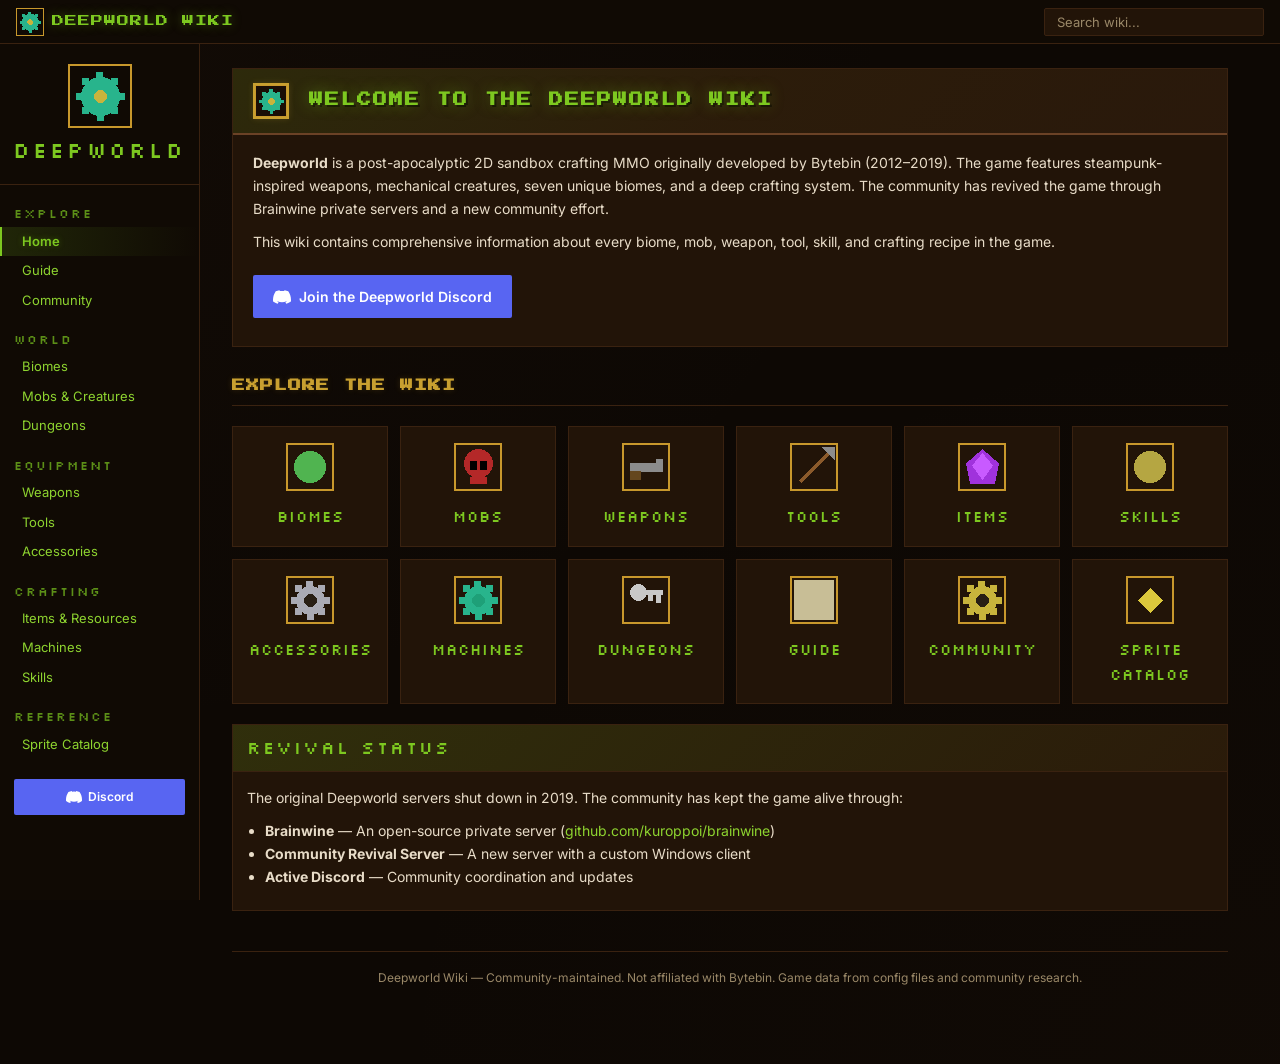
==== index.html @ b6823a54 "Deepworld Wiki - Complete game encyclopedia" ====
<!DOCTYPE html>
<html lang="en">
<head>
<meta charset="UTF-8">
<meta name="viewport" content="width=device-width, initial-scale=1.0">
<title>Deepworld Wiki</title>
<link rel="stylesheet" href="style.css">
<link rel="icon" type="image/png" href="./assets/icons/logo-deepworld.png">
</head>
<body>

<!-- ===== TOPBAR ===== -->
<div class="topbar">
  <div class="topbar-left">
    <button class="hamburger" onclick="toggleSidebar()" aria-label="Menu">&#9776;</button>
    <a href="#home" class="topbar-title">
      <img src="./assets/icons/logo-deepworld.png" class="logo-icon" alt="Deepworld">
      Deepworld Wiki
    </a>
  </div>
  <div class="search-box">
    <input type="text" id="searchInput" placeholder="Search wiki..." oninput="handleSearch()" onfocus="handleSearch()">
    <div class="search-results-dropdown" id="searchDropdown"></div>
  </div>
</div>

<!-- ===== SIDEBAR OVERLAY ===== -->
<div class="sidebar-overlay" id="sidebarOverlay" onclick="toggleSidebar()"></div>

<!-- ===== SIDEBAR ===== -->
<nav class="sidebar" id="sidebar">
  <div class="sidebar-logo">
    <img src="./assets/icons/logo-deepworld.png" alt="Deepworld Logo">
    <span>Deepworld</span>
  </div>

  <div class="nav-group">
    <div class="nav-group-title">Explore</div>
    <a href="#home" class="nav-link" data-page="home">Home</a>
    <a href="#guide" class="nav-link" data-page="guide">Guide</a>
    <a href="#community" class="nav-link" data-page="community">Community</a>
  </div>
  <div class="nav-group">
    <div class="nav-group-title">World</div>
    <a href="#biomes" class="nav-link" data-page="biomes">Biomes</a>
    <a href="#mobs" class="nav-link" data-page="mobs">Mobs & Creatures</a>
    <a href="#dungeons" class="nav-link" data-page="dungeons">Dungeons</a>
  </div>
  <div class="nav-group">
    <div class="nav-group-title">Equipment</div>
    <a href="#weapons" class="nav-link" data-page="weapons">Weapons</a>
    <a href="#tools" class="nav-link" data-page="tools">Tools</a>
    <a href="#accessories" class="nav-link" data-page="accessories">Accessories</a>
  </div>
  <div class="nav-group">
    <div class="nav-group-title">Crafting</div>
    <a href="#items" class="nav-link" data-page="items">Items & Resources</a>
    <a href="#machines" class="nav-link" data-page="machines">Machines</a>
    <a href="#skills" class="nav-link" data-page="skills">Skills</a>
  </div>
  <div class="nav-group">
    <div class="nav-group-title">Reference</div>
    <a href="#catalog" class="nav-link" data-page="catalog">Sprite Catalog</a>
  </div>

  <a href="https://discord.gg/deepworld" target="_blank" class="sidebar-discord">
    <svg width="16" height="16" viewBox="0 0 24 24" fill="currentColor"><path d="M20.317 4.37a19.791 19.791 0 00-4.885-1.515.074.074 0 00-.079.037c-.21.375-.444.864-.608 1.25a18.27 18.27 0 00-5.487 0 12.64 12.64 0 00-.617-1.25.077.077 0 00-.079-.037A19.736 19.736 0 003.677 4.37a.07.07 0 00-.032.027C.533 9.046-.32 13.58.099 18.057a.082.082 0 00.031.057 19.9 19.9 0 005.993 3.03.078.078 0 00.084-.028c.462-.63.874-1.295 1.226-1.994a.076.076 0 00-.041-.106 13.107 13.107 0 01-1.872-.892.077.077 0 01-.008-.128 10.2 10.2 0 00.372-.292.074.074 0 01.077-.01c3.928 1.793 8.18 1.793 12.062 0a.074.074 0 01.078.01c.12.098.246.198.373.292a.077.077 0 01-.006.127 12.299 12.299 0 01-1.873.892.077.077 0 00-.041.107c.36.698.772 1.362 1.225 1.993a.076.076 0 00.084.028 19.839 19.839 0 006.002-3.03.077.077 0 00.032-.054c.5-5.177-.838-9.674-3.549-13.66a.061.061 0 00-.031-.03z"/></svg>
    Discord
  </a>
</nav>

<!-- ===== MAIN CONTENT ===== -->
<main class="main">

<!-- ==================== HOME PAGE ==================== -->
<div class="page" id="page-home">
  <div class="welcome-banner">
    <div class="banner-header">
      <img src="./assets/icons/logo-deepworld.png" class="item-icon-lg" alt="Deepworld">
      <h1>Welcome to the Deepworld Wiki</h1>
    </div>
    <div class="banner-body">
      <p><strong>Deepworld</strong> is a post-apocalyptic 2D sandbox crafting MMO originally developed by Bytebin (2012&ndash;2019). The game features steampunk-inspired weapons, mechanical creatures, seven unique biomes, and a deep crafting system. The community has revived the game through Brainwine private servers and a new community effort.</p>
      <p>This wiki contains comprehensive information about every biome, mob, weapon, tool, skill, and crafting recipe in the game.</p>
      <a href="https://discord.gg/deepworld" target="_blank" class="discord-btn">
        <svg width="18" height="18" viewBox="0 0 24 24" fill="currentColor"><path d="M20.317 4.37a19.791 19.791 0 00-4.885-1.515.074.074 0 00-.079.037c-.21.375-.444.864-.608 1.25a18.27 18.27 0 00-5.487 0 12.64 12.64 0 00-.617-1.25.077.077 0 00-.079-.037A19.736 19.736 0 003.677 4.37a.07.07 0 00-.032.027C.533 9.046-.32 13.58.099 18.057a.082.082 0 00.031.057 19.9 19.9 0 005.993 3.03.078.078 0 00.084-.028c.462-.63.874-1.295 1.226-1.994a.076.076 0 00-.041-.106 13.107 13.107 0 01-1.872-.892.077.077 0 01-.008-.128 10.2 10.2 0 00.372-.292.074.074 0 01.077-.01c3.928 1.793 8.18 1.793 12.062 0a.074.074 0 01.078.01c.12.098.246.198.373.292a.077.077 0 01-.006.127 12.299 12.299 0 01-1.873.892.077.077 0 00-.041.107c.36.698.772 1.362 1.225 1.993a.076.076 0 00.084.028 19.839 19.839 0 006.002-3.03.077.077 0 00.032-.054c.5-5.177-.838-9.674-3.549-13.66a.061.061 0 00-.031-.03z"/></svg>
        Join the Deepworld Discord
      </a>
    </div>
  </div>

  <h2>Explore the Wiki</h2>
  <div class="cat-grid">
    <a class="cat-card" href="#biomes">
      <img class="cat-icon" src="./assets/icons/biome-temperate.png" alt="Biomes">
      <div class="cat-label">Biomes</div>
    </a>
    <a class="cat-card" href="#mobs">
      <img class="cat-icon" src="./assets/icons/mob-terrapus.png" alt="Mobs">
      <div class="cat-label">Mobs</div>
    </a>
    <a class="cat-card" href="#weapons">
      <img class="cat-icon" src="./assets/icons/weapon-pistol.png" alt="Weapons">
      <div class="cat-label">Weapons</div>
    </a>
    <a class="cat-card" href="#tools">
      <img class="cat-icon" src="./assets/icons/tool-pickaxe.png" alt="Tools">
      <div class="cat-label">Tools</div>
    </a>
    <a class="cat-card" href="#items">
      <img class="cat-icon" src="./assets/icons/crystal-purple.png" alt="Items">
      <div class="cat-label">Items</div>
    </a>
    <a class="cat-card" href="#skills">
      <img class="cat-icon" src="./assets/icons/acc-scope-brass.png" alt="Skills">
      <div class="cat-label">Skills</div>
    </a>
    <a class="cat-card" href="#accessories">
      <img class="cat-icon" src="./assets/icons/acc-steampack.png" alt="Accessories">
      <div class="cat-label">Accessories</div>
    </a>
    <a class="cat-card" href="#machines">
      <img class="cat-icon" src="./assets/icons/machine-purifier.png" alt="Machines">
      <div class="cat-label">Machines</div>
    </a>
    <a class="cat-card" href="#dungeons">
      <img class="cat-icon" src="./assets/icons/key-skeleton.png" alt="Dungeons">
      <div class="cat-label">Dungeons</div>
    </a>
    <a class="cat-card" href="#guide">
      <img class="cat-icon" src="./assets/icons/acc-schematic.png" alt="Guide">
      <div class="cat-label">Guide</div>
    </a>
    <a class="cat-card" href="#community">
      <img class="cat-icon" src="./assets/icons/mob-android.png" alt="Community">
      <div class="cat-label">Community</div>
    </a>
    <a class="cat-card" href="#catalog">
      <img class="cat-icon" src="./assets/icons/misc-crown.png" alt="Catalog">
      <div class="cat-label">Sprite Catalog</div>
    </a>
  </div>

  <div class="card">
    <div class="card-header">Revival Status</div>
    <div class="card-body">
      <p>The original Deepworld servers shut down in 2019. The community has kept the game alive through:</p>
      <ul style="margin-left:18px;margin-bottom:8px;">
        <li><strong>Brainwine</strong> &mdash; An open-source private server (<a href="https://github.com/kuroppoi/brainwine" target="_blank">github.com/kuroppoi/brainwine</a>)</li>
        <li><strong>Community Revival Server</strong> &mdash; A new server with a custom Windows client</li>
        <li><strong>Active Discord</strong> &mdash; Community coordination and updates</li>
      </ul>
    </div>
  </div>

  <div class="wiki-footer">
    Deepworld Wiki &mdash; Community-maintained. Not affiliated with Bytebin. Game data from config files and community research.
  </div>
</div>

<!-- ==================== BIOMES PAGE ==================== -->
<div class="page" id="page-biomes">
  <h1><img src="./assets/icons/biome-temperate.png" class="item-icon" alt="Biomes"> Biomes</h1>
  <p>Deepworld features 7 distinct biomes, each with unique resources, enemies, environmental mechanics, and terrain. Worlds generate with a specific biome type that determines what you'll find.</p>

  <!-- TEMPERATE -->
  <div class="biome-section clearfix" id="biome-temperate">
    <img class="biome-header-img" src="./assets/images/yt-biome-temperate.jpg" alt="Temperate Biome">
    <div class="infobox">
      <div class="infobox-header"><img src="./assets/icons/biome-temperate.png" class="item-icon-sm" alt=""> Temperate</div>
      <img class="infobox-img" src="./assets/images/biome-temperate.png" alt="Temperate Biome">
      <div class="infobox-row"><div class="infobox-label">Type</div><div class="infobox-value">Starter Biome</div></div>
      <div class="infobox-row"><div class="infobox-label">Mechanic</div><div class="infobox-value">Acid Rain</div></div>
      <div class="infobox-row"><div class="infobox-label">Resources</div><div class="infobox-value"><img src="./assets/icons/crystal-green.png" class="item-icon-sm" alt="">Green Crystals, <img src="./assets/icons/ore-copper.png" class="item-icon-sm" alt="">Copper, <img src="./assets/icons/ore-iron.png" class="item-icon-sm" alt="">Iron, <img src="./assets/icons/ore-wood.png" class="item-icon-sm" alt="">Wood</div></div>
      <div class="infobox-row"><div class="infobox-label">Exclusive</div><div class="infobox-value"><img src="./assets/icons/crystal-green.png" class="item-icon-sm" alt="">Green Crystals</div></div>
      <div class="infobox-row"><div class="infobox-label">Enemies</div><div class="infobox-value"><img src="./assets/icons/mob-brain-tiny.png" class="item-icon-sm" alt="">Brains, <img src="./assets/icons/mob-automata-small.png" class="item-icon-sm" alt="">Automata, <img src="./assets/icons/mob-terrapus.png" class="item-icon-sm" alt="">Terrapus</div></div>
      <div class="infobox-row"><div class="infobox-label">Absent</div><div class="infobox-value">Diamonds, Platinum, Bloodstone, Beryllium, Marble</div></div>
    </div>
    <h2>Temperate</h2>
    <p>The default starter biome with grassy terrain, trees, and varied underground ores. New worlds start with acid rain at 100% acidity. As you find all 8 Purifier parts and assemble the <img src="./assets/icons/machine-purifier.png" class="item-icon-sm" alt="">Purifier, acid rain converts to normal rain, and the biome becomes lush enough for flowers and bulbs to grow.</p>
    <h4>Mushrooms (8 types)</h4>
    <p><img src="./assets/icons/mush-portabella.png" class="item-icon-sm" alt="">Portabella, <img src="./assets/icons/mush-oyster.png" class="item-icon-sm" alt="">Oyster, <img src="./assets/icons/mush-porcini.png" class="item-icon-sm" alt="">Porcini, <img src="./assets/icons/mush-willow.png" class="item-icon-sm" alt="">Willow, <img src="./assets/icons/mush-amanita.png" class="item-icon-sm" alt="">Amanita, <img src="./assets/icons/mush-chanterelle.png" class="item-icon-sm" alt="">Chanterelle, <img src="./assets/icons/mush-morel.png" class="item-icon-sm" alt="">Morel, <img src="./assets/icons/mush-acid.png" class="item-icon-sm" alt="">Acid Mushroom</p>
    <h4>Environment</h4>
    <p>Acid rain damages players without <img src="./assets/icons/acc-exoskin.png" class="item-icon-sm" alt="">Exo-skin protection. The <img src="./assets/icons/machine-purifier.png" class="item-icon-sm" alt="">Purifier machine (8 parts found in green crates) neutralizes the acid rain when assembled. After purification, flowers and plants begin to grow naturally.</p>
  </div>

  <!-- DESERT -->
  <div class="biome-section clearfix" id="biome-desert">
    <img class="biome-header-img" src="./assets/images/yt-biome-desert.jpg" alt="Desert Biome">
    <div class="infobox">
      <div class="infobox-header"><img src="./assets/icons/biome-desert.png" class="item-icon-sm" alt=""> Desert</div>
      <img class="infobox-img" src="./assets/images/biome-desert.png" alt="Desert Biome">
      <div class="infobox-row"><div class="infobox-label">Type</div><div class="infobox-value">Arid Biome</div></div>
      <div class="infobox-row"><div class="infobox-label">Mechanic</div><div class="infobox-value">Dehydration</div></div>
      <div class="infobox-row"><div class="infobox-label">Resources</div><div class="infobox-value"><img src="./assets/icons/ore-beryllium.png" class="item-icon-sm" alt="">Beryllium, <img src="./assets/icons/crystal-yellow.png" class="item-icon-sm" alt="">Yellow Crystals</div></div>
      <div class="infobox-row"><div class="infobox-label">Exclusive</div><div class="infobox-value"><img src="./assets/icons/ore-beryllium.png" class="item-icon-sm" alt="">Beryllium</div></div>
      <div class="infobox-row"><div class="infobox-label">Enemies</div><div class="infobox-value"><img src="./assets/icons/mob-scorpion.png" class="item-icon-sm" alt="">Scorpions, <img src="./assets/icons/mob-sandworm.png" class="item-icon-sm" alt="">Sand Worms, <img src="./assets/icons/mob-armadillo.png" class="item-icon-sm" alt="">Armadillos</div></div>
      <div class="infobox-row"><div class="infobox-label">Fossils</div><div class="infobox-value"><img src="./assets/icons/fossil-pterodactyl.png" class="item-icon-sm" alt="">Pterodactyl, <img src="./assets/icons/fossil-trex.png" class="item-icon-sm" alt="">Raptor</div></div>
    </div>
    <h2>Desert</h2>
    <p>A barren biome where cacti replace trees and sandstone ruins dot the landscape. The desert has a dehydration mechanic &mdash; a Hydration bar that depletes over time. Players must carry and use <img src="./assets/icons/container-jar-water.png" class="item-icon-sm" alt="">Jars of Water to stay hydrated.</p>
    <h4>Exclusive Resource: <img src="./assets/icons/ore-beryllium.png" class="item-icon-sm" alt="">Beryllium</h4>
    <p>Beryllium ore is found only in Desert biomes and is required for crafting <img src="./assets/icons/weapon-energy-pistol.png" class="item-icon-sm" alt="">Energy weapons, weapon upgrade kits, and other advanced items.</p>
    <h4>Mushrooms</h4>
    <p><img src="./assets/icons/mush-portabella.png" class="item-icon-sm" alt="">Portabella, <img src="./assets/icons/mush-oyster.png" class="item-icon-sm" alt="">Oyster, <img src="./assets/icons/mush-porcini.png" class="item-icon-sm" alt="">Porcini, <img src="./assets/icons/mush-chanterelle.png" class="item-icon-sm" alt="">Chanterelle, <img src="./assets/icons/mush-morel.png" class="item-icon-sm" alt="">Morel, <img src="./assets/icons/mush-acid.png" class="item-icon-sm" alt="">Acid, <img src="./assets/icons/mush-anbaric.png" class="item-icon-sm" alt="">Anbaric Mushroom</p>
    <h4>Unique Creatures</h4>
    <p>The desert is home to <img src="./assets/icons/mob-scorpion.png" class="item-icon-sm" alt="">Scorpions, <img src="./assets/icons/mob-scorpion-large.png" class="item-icon-sm" alt="">Large Scorpions, <img src="./assets/icons/mob-sandworm.png" class="item-icon-sm" alt="">Sand Worms, and the friendly <img src="./assets/icons/mob-armadillo.png" class="item-icon-sm" alt="">Armadillo.</p>
  </div>

  <!-- ARCTIC -->
  <div class="biome-section clearfix" id="biome-arctic">
    <img class="biome-header-img" src="./assets/images/yt-biome-arctic-detail.jpg" alt="Arctic Biome">
    <div class="infobox">
      <div class="infobox-header"><img src="./assets/icons/biome-arctic.png" class="item-icon-sm" alt=""> Arctic</div>
      <img class="infobox-img" src="./assets/images/biome-arctic.png" alt="Arctic Biome">
      <div class="infobox-row"><div class="infobox-label">Type</div><div class="infobox-value">Frozen Biome</div></div>
      <div class="infobox-row"><div class="infobox-label">Mechanic</div><div class="infobox-value">Cold / Warmth Drain</div></div>
      <div class="infobox-row"><div class="infobox-label">Resources</div><div class="infobox-value"><img src="./assets/icons/ore-diamond.png" class="item-icon-sm" alt="">Diamonds, <img src="./assets/icons/crystal-blue.png" class="item-icon-sm" alt="">Blue Crystals, <img src="./assets/icons/ore-onyx.png" class="item-icon-sm" alt="">Onyx (100%)</div></div>
      <div class="infobox-row"><div class="infobox-label">Exclusive</div><div class="infobox-value"><img src="./assets/icons/ore-diamond.png" class="item-icon-sm" alt="">Diamonds</div></div>
      <div class="infobox-row"><div class="infobox-label">Enemies</div><div class="infobox-value"><img src="./assets/icons/mob-brain-tiny.png" class="item-icon-sm" alt="">Brains, <img src="./assets/icons/mob-automata-small.png" class="item-icon-sm" alt="">Automata, <img src="./assets/icons/mob-terrapus-frost.png" class="item-icon-sm" alt="">Frost Terrapus</div></div>
      <div class="infobox-row"><div class="infobox-label">Bunkers</div><div class="infobox-value">Ice Sculpture, Present</div></div>
    </div>
    <h2>Arctic</h2>
    <p>A barren frozen biome with no trees and scattered ruins. The cold mechanic drains the player's warmth &mdash; without an <img src="./assets/icons/acc-exoskin.png" class="item-icon-sm" alt="">Exo-skin, players lose HP over time. Arctic biomes are the only source of <img src="./assets/icons/ore-diamond.png" class="item-icon-sm" alt="">Diamond ore and have a 100% <img src="./assets/icons/ore-onyx.png" class="item-icon-sm" alt="">Onyx spawn rate.</p>
    <h4>Exclusive Resources</h4>
    <p><img src="./assets/icons/ore-diamond.png" class="item-icon-sm" alt="">Diamonds are found only in Arctic biomes and are essential for Diamond-tier tools, weapons, and the Diamond Weapon Kit.</p>
    <h4>Special Bunkers</h4>
    <p>The Arctic has unique bunker types: Ice Sculpture Bunkers containing ice sculptures, and Present/Candy Cane Bunkers with candy canes, presents, and unique seasonal loot.</p>
    <h4>Mushrooms</h4>
    <p><img src="./assets/icons/mush-portabella.png" class="item-icon-sm" alt="">Portabella, <img src="./assets/icons/mush-oyster.png" class="item-icon-sm" alt="">Oyster, <img src="./assets/icons/mush-porcini.png" class="item-icon-sm" alt="">Porcini, <img src="./assets/icons/mush-chanterelle.png" class="item-icon-sm" alt="">Chanterelle, <img src="./assets/icons/mush-arctic.png" class="item-icon-sm" alt="">Arctic Mushroom</p>
  </div>

  <!-- HELL -->
  <div class="biome-section clearfix" id="biome-hell">
    <img class="biome-header-img" src="./assets/images/yt-biome-hell.jpg" alt="Hell Biome">
    <div class="infobox">
      <div class="infobox-header"><img src="./assets/icons/biome-hell.png" class="item-icon-sm" alt=""> Hell</div>
      <div class="infobox-row"><div class="infobox-label">Type</div><div class="infobox-value">Fire Biome</div></div>
      <div class="infobox-row"><div class="infobox-label">Mechanic</div><div class="infobox-value">Fire/Magma hazards</div></div>
      <div class="infobox-row"><div class="infobox-label">Resources</div><div class="infobox-value"><img src="./assets/icons/ore-bloodstone.png" class="item-icon-sm" alt="">Bloodstone</div></div>
      <div class="infobox-row"><div class="infobox-label">Machine</div><div class="infobox-value"><img src="./assets/icons/machine-expiator.png" class="item-icon-sm" alt="">Expiator</div></div>
      <div class="infobox-row"><div class="infobox-label">Enemies</div><div class="infobox-value"><img src="./assets/icons/mob-terrapus-skeleton.png" class="item-icon-sm" alt="">Skeleton Terrapus, <img src="./assets/icons/mob-ghost.png" class="item-icon-sm" alt="">Ghosts</div></div>
    </div>
    <h2>Hell</h2>
    <p>A fire-themed biome filled with magma and hazards. The <img src="./assets/icons/machine-expiator.png" class="item-icon-sm" alt="">Expiator machine is unique to this biome &mdash; it consists of 8 parts that must be found and assembled, similar to the Purifier. <img src="./assets/icons/mob-terrapus-skeleton.png" class="item-icon-sm" alt="">Skeleton Terrapus are the primary enemy here, immune to most weapon types. The biome contains <img src="./assets/icons/ore-bloodstone.png" class="item-icon-sm" alt="">Bloodstone as a resource.</p>
  </div>

  <!-- DEEP -->
  <div class="biome-section clearfix" id="biome-deep">
    <img class="biome-header-img" src="./assets/images/yt-biome-deep.jpg" alt="Deep Biome">
    <div class="infobox">
      <div class="infobox-header"><img src="./assets/icons/biome-deep.png" class="item-icon-sm" alt=""> Deep</div>
      <div class="infobox-row"><div class="infobox-label">Type</div><div class="infobox-value">Underground</div></div>
      <div class="infobox-row"><div class="infobox-label">Mechanic</div><div class="infobox-value">Darkness</div></div>
      <div class="infobox-row"><div class="infobox-label">Notes</div><div class="infobox-value">Underground deep world</div></div>
    </div>
    <h2>Deep</h2>
    <p>An underground biome shrouded in darkness. <img src="./assets/icons/acc-flashlight.png" class="item-icon-sm" alt="">Flashlights and light sources are essential for navigation. The Deep biome features unique underground terrain and resource deposits.</p>
  </div>

  <!-- BRAIN -->
  <div class="biome-section clearfix" id="biome-brain">
    <img class="biome-header-img" src="./assets/images/yt-biome-brain.jpg" alt="Brain Biome">
    <div class="infobox">
      <div class="infobox-header"><img src="./assets/icons/biome-brain.png" class="item-icon-sm" alt=""> Brain</div>
      <div class="infobox-row"><div class="infobox-label">Type</div><div class="infobox-value">Alien Biome</div></div>
      <div class="infobox-row"><div class="infobox-label">Enemies</div><div class="infobox-value"><img src="./assets/icons/mob-brain-tiny.png" class="item-icon-sm" alt="">Baby Brains, all Brain types</div></div>
      <div class="infobox-row"><div class="infobox-label">Notes</div><div class="infobox-value">Baby Brain homeland</div></div>
    </div>
    <h2>Brain</h2>
    <p>The homeland of the <img src="./assets/icons/mob-brain-adult.png" class="item-icon-sm" alt="">Brain creatures. This biome is populated primarily by <img src="./assets/icons/mob-brain-tiny.png" class="item-icon-sm" alt="">Baby Brains and other Brain variants. It serves as the origin point for Deepworld's most iconic enemy faction.</p>
  </div>

  <!-- SPACE -->
  <div class="biome-section clearfix" id="biome-space">
    <img class="biome-header-img" src="./assets/images/yt-biome-space.jpg" alt="Space Biome">
    <div class="infobox">
      <div class="infobox-header"><img src="./assets/icons/biome-space.png" class="item-icon-sm" alt=""> Space</div>
      <div class="infobox-row"><div class="infobox-label">Type</div><div class="infobox-value">Space Biome</div></div>
      <div class="infobox-row"><div class="infobox-label">Exclusive</div><div class="infobox-value"><img src="./assets/icons/ore-platinum.png" class="item-icon-sm" alt="">Platinum</div></div>
      <div class="infobox-row"><div class="infobox-label">Added</div><div class="infobox-value">Christmas Update</div></div>
    </div>
    <h2>Space</h2>
    <p>The Space biome was released as a major Christmas update. It is the exclusive source of <img src="./assets/icons/ore-platinum.png" class="item-icon-sm" alt="">Platinum ore, used to craft the highest tier of tools: <img src="./assets/icons/tool-pickaxe-platinum.png" class="item-icon-sm" alt="">Platinum Pickaxe, Platinum Shovel, Platinum Spade, and Platinum Net.</p>
  </div>
</div>

<!-- ==================== MOBS PAGE ==================== -->
<div class="page" id="page-mobs">
  <h1><img src="./assets/icons/mob-terrapus.png" class="item-icon" alt="Mobs"> Mobs & Creatures</h1>
  <p>Deepworld is populated with a variety of hostile, neutral, and friendly creatures. Each mob has specific stats, behaviors, and loot tables.</p>

  <!-- TERRAPUS FAMILY -->
  <div class="mob-family">
    <h2><img src="./assets/icons/mob-terrapus.png" class="item-icon" alt="Terrapus"> Terrapus Family</h2>
    <p>The Terrapus (plural: Terrapi) are the most common aggressive mob in Deepworld. The name comes from "terra" (earth) + "octopus" &mdash; earth octopus. They do not follow players but can climb walls.</p>
    <table class="wiki-table">
      <thead>
        <tr><th>Name</th><th>HP</th><th>Damage</th><th>XP</th><th>Weakness</th><th>Defense</th><th>Biome</th></tr>
      </thead>
      <tbody>
        <tr><td><img src="./assets/icons/mob-terrapus.png" class="item-icon" alt="">Juvenile Terrapus</td><td>0.5</td><td><span class="dmg dmg-piercing">Piercing 0.3</span></td><td>1</td><td>&mdash;</td><td>&mdash;</td><td>All (surface)</td></tr>
        <tr><td><img src="./assets/icons/mob-terrapus.png" class="item-icon" alt="">Adult Terrapus</td><td>0.8</td><td><span class="dmg dmg-piercing">Piercing 0.5</span></td><td>2</td><td>Fire 0.3, Piercing 0.2, Crushing 0.3</td><td>Acid 0.2</td><td>All</td></tr>
        <tr><td><img src="./assets/icons/mob-terrapus-fire.png" class="item-icon" alt="">Fire Terrapus</td><td>1.5</td><td><span class="dmg dmg-fire">Fire 0.75</span></td><td>3</td><td>Cold 0.4, Crushing 0.2</td><td>Fire 1.3, Steam 1.1</td><td>Any (fire spawn)</td></tr>
        <tr><td><img src="./assets/icons/mob-terrapus-acid.png" class="item-icon" alt="">Acid Terrapus</td><td>1.5</td><td><span class="dmg dmg-acid">Acid 0.55</span></td><td>3</td><td>Crushing 0.2</td><td>Acid 1.3</td><td>Temperate (rare)</td></tr>
        <tr><td><img src="./assets/icons/mob-terrapus-skeleton.png" class="item-icon" alt="">Skeleton Terrapus</td><td>2.0</td><td><span class="dmg dmg-energy">Energy 0.3</span></td><td>3</td><td>Crushing 0.2</td><td>Energy 1.3, Cold 0.5, Fire 0.5</td><td>Hell only</td></tr>
        <tr><td><img src="./assets/icons/mob-terrapus-frost.png" class="item-icon" alt="">Frost Terrapus</td><td>1.5</td><td><span class="dmg dmg-cold">Cold 0.55</span></td><td>3</td><td>Fire 0.4, Crushing 0.2</td><td>Cold 1.3</td><td>Arctic</td></tr>
        <tr><td><img src="./assets/icons/mob-terrapus-queen.png" class="item-icon" alt="">Queen Terrapus</td><td>25.0</td><td><span class="dmg dmg-piercing">Piercing 2.0</span></td><td>25</td><td>&mdash;</td><td>Acid 1.0, Cold 0.5, Energy 0.2</td><td>Boss</td></tr>
        <tr><td><img src="./assets/icons/mob-terrapus-pet.png" class="item-icon" alt="">Pet Terrapus</td><td>&mdash;</td><td>None (friendly)</td><td>&mdash;</td><td>&mdash;</td><td>&mdash;</td><td>Red chest loot</td></tr>
      </tbody>
    </table>
  </div>

  <!-- BRAINS -->
  <div class="mob-family">
    <h2><img src="./assets/icons/mob-brain-adult.png" class="item-icon" alt="Brains"> Brains</h2>
    <img class="wiki-img" src="./assets/images/mob-brain.png" alt="Brain Creature" style="max-width:300px;float:right;margin:0 0 12px 16px;">
    <p>Brains are among the most iconic enemies in Deepworld. Found in dungeons, Brain biomes, and mechanical maws, they attack with energy cannons and use force shields for defense.</p>
    <table class="wiki-table">
      <thead>
        <tr><th>Name</th><th>HP</th><th>Damage</th><th>XP</th><th>Notes</th></tr>
      </thead>
      <tbody>
        <tr><td><img src="./assets/icons/mob-brain-tiny.png" class="item-icon" alt="">Tiny Brain</td><td>3</td><td><span class="dmg dmg-energy">Energy 0.3</span></td><td>5</td><td>Has force shield</td></tr>
        <tr><td><img src="./assets/icons/mob-brain-juvenile.png" class="item-icon" alt="">Juvenile Brain</td><td>7</td><td><span class="dmg dmg-energy">Energy 0.3</span></td><td>10</td><td>Has force shield, drops <img src="./assets/icons/acc-shillings.png" class="item-icon-sm" alt="">Shillings</td></tr>
        <tr><td><img src="./assets/icons/mob-brain-adult.png" class="item-icon" alt="">Adult Brain</td><td>11</td><td><span class="dmg dmg-energy">Energy 0.4</span></td><td>20</td><td>Drops <img src="./assets/icons/acc-shillings.png" class="item-icon-sm" alt="">Shillings (20), canisters</td></tr>
        <tr><td><img src="./assets/icons/mob-brain-dire.png" class="item-icon" alt="">Dire Adult Brain</td><td>18</td><td><span class="dmg dmg-energy">Energy 0.5</span></td><td>30</td><td>Drops <img src="./assets/icons/acc-shillings.png" class="item-icon-sm" alt="">Shillings (30), spawns from <img src="./assets/icons/container-pandora.png" class="item-icon-sm" alt="">Pandora</td></tr>
        <tr><td><img src="./assets/icons/mob-brain-lord.png" class="item-icon" alt="">Brain Lord</td><td>34</td><td><span class="dmg dmg-energy">Energy 0.5</span></td><td>100</td><td>Boss. Drops <img src="./assets/icons/acc-shillings.png" class="item-icon-sm" alt="">Shillings (100), cloaks</td></tr>
      </tbody>
    </table>
  </div>

  <!-- AUTOMATA -->
  <div class="mob-family">
    <h2><img src="./assets/icons/mob-automata-medium.png" class="item-icon" alt="Automata"> Automata</h2>
    <p>Mechanical enemies found primarily in dungeons and scattered throughout the world. Weak to bludgeoning weapons (<img src="./assets/icons/weapon-sledgehammer.png" class="item-icon-sm" alt="">Sledgehammers, <img src="./assets/icons/weapon-tesla-club.png" class="item-icon-sm" alt="">Tesla Club).</p>
    <table class="wiki-table">
      <thead>
        <tr><th>Name</th><th>HP</th><th>XP</th><th>Loot</th><th>Variants</th></tr>
      </thead>
      <tbody>
        <tr><td><img src="./assets/icons/mob-automata-small.png" class="item-icon" alt="">Small Automata</td><td>1.5</td><td>5</td><td>Iron rubble, brass rubble, <img src="./assets/icons/consume-canister.png" class="item-icon-sm" alt="">canisters</td><td>Walker, Flyer</td></tr>
        <tr><td><img src="./assets/icons/mob-automata-medium.png" class="item-icon" alt="">Medium Automata</td><td>6</td><td>10</td><td>Iron/brass rubble, canisters</td><td>Walker, Flyer</td></tr>
        <tr><td><img src="./assets/icons/mob-automata-large.png" class="item-icon" alt="">Large Automata</td><td>15</td><td>20</td><td>Canisters, ectoplasm</td><td>Walker, Flyer</td></tr>
      </tbody>
    </table>
    <p>Gun-equipped Automata variants also exist: Acid, Bullet, Energy, Flame, Frost, and Steam gun types.</p>
  </div>

  <!-- SUPERNATURAL -->
  <div class="mob-family">
    <h2><img src="./assets/icons/mob-ghost.png" class="item-icon" alt="Supernatural"> Supernatural</h2>
    <p>Ghostly and undead entities found in certain biomes and dungeons.</p>
    <table class="wiki-table">
      <thead>
        <tr><th>Name</th><th>HP</th><th>Damage</th><th>XP</th><th>Speed</th></tr>
      </thead>
      <tbody>
        <tr><td><img src="./assets/icons/mob-ghost.png" class="item-icon" alt="">Ghost</td><td>3</td><td>&mdash;</td><td>&mdash;</td><td>3</td></tr>
        <tr><td><img src="./assets/icons/mob-revenant.png" class="item-icon" alt="">Revenant</td><td>6</td><td><span class="dmg dmg-shadow">Shadow</span></td><td>10</td><td>3</td></tr>
        <tr><td><img src="./assets/icons/mob-revenant-dire.png" class="item-icon" alt="">Dire Revenant</td><td>12</td><td><span class="dmg dmg-shadow">Shadow (burst 8)</span></td><td>20</td><td>5</td></tr>
        <tr><td><img src="./assets/icons/mob-revenant-lord.png" class="item-icon" alt="">Revenant Lord</td><td>31</td><td><span class="dmg dmg-shadow">Shadow</span></td><td>80</td><td>4</td></tr>
      </tbody>
    </table>
  </div>

  <!-- DESERT CREATURES -->
  <div class="mob-family">
    <h2><img src="./assets/icons/mob-scorpion.png" class="item-icon" alt="Desert"> Desert Creatures</h2>
    <p>Creatures unique to the Desert biome.</p>
    <table class="wiki-table">
      <thead>
        <tr><th>Name</th><th>HP</th><th>Damage</th><th>XP</th><th>Notes</th></tr>
      </thead>
      <tbody>
        <tr><td><img src="./assets/icons/mob-scorpion.png" class="item-icon" alt="">Scorpion</td><td>1.75</td><td>&mdash;</td><td>3</td><td>Common desert enemy</td></tr>
        <tr><td><img src="./assets/icons/mob-scorpion-large.png" class="item-icon" alt="">Large Scorpion</td><td>5.5</td><td><span class="dmg dmg-piercing">Piercing 0.9</span></td><td>5</td><td>Stronger variant</td></tr>
        <tr><td><img src="./assets/icons/mob-sandworm.png" class="item-icon" alt="">Sand Worm</td><td>&mdash;</td><td><span class="dmg dmg-fire">Fire 1.0</span></td><td>&mdash;</td><td>Emerges from sand</td></tr>
        <tr><td><img src="./assets/icons/mob-armadillo.png" class="item-icon" alt="">Armadillo</td><td>2.0</td><td>None</td><td>&mdash;</td><td>Friendly, passive creature</td></tr>
      </tbody>
    </table>
  </div>

  <!-- OTHER CREATURES -->
  <div class="mob-family">
    <h2>Other Creatures</h2>
    <h4>Small Animals</h4>
    <table class="wiki-table">
      <thead>
        <tr><th>Name</th><th>HP</th><th>Behavior</th><th>Notes</th></tr>
      </thead>
      <tbody>
        <tr><td><img src="./assets/icons/mob-rat.png" class="item-icon" alt="">Rat</td><td>0.9</td><td>Friendly</td><td>Found underground</td></tr>
        <tr><td><img src="./assets/icons/mob-bat.png" class="item-icon" alt="">Bat</td><td>1.1</td><td>Neutral</td><td>Found in caves</td></tr>
        <tr><td><img src="./assets/icons/mob-crow.png" class="item-icon" alt="">Crow</td><td>&mdash;</td><td>Friendly</td><td>Passive bird</td></tr>
        <tr><td><img src="./assets/icons/mob-vulture.png" class="item-icon" alt="">Vulture</td><td>&mdash;</td><td>Friendly</td><td>Passive bird</td></tr>
      </tbody>
    </table>
    <h4>Butterflies (8 types, catchable with <img src="./assets/icons/tool-net.png" class="item-icon-sm" alt="">Net)</h4>
    <p>Eight varieties of butterflies can be found and caught using a Net tool. Higher-tier nets increase catch chance.</p>
    <h4>Fish (8 types)</h4>
    <p>Almaco Jack, Angelfish, Clownfish, Codfish, Flame Hawkfish, Herring, Piranha, Sergeant Major</p>
    <h4>Anemones</h4>
    <p>Standard, Electric, Magenta, Red &mdash; found underwater.</p>
  </div>

  <!-- ANDROIDS -->
  <div class="mob-family">
    <h2><img src="./assets/icons/mob-android.png" class="item-icon" alt="Androids"> Androids</h2>
    <img class="wiki-img" src="./assets/images/mob-android.png" alt="Android" style="max-width:250px;float:right;margin:0 0 12px 16px;">
    <p>Androids are the rarest mobs in Deepworld &mdash; only 6 spawn per world. They are metallic-gold humanoid figures that wear hats.</p>
    <div class="card">
      <div class="card-header"><img src="./assets/icons/mob-android.png" class="item-icon-sm" alt=""> Android Mechanics</div>
      <div class="card-body">
        <ul style="margin-left:18px;">
          <li><strong>Free Loot:</strong> Each android gives free loot once per day per player</li>
          <li><strong>Consecutive Bonus:</strong> Collecting from the same android for 5 consecutive days grants a special item on the 5th day</li>
          <li><strong>Shilling Trade:</strong> Use <img src="./assets/icons/acc-shillings.png" class="item-icon-sm" alt="">Shillings to trade with androids (requires Barter skill)</li>
          <li><strong>Figurines:</strong> Use Shillings + <img src="./assets/icons/ore-marble.png" class="item-icon-sm" alt="">marble/<img src="./assets/icons/ore-bloodstone.png" class="item-icon-sm" alt="">bloodstone ores to enlarge android figurines</li>
        </ul>
      </div>
    </div>
  </div>

  <!-- PETS -->
  <div class="mob-family">
    <h2>Pets</h2>
    <p>Friendly companion creatures that follow the player.</p>
    <table class="wiki-table">
      <thead>
        <tr><th>Pet</th><th>Source</th></tr>
      </thead>
      <tbody>
        <tr><td><img src="./assets/icons/pet-terrapus.png" class="item-icon" alt="">Pet Terrapus</td><td>Rare red chest loot</td></tr>
        <tr><td><img src="./assets/icons/pet-crow.png" class="item-icon" alt="">Pet Crow</td><td>Special loot</td></tr>
        <tr><td><img src="./assets/icons/pet-bunny.png" class="item-icon" alt="">Pet Bunny</td><td>Special loot</td></tr>
        <tr><td><img src="./assets/icons/pet-skunk.png" class="item-icon" alt="">Pet Skunk</td><td>Special loot</td></tr>
        <tr><td><img src="./assets/icons/pet-vulture.png" class="item-icon" alt="">Pet Vulture</td><td>Special loot</td></tr>
      </tbody>
    </table>
  </div>
</div>

<!-- ==================== WEAPONS PAGE ==================== -->
<div class="page" id="page-weapons">
  <h1><img src="./assets/icons/weapon-pistol.png" class="item-icon" alt="Weapons"> Weapons & Combat</h1>
  <p>Deepworld features ranged firearms, melee weapons, and bombs. Ranged weapons consume steam to fire. Weapons can be upgraded using Diamond and Onyx Weapon Kits.</p>
  <img class="wiki-img" src="./assets/images/yt-weapon-combat.jpg" alt="Combat" style="max-width:100%;margin-bottom:16px;">

  <h2><img src="./assets/icons/part-gun-barrel.png" class="item-icon" alt=""> Gun Parts (Craft First)</h2>
  <p>Before crafting any ranged weapon, you need to craft the component parts:</p>
  <table class="wiki-table">
    <thead><tr><th>Part</th><th>Recipe</th></tr></thead>
    <tbody>
      <tr><td><img src="./assets/icons/part-gun-barrel.png" class="item-icon" alt="">Gun Barrel</td><td><img src="./assets/icons/ore-iron.png" class="item-icon-sm" alt="">1x Iron + <img src="./assets/icons/ore-brass.png" class="item-icon-sm" alt="">1x Brass</td></tr>
      <tr><td><img src="./assets/icons/part-pistol-stock.png" class="item-icon" alt="">Pistol Stock</td><td><img src="./assets/icons/ore-iron.png" class="item-icon-sm" alt="">1x Iron + <img src="./assets/icons/ore-wood.png" class="item-icon-sm" alt="">1x Wood</td></tr>
      <tr><td><img src="./assets/icons/part-musket-stock.png" class="item-icon" alt="">Musket Stock</td><td><img src="./assets/icons/ore-iron.png" class="item-icon-sm" alt="">1x Iron + <img src="./assets/icons/ore-wood.png" class="item-icon-sm" alt="">2x Wood</td></tr>
    </tbody>
  </table>

  <h2><img src="./assets/icons/consume-upgrade-diamond.png" class="item-icon" alt=""> Weapon Upgrade Kits</h2>
  <table class="wiki-table">
    <thead><tr><th>Kit</th><th>Upgrade</th><th>Recipe</th><th>Skill Req</th></tr></thead>
    <tbody>
      <tr><td class="rarity-rare"><img src="./assets/icons/consume-upgrade-diamond.png" class="item-icon" alt="">Diamond Weapon Kit</td><td>Base &rarr; MK2</td><td><img src="./assets/icons/ore-diamond.png" class="item-icon-sm" alt="">3x Diamond + <img src="./assets/icons/ore-iron.png" class="item-icon-sm" alt="">3x Iron + <img src="./assets/icons/ore-beryllium.png" class="item-icon-sm" alt="">3x Beryllium + <img src="./assets/icons/acc-schematic.png" class="item-icon-sm" alt="">Schematic</td><td>Engineering 8</td></tr>
      <tr><td class="rarity-epic"><img src="./assets/icons/consume-upgrade-onyx.png" class="item-icon" alt="">Onyx Weapon Kit</td><td>Base &rarr; MK3</td><td><img src="./assets/icons/ore-onyx.png" class="item-icon-sm" alt="">2x Onyx + <img src="./assets/icons/ore-iron.png" class="item-icon-sm" alt="">3x Iron + <img src="./assets/icons/ore-beryllium.png" class="item-icon-sm" alt="">3x Beryllium + <img src="./assets/icons/acc-schematic.png" class="item-icon-sm" alt="">Schematic</td><td>Engineering 10</td></tr>
      <tr><td class="rarity-rare">Diamond Turret Kit</td><td>Turret MK1 &rarr; MK2</td><td>&mdash;</td><td>&mdash;</td></tr>
      <tr><td class="rarity-epic">Onyx Turret Kit</td><td>Turret MK2 &rarr; MK3</td><td>&mdash;</td><td>&mdash;</td></tr>
    </tbody>
  </table>

  <h2>Ranged Weapons</h2>
  <img class="wiki-img" src="./assets/images/yt-weapon-crafting.jpg" alt="Weapon Crafting" style="max-width:100%;margin-bottom:12px;">

  <h3>Non-Elemental</h3>
  <table class="wiki-table">
    <thead><tr><th>Weapon</th><th>Damage</th><th>Rate</th><th>Crafting</th><th>Skill</th></tr></thead>
    <tbody>
      <tr><td><img src="./assets/icons/weapon-pistol.png" class="item-icon" alt="">Pistol</td><td><span class="dmg dmg-piercing">Piercing 0.175</span></td><td>2</td><td><img src="./assets/icons/part-pistol-stock.png" class="item-icon-sm" alt="">Pistol Stock + <img src="./assets/icons/part-gun-barrel.png" class="item-icon-sm" alt="">Gun Barrel</td><td>Building 2</td></tr>
      <tr><td><img src="./assets/icons/weapon-pistol.png" class="item-icon" alt="">Pistol MK2</td><td><span class="dmg dmg-piercing">Piercing 0.219</span></td><td>3</td><td><img src="./assets/icons/consume-upgrade-diamond.png" class="item-icon-sm" alt="">Diamond Weapon Kit</td><td>&mdash;</td></tr>
      <tr><td><img src="./assets/icons/weapon-pistol.png" class="item-icon" alt="">Pistol MK3</td><td><span class="dmg dmg-piercing">Piercing 0.263</span></td><td>4</td><td><img src="./assets/icons/consume-upgrade-onyx.png" class="item-icon-sm" alt="">Onyx Weapon Kit</td><td>&mdash;</td></tr>
      <tr><td><img src="./assets/icons/weapon-musket.png" class="item-icon" alt="">Musket</td><td><span class="dmg dmg-piercing">Piercing 0.2</span></td><td>3</td><td><img src="./assets/icons/part-musket-stock.png" class="item-icon-sm" alt="">Musket Stock + 2x <img src="./assets/icons/part-gun-barrel.png" class="item-icon-sm" alt="">Gun Barrel</td><td>Building 3</td></tr>
      <tr><td><img src="./assets/icons/weapon-musket.png" class="item-icon" alt="">Musket MK2</td><td><span class="dmg dmg-piercing">Piercing 0.25</span></td><td>4</td><td><img src="./assets/icons/consume-upgrade-diamond.png" class="item-icon-sm" alt="">Diamond Weapon Kit</td><td>&mdash;</td></tr>
      <tr><td><img src="./assets/icons/weapon-musket.png" class="item-icon" alt="">Musket MK3</td><td><span class="dmg dmg-piercing">Piercing 0.3</span></td><td>5</td><td><img src="./assets/icons/consume-upgrade-onyx.png" class="item-icon-sm" alt="">Onyx Weapon Kit</td><td>&mdash;</td></tr>
    </tbody>
  </table>

  <h3>Steam Element</h3>
  <table class="wiki-table">
    <thead><tr><th>Weapon</th><th>Damage</th><th>Crafting</th><th>Skill</th></tr></thead>
    <tbody>
      <tr><td><img src="./assets/icons/weapon-steam-pistol.png" class="item-icon" alt="">Steam Pistol</td><td><span class="dmg dmg-steam">Fire 0.15</span></td><td><img src="./assets/icons/part-pistol-stock.png" class="item-icon-sm" alt="">Pistol Stock + 2x <img src="./assets/icons/part-gun-barrel.png" class="item-icon-sm" alt="">Gun Barrel + 2x <img src="./assets/icons/ore-brass.png" class="item-icon-sm" alt="">Brass + <img src="./assets/icons/ore-iron.png" class="item-icon-sm" alt="">Iron + <img src="./assets/icons/crystal-blue.png" class="item-icon-sm" alt="">Blue Crystal</td><td>Engineering 3</td></tr>
      <tr><td><img src="./assets/icons/weapon-steam-cannon.png" class="item-icon" alt="">Steam Cannon</td><td><span class="dmg dmg-steam">Fire 0.225</span></td><td><img src="./assets/icons/part-pistol-stock.png" class="item-icon-sm" alt="">Pistol Stock + 2x <img src="./assets/icons/part-gun-barrel.png" class="item-icon-sm" alt="">Gun Barrel + 6x <img src="./assets/icons/ore-brass.png" class="item-icon-sm" alt="">Brass + 2x <img src="./assets/icons/ore-iron.png" class="item-icon-sm" alt="">Iron + 2x <img src="./assets/icons/crystal-blue.png" class="item-icon-sm" alt="">Blue Crystal</td><td>Engineering 5</td></tr>
    </tbody>
  </table>

  <h3>Flame Element</h3>
  <table class="wiki-table">
    <thead><tr><th>Weapon</th><th>Damage</th><th>Crafting</th><th>Skill</th></tr></thead>
    <tbody>
      <tr><td><img src="./assets/icons/weapon-flame-pistol.png" class="item-icon" alt="">Flame Pistol</td><td><span class="dmg dmg-fire">Fire 0.25</span></td><td><img src="./assets/icons/part-pistol-stock.png" class="item-icon-sm" alt="">Pistol Stock + 2x <img src="./assets/icons/part-gun-barrel.png" class="item-icon-sm" alt="">Gun Barrel + <img src="./assets/icons/ore-brass.png" class="item-icon-sm" alt="">Brass + 2x <img src="./assets/icons/ore-iron.png" class="item-icon-sm" alt="">Iron + <img src="./assets/icons/crystal-red.png" class="item-icon-sm" alt="">Red Crystal</td><td>Engineering 5</td></tr>
      <tr><td><img src="./assets/icons/weapon-flamethrower.png" class="item-icon" alt="">Flamethrower</td><td><span class="dmg dmg-fire">Fire 0.375</span></td><td><img src="./assets/icons/part-pistol-stock.png" class="item-icon-sm" alt="">Pistol Stock + 2x <img src="./assets/icons/part-gun-barrel.png" class="item-icon-sm" alt="">Gun Barrel + 4x <img src="./assets/icons/ore-brass.png" class="item-icon-sm" alt="">Brass + 2x <img src="./assets/icons/ore-iron.png" class="item-icon-sm" alt="">Iron + 3x <img src="./assets/icons/crystal-red.png" class="item-icon-sm" alt="">Red Crystal</td><td>Engineering 7</td></tr>
    </tbody>
  </table>

  <h3>Frost Element</h3>
  <table class="wiki-table">
    <thead><tr><th>Weapon</th><th>Damage</th><th>Crafting</th><th>Skill</th></tr></thead>
    <tbody>
      <tr><td><img src="./assets/icons/weapon-frost-pistol.png" class="item-icon" alt="">Frost Pistol</td><td><span class="dmg dmg-cold">Cold 0.25</span></td><td><img src="./assets/icons/part-pistol-stock.png" class="item-icon-sm" alt="">Pistol Stock + 2x <img src="./assets/icons/part-gun-barrel.png" class="item-icon-sm" alt="">Gun Barrel + <img src="./assets/icons/ore-brass.png" class="item-icon-sm" alt="">Brass + 2x <img src="./assets/icons/ore-iron.png" class="item-icon-sm" alt="">Iron + <img src="./assets/icons/crystal-red.png" class="item-icon-sm" alt="">Red Crystal</td><td>Engineering 5</td></tr>
      <tr><td><img src="./assets/icons/weapon-frost-cannon.png" class="item-icon" alt="">Frost Cannon</td><td><span class="dmg dmg-cold">Cold 0.375</span></td><td><img src="./assets/icons/part-pistol-stock.png" class="item-icon-sm" alt="">Pistol Stock + 2x <img src="./assets/icons/part-gun-barrel.png" class="item-icon-sm" alt="">Gun Barrel + <img src="./assets/icons/ore-brass.png" class="item-icon-sm" alt="">Brass + 2x <img src="./assets/icons/ore-iron.png" class="item-icon-sm" alt="">Iron + 3x <img src="./assets/icons/crystal-red.png" class="item-icon-sm" alt="">Red Crystal</td><td>Engineering 7</td></tr>
    </tbody>
  </table>

  <h3>Acid Element</h3>
  <table class="wiki-table">
    <thead><tr><th>Weapon</th><th>Damage</th><th>Crafting</th><th>Skill</th></tr></thead>
    <tbody>
      <tr><td><img src="./assets/icons/weapon-acid-cannon.png" class="item-icon" alt="">Acid Cannon</td><td><span class="dmg dmg-acid">Acid 0.3 (burst 3)</span></td><td><img src="./assets/icons/part-pistol-stock.png" class="item-icon-sm" alt="">Pistol Stock + 2x <img src="./assets/icons/part-gun-barrel.png" class="item-icon-sm" alt="">Gun Barrel + 4x <img src="./assets/icons/ore-brass.png" class="item-icon-sm" alt="">Brass + 5x <img src="./assets/icons/container-jar-acid.png" class="item-icon-sm" alt="">Jar of Acid + 2x <img src="./assets/icons/crystal-red.png" class="item-icon-sm" alt="">Red Crystal</td><td>Engineering 6</td></tr>
    </tbody>
  </table>

  <h3>Energy Element</h3>
  <table class="wiki-table">
    <thead><tr><th>Weapon</th><th>Damage</th><th>Crafting</th><th>Skill</th></tr></thead>
    <tbody>
      <tr><td><img src="./assets/icons/weapon-energy-pistol.png" class="item-icon" alt="">Energy Pistol</td><td><span class="dmg dmg-energy">Energy 0.225</span></td><td><img src="./assets/icons/part-pistol-stock.png" class="item-icon-sm" alt="">Pistol Stock + 2x <img src="./assets/icons/part-gun-barrel.png" class="item-icon-sm" alt="">Gun Barrel + <img src="./assets/icons/ore-brass.png" class="item-icon-sm" alt="">Brass + 2x <img src="./assets/icons/ore-beryllium.png" class="item-icon-sm" alt="">Beryllium + <img src="./assets/icons/crystal-red.png" class="item-icon-sm" alt="">Red Crystal</td><td>Engineering 6</td></tr>
      <tr><td><img src="./assets/icons/weapon-energy-cannon.png" class="item-icon" alt="">Energy Cannon</td><td><span class="dmg dmg-energy">Energy 0.3375</span></td><td><img src="./assets/icons/part-pistol-stock.png" class="item-icon-sm" alt="">Pistol Stock + 2x <img src="./assets/icons/part-gun-barrel.png" class="item-icon-sm" alt="">Gun Barrel + <img src="./assets/icons/ore-brass.png" class="item-icon-sm" alt="">Brass + 4x <img src="./assets/icons/ore-beryllium.png" class="item-icon-sm" alt="">Beryllium + 3x <img src="./assets/icons/crystal-red.png" class="item-icon-sm" alt="">Red Crystal + <img src="./assets/icons/acc-schematic.png" class="item-icon-sm" alt="">Schematic</td><td>Engineering 8</td></tr>
    </tbody>
  </table>

  <h2>Melee Weapons</h2>
  <img class="wiki-img" src="./assets/images/yt-weapon-fighting.jpg" alt="Melee Combat" style="max-width:100%;margin-bottom:12px;">

  <h3>Slashing (Effective vs Organic Mobs)</h3>
  <table class="wiki-table">
    <thead><tr><th>Weapon</th><th>Damage</th><th>Crafting</th><th>Skill</th></tr></thead>
    <tbody>
      <tr><td><img src="./assets/icons/weapon-hatchet.png" class="item-icon" alt="">Hatchet</td><td><span class="dmg dmg-slash">Slashing 0.15</span></td><td><img src="./assets/icons/ore-wood.png" class="item-icon-sm" alt="">Wood + 2x <img src="./assets/icons/ore-iron.png" class="item-icon-sm" alt="">Iron</td><td>Building 2</td></tr>
      <tr><td><img src="./assets/icons/weapon-hatchet.png" class="item-icon" alt="">Diamond Hatchet</td><td><span class="dmg dmg-slash">Slashing 0.2</span></td><td>3x <img src="./assets/icons/ore-diamond.png" class="item-icon-sm" alt="">Diamond + 2x <img src="./assets/icons/ore-brass.png" class="item-icon-sm" alt="">Brass + 2x <img src="./assets/icons/ore-iron.png" class="item-icon-sm" alt="">Iron</td><td>Building 4</td></tr>
      <tr><td><img src="./assets/icons/weapon-rapier.png" class="item-icon" alt="">Rapier</td><td><span class="dmg dmg-slash">Slashing 0.25</span></td><td>8x <img src="./assets/icons/ore-iron.png" class="item-icon-sm" alt="">Iron + 2x <img src="./assets/icons/ore-wood.png" class="item-icon-sm" alt="">Wood</td><td>Building 4</td></tr>
      <tr><td><img src="./assets/icons/weapon-rapier-diamond.png" class="item-icon" alt="">Diamond Rapier</td><td><span class="dmg dmg-slash">Slashing 0.3</span></td><td>4x <img src="./assets/icons/ore-diamond.png" class="item-icon-sm" alt="">Diamond + 5x <img src="./assets/icons/ore-iron.png" class="item-icon-sm" alt="">Iron + 3x <img src="./assets/icons/ore-brass.png" class="item-icon-sm" alt="">Brass</td><td>Building 6</td></tr>
      <tr><td><img src="./assets/icons/weapon-rapier-onyx.png" class="item-icon" alt="">Onyx Rapier</td><td><span class="dmg dmg-slash">Slashing 0.35</span></td><td>3x <img src="./assets/icons/ore-onyx.png" class="item-icon-sm" alt="">Onyx + 5x <img src="./assets/icons/ore-iron.png" class="item-icon-sm" alt="">Iron + 3x <img src="./assets/icons/ore-brass.png" class="item-icon-sm" alt="">Brass</td><td>Building 8</td></tr>
    </tbody>
  </table>

  <h3>Bludgeoning (Effective vs Mechanical Mobs)</h3>
  <table class="wiki-table">
    <thead><tr><th>Weapon</th><th>Damage</th><th>Crit</th><th>Crafting</th><th>Skill</th></tr></thead>
    <tbody>
      <tr><td><img src="./assets/icons/weapon-sledgehammer.png" class="item-icon" alt="">Sledgehammer</td><td><span class="dmg dmg-crush">Bludg. 0.2</span></td><td>1%</td><td><img src="./assets/icons/ore-wood.png" class="item-icon-sm" alt="">Wood + 2x Iron Rubble</td><td>&mdash;</td></tr>
      <tr><td><img src="./assets/icons/weapon-sledgehammer.png" class="item-icon" alt="">Fine Sledgehammer</td><td><span class="dmg dmg-crush">Bludg. 0.25</span></td><td>2%</td><td><img src="./assets/icons/ore-wood.png" class="item-icon-sm" alt="">Wood + 2x <img src="./assets/icons/ore-iron.png" class="item-icon-sm" alt="">Iron + <img src="./assets/icons/ore-resin.png" class="item-icon-sm" alt="">Resin</td><td>Building 2</td></tr>
      <tr><td><img src="./assets/icons/weapon-sledge-diamond.png" class="item-icon" alt="">Diamond Sledgehammer</td><td><span class="dmg dmg-crush">Bludg. 0.3</span></td><td>3%</td><td>4x <img src="./assets/icons/ore-diamond.png" class="item-icon-sm" alt="">Diamond + 2x <img src="./assets/icons/ore-iron.png" class="item-icon-sm" alt="">Iron + 2x <img src="./assets/icons/ore-resin.png" class="item-icon-sm" alt="">Resin</td><td>Building 4</td></tr>
      <tr><td><img src="./assets/icons/weapon-sledge-onyx.png" class="item-icon" alt="">Onyx Sledgehammer</td><td><span class="dmg dmg-crush">Bludg. 0.35</span></td><td>4%</td><td>3x <img src="./assets/icons/ore-onyx.png" class="item-icon-sm" alt="">Onyx + 2x <img src="./assets/icons/ore-iron.png" class="item-icon-sm" alt="">Iron + 2x <img src="./assets/icons/ore-resin.png" class="item-icon-sm" alt="">Resin</td><td>Building 6</td></tr>
      <tr><td><img src="./assets/icons/weapon-tesla-club.png" class="item-icon" alt="">Tesla Club</td><td><span class="dmg dmg-energy">Energy 0.375</span></td><td>2.5%</td><td>2x <img src="./assets/icons/ore-brass.png" class="item-icon-sm" alt="">Brass + 2x <img src="./assets/icons/ore-iron.png" class="item-icon-sm" alt="">Iron + 5x <img src="./assets/icons/ore-quartz.png" class="item-icon-sm" alt="">Quartz + <img src="./assets/icons/crystal-red.png" class="item-icon-sm" alt="">Red Crystal + <img src="./assets/icons/acc-schematic.png" class="item-icon-sm" alt="">Schematic</td><td>Engineering 5</td></tr>
      <tr><td><img src="./assets/icons/weapon-cane.png" class="item-icon" alt="">Cane</td><td><span class="dmg dmg-crush">Bludg. 0.075</span></td><td>&mdash;</td><td>5x <img src="./assets/icons/ore-wood.png" class="item-icon-sm" alt="">Wood + <img src="./assets/icons/ore-brass.png" class="item-icon-sm" alt="">Brass</td><td>Building 2</td></tr>
    </tbody>
  </table>

  <h2><img src="./assets/icons/bomb-standard.png" class="item-icon" alt=""> Bombs</h2>
  <p>Bombs are throwable explosives with various effects. Some destroy the environment; others deal only mob damage.</p>
  <div class="bomb-grid">
    <div class="bomb-card"><img src="./assets/icons/bomb-standard.png" class="item-icon" alt=""><div class="bomb-info"><div class="bomb-name">Bomb</div><div class="bomb-desc">Standard explosive, destroys blocks</div></div></div>
    <div class="bomb-card"><img src="./assets/icons/bomb-big.png" class="item-icon" alt=""><div class="bomb-info"><div class="bomb-name">Big Bomb</div><div class="bomb-desc">Larger blast radius</div></div></div>
    <div class="bomb-card"><img src="./assets/icons/bomb-mega.png" class="item-icon" alt=""><div class="bomb-info"><div class="bomb-name">Mega Bomb</div><div class="bomb-desc">Massive blast radius</div></div></div>
    <div class="bomb-card"><img src="./assets/icons/bomb-fire.png" class="item-icon" alt=""><div class="bomb-info"><div class="bomb-name">Fire Bomb</div><div class="bomb-desc">Fire damage, no block destruction</div></div></div>
    <div class="bomb-card"><img src="./assets/icons/bomb-energy.png" class="item-icon" alt=""><div class="bomb-info"><div class="bomb-name">Energy Bomb</div><div class="bomb-desc">Energy damage, no block destruction</div></div></div>
    <div class="bomb-card"><img src="./assets/icons/bomb-dig.png" class="item-icon" alt=""><div class="bomb-info"><div class="bomb-name">Dig Bomb</div><div class="bomb-desc">Tunnels straight down</div></div></div>
    <div class="bomb-card"><img src="./assets/icons/bomb-acid.png" class="item-icon" alt=""><div class="bomb-info"><div class="bomb-name">Acid Bomb</div><div class="bomb-desc">Generates acid liquid</div></div></div>
    <div class="bomb-card"><img src="./assets/icons/bomb-water.png" class="item-icon" alt=""><div class="bomb-info"><div class="bomb-name">Water Bomb</div><div class="bomb-desc">Generates water</div></div></div>
    <div class="bomb-card"><img src="./assets/icons/bomb-lava.png" class="item-icon" alt=""><div class="bomb-info"><div class="bomb-name">Lava Bomb</div><div class="bomb-desc">Generates lava</div></div></div>
    <div class="bomb-card"><img src="./assets/icons/bomb-smoke.png" class="item-icon" alt=""><div class="bomb-info"><div class="bomb-name">Smoke Bomb</div><div class="bomb-desc">Creates smoke screen</div></div></div>
    <div class="bomb-card"><img src="./assets/icons/bomb-stink.png" class="item-icon" alt=""><div class="bomb-info"><div class="bomb-name">Stink Bomb</div><div class="bomb-desc">Area denial effect</div></div></div>
    <div class="bomb-card"><img src="./assets/icons/bomb-health.png" class="item-icon" alt=""><div class="bomb-info"><div class="bomb-name">Health Bomb</div><div class="bomb-desc">Heals in blast radius</div></div></div>
  </div>
</div>

<!-- ==================== TOOLS PAGE ==================== -->
<div class="page" id="page-tools">
  <h1><img src="./assets/icons/tool-pickaxe.png" class="item-icon" alt="Tools"> Tools</h1>
  <p>Tools are essential for mining, digging, gardening, and creature catching. Higher tiers provide more mining power and faster operation.</p>
  <img class="wiki-img" src="./assets/images/yt-gameplay-mining.jpg" alt="Mining" style="max-width:100%;margin-bottom:16px;">

  <h2><img src="./assets/icons/tool-pickaxe.png" class="item-icon" alt=""> Pickaxes</h2>
  <p>Primary mining tool. Higher power means faster mining and ability to break tougher blocks.</p>
  <table class="wiki-table">
    <thead><tr><th>Pickaxe</th><th>Power</th><th>Damage</th><th>Crafting</th><th>Notes</th></tr></thead>
    <tbody>
      <tr><td><img src="./assets/icons/tool-pickaxe.png" class="item-icon" alt="">Pickaxe</td><td>1.4</td><td>0.125</td><td><img src="./assets/icons/ore-wood.png" class="item-icon-sm" alt="">Wood + Iron Rubble</td><td>Starter tier</td></tr>
      <tr><td><img src="./assets/icons/tool-pickaxe-fine.png" class="item-icon" alt="">Fine Pickaxe</td><td>1.9</td><td>0.175</td><td><img src="./assets/icons/ore-wood.png" class="item-icon-sm" alt="">Wood + <img src="./assets/icons/ore-iron.png" class="item-icon-sm" alt="">Iron + <img src="./assets/icons/ore-resin.png" class="item-icon-sm" alt="">Resin</td><td>&mdash;</td></tr>
      <tr><td><img src="./assets/icons/tool-pickaxe-diamond.png" class="item-icon" alt="">Diamond Pickaxe</td><td>2.35</td><td>0.225</td><td>Diamond tier materials</td><td>Requires <img src="./assets/icons/ore-diamond.png" class="item-icon-sm" alt="">Diamond ore</td></tr>
      <tr><td><img src="./assets/icons/tool-pickaxe-onyx.png" class="item-icon" alt="">Onyx Pickaxe</td><td>2.75</td><td>0.275</td><td>Onyx tier materials</td><td>Requires <img src="./assets/icons/ore-onyx.png" class="item-icon-sm" alt="">Onyx</td></tr>
      <tr><td><img src="./assets/icons/tool-pickaxe-platinum.png" class="item-icon" alt="">Platinum Pickaxe</td><td>2.75</td><td>0.275</td><td><img src="./assets/icons/tool-pickaxe-onyx.png" class="item-icon-sm" alt="">Onyx Pickaxe + 100x <img src="./assets/icons/ore-platinum.png" class="item-icon-sm" alt="">Platinum Ore</td><td>Building 9. Highest tier</td></tr>
    </tbody>
  </table>

  <h2><img src="./assets/icons/tool-shovel.png" class="item-icon" alt=""> Shovels</h2>
  <p>Dig through protected areas. Useful for accessing blocked-off sections.</p>
  <table class="wiki-table">
    <thead><tr><th>Shovel</th><th>Tier</th></tr></thead>
    <tbody>
      <tr><td><img src="./assets/icons/tool-shovel.png" class="item-icon" alt="">Shovel</td><td>Base</td></tr>
      <tr><td><img src="./assets/icons/tool-shovel.png" class="item-icon" alt="">Diamond Shovel</td><td>Diamond</td></tr>
      <tr><td><img src="./assets/icons/tool-shovel.png" class="item-icon" alt="">Onyx Shovel</td><td>Onyx</td></tr>
      <tr><td><img src="./assets/icons/tool-shovel.png" class="item-icon" alt="">Platinum Shovel</td><td>Platinum (highest)</td></tr>
    </tbody>
  </table>

  <h2><img src="./assets/icons/tool-spade.png" class="item-icon" alt=""> Spades</h2>
  <p>Used with the Horticulture skill. Spades recoup bulbs when mining flowers, allowing you to replant them.</p>
  <table class="wiki-table">
    <thead><tr><th>Spade</th><th>Tier</th></tr></thead>
    <tbody>
      <tr><td><img src="./assets/icons/tool-spade.png" class="item-icon" alt="">Spade</td><td>Base</td></tr>
      <tr><td><img src="./assets/icons/tool-spade.png" class="item-icon" alt="">Diamond Spade</td><td>Diamond</td></tr>
      <tr><td><img src="./assets/icons/tool-spade.png" class="item-icon" alt="">Onyx Spade</td><td>Onyx</td></tr>
      <tr><td><img src="./assets/icons/tool-spade.png" class="item-icon" alt="">Platinum Spade</td><td>Platinum (highest)</td></tr>
    </tbody>
  </table>

  <h2><img src="./assets/icons/tool-net.png" class="item-icon" alt=""> Nets</h2>
  <p>Used to catch butterflies and insects. Higher-tier nets increase catch success rate.</p>
  <table class="wiki-table">
    <thead><tr><th>Net</th><th>Tier</th></tr></thead>
    <tbody>
      <tr><td><img src="./assets/icons/tool-net.png" class="item-icon" alt="">Net</td><td>Base</td></tr>
      <tr><td><img src="./assets/icons/tool-net.png" class="item-icon" alt="">Diamond Net</td><td>Diamond</td></tr>
      <tr><td><img src="./assets/icons/tool-net.png" class="item-icon" alt="">Onyx Net</td><td>Onyx</td></tr>
      <tr><td><img src="./assets/icons/tool-net.png" class="item-icon" alt="">Platinum Net</td><td>Platinum (highest)</td></tr>
    </tbody>
  </table>
</div>

<!-- ==================== ITEMS PAGE ==================== -->
<div class="page" id="page-items">
  <h1><img src="./assets/icons/crystal-purple.png" class="item-icon" alt="Items"> Items & Resources</h1>
  <p>A comprehensive list of resources, ores, crystals, and other items found throughout Deepworld.</p>

  <h2><img src="./assets/icons/ore-iron.png" class="item-icon" alt=""> Ores</h2>
  <table class="wiki-table">
    <thead><tr><th>Ore</th><th>Rarity</th><th>Found In</th><th>Uses</th></tr></thead>
    <tbody>
      <tr><td><img src="./assets/icons/ore-copper.png" class="item-icon" alt="">Copper</td><td>Common</td><td>Near surface, all biomes</td><td>Copper blocks, crafted into Brass</td></tr>
      <tr><td><img src="./assets/icons/ore-iron.png" class="item-icon" alt="">Iron</td><td>Common</td><td>All biomes</td><td>Weapons, tools, crafting</td></tr>
      <tr><td><img src="./assets/icons/ore-zinc.png" class="item-icon" alt="">Zinc</td><td>Common</td><td>All biomes</td><td>Combined with Copper to make Brass</td></tr>
      <tr><td><img src="./assets/icons/ore-brass.png" class="item-icon" alt="">Brass</td><td>Processed</td><td>Copper + Zinc (smelting)</td><td>Weapons, machines, accessories</td></tr>
      <tr><td><img src="./assets/icons/ore-quartz.png" class="item-icon" alt="">Quartz</td><td>Moderate</td><td>All biomes</td><td><img src="./assets/icons/weapon-tesla-club.png" class="item-icon-sm" alt="">Tesla Club, <img src="./assets/icons/machine-butler-brass.png" class="item-icon-sm" alt="">Butler Bots</td></tr>
      <tr><td><img src="./assets/icons/ore-lead.png" class="item-icon" alt="">Lead</td><td>Moderate</td><td>Various</td><td>Crafting</td></tr>
      <tr><td><img src="./assets/icons/ore-sulfur.png" class="item-icon" alt="">Sulfur</td><td>Moderate</td><td>Various</td><td>Crafting</td></tr>
      <tr><td class="rarity-rare"><img src="./assets/icons/ore-diamond.png" class="item-icon" alt="">Diamond</td><td>Rare</td><td>Arctic only</td><td>Diamond-tier tools, weapons, kits</td></tr>
      <tr><td class="rarity-rare"><img src="./assets/icons/ore-beryllium.png" class="item-icon" alt="">Beryllium</td><td>Rare</td><td>Desert only</td><td>Energy weapons, upgrade kits</td></tr>
      <tr><td class="rarity-epic"><img src="./assets/icons/ore-onyx.png" class="item-icon" alt="">Onyx</td><td>Super Rare</td><td>Any biome (100% in Arctic)</td><td>Onyx-tier gear, currency</td></tr>
      <tr><td class="rarity-legendary"><img src="./assets/icons/ore-platinum.png" class="item-icon" alt="">Platinum</td><td>Very Rare</td><td>Space only</td><td>Platinum-tier tools</td></tr>
      <tr><td><img src="./assets/icons/ore-bloodstone.png" class="item-icon" alt="">Bloodstone</td><td>Rare</td><td>Hell biome</td><td>Special crafting, figurines</td></tr>
      <tr><td><img src="./assets/icons/ore-marble.png" class="item-icon" alt="">Marble</td><td>Rare</td><td>Various</td><td>Special crafting, figurines</td></tr>
      <tr><td><img src="./assets/icons/ore-wood.png" class="item-icon" alt="">Wood</td><td>Common</td><td>Trees</td><td>Basic building, tool handles</td></tr>
      <tr><td><img src="./assets/icons/ore-dirt.png" class="item-icon" alt="">Dirt/Earth</td><td>Common</td><td>Surface</td><td>Composter ingredient</td></tr>
      <tr><td><img src="./assets/icons/ore-stone.png" class="item-icon" alt="">Stone</td><td>Common</td><td>All biomes</td><td>Building</td></tr>
      <tr><td><img src="./assets/icons/ore-sand.png" class="item-icon" alt="">Sand</td><td>Common</td><td>Desert, beaches</td><td>Building</td></tr>
      <tr><td><img src="./assets/icons/ore-salt.png" class="item-icon" alt="">Salt</td><td>Common</td><td>Various</td><td>Crafting</td></tr>
      <tr><td><img src="./assets/icons/ore-resin.png" class="item-icon" alt="">Resin</td><td>Common</td><td>Trees (byproduct)</td><td>Fine-tier crafting</td></tr>
      <tr><td><img src="./assets/icons/ore-flax.png" class="item-icon" alt="">Flax</td><td>Common</td><td>Surface</td><td>Textile crafting</td></tr>
    </tbody>
  </table>

  <h2><img src="./assets/icons/crystal-red.png" class="item-icon" alt=""> Crystals</h2>
  <table class="wiki-table">
    <thead><tr><th>Crystal</th><th>Found In</th><th>Uses</th></tr></thead>
    <tbody>
      <tr><td><img src="./assets/icons/crystal-green.png" class="item-icon" alt="">Green Crystal</td><td>Temperate biome</td><td>Various crafting</td></tr>
      <tr><td><img src="./assets/icons/crystal-blue.png" class="item-icon" alt="">Blue Crystal</td><td>Arctic biome</td><td>Steam weapons, items</td></tr>
      <tr><td><img src="./assets/icons/crystal-yellow.png" class="item-icon" alt="">Yellow Crystal</td><td>Desert biome</td><td>Various crafting</td></tr>
      <tr><td><img src="./assets/icons/crystal-red.png" class="item-icon" alt="">Red Crystal</td><td>Various</td><td>Weapons (fire, frost, acid, energy)</td></tr>
      <tr><td><img src="./assets/icons/crystal-purple.png" class="item-icon" alt="">Purple Crystal</td><td>Various</td><td><img src="./assets/icons/machine-butler-brass.png" class="item-icon-sm" alt="">Butler Bots, advanced crafting</td></tr>
      <tr><td><img src="./assets/icons/crystal-white.png" class="item-icon" alt="">White Crystal</td><td>Various</td><td><img src="./assets/icons/misc-protector.png" class="item-icon-sm" alt="">Protector crafting</td></tr>
      <tr><td><img src="./assets/icons/crystal-orange.png" class="item-icon" alt="">Orange Crystal</td><td>Various</td><td>Crafting</td></tr>
      <tr><td><img src="./assets/icons/crystal-rainbow.png" class="item-icon" alt="">Rainbow Crystal</td><td>Rare</td><td>Special crafting</td></tr>
    </tbody>
  </table>

  <h2>Mushrooms</h2>
  <table class="wiki-table">
    <thead><tr><th>Mushroom</th><th>Biome</th></tr></thead>
    <tbody>
      <tr><td><img src="./assets/icons/mush-portabella.png" class="item-icon" alt="">Portabella</td><td>Temperate, Desert, Arctic</td></tr>
      <tr><td><img src="./assets/icons/mush-oyster.png" class="item-icon" alt="">Oyster</td><td>Temperate, Desert, Arctic</td></tr>
      <tr><td><img src="./assets/icons/mush-porcini.png" class="item-icon" alt="">Porcini</td><td>Temperate, Desert, Arctic</td></tr>
      <tr><td><img src="./assets/icons/mush-willow.png" class="item-icon" alt="">Willow</td><td>Temperate</td></tr>
      <tr><td><img src="./assets/icons/mush-amanita.png" class="item-icon" alt="">Amanita</td><td>Temperate</td></tr>
      <tr><td><img src="./assets/icons/mush-chanterelle.png" class="item-icon" alt="">Chanterelle</td><td>Temperate, Desert, Arctic</td></tr>
      <tr><td><img src="./assets/icons/mush-morel.png" class="item-icon" alt="">Morel</td><td>Temperate, Desert</td></tr>
      <tr><td><img src="./assets/icons/mush-acid.png" class="item-icon" alt="">Acid Mushroom</td><td>Temperate, Desert</td></tr>
      <tr><td><img src="./assets/icons/mush-anbaric.png" class="item-icon" alt="">Anbaric Mushroom</td><td>Desert</td></tr>
      <tr><td><img src="./assets/icons/mush-arctic.png" class="item-icon" alt="">Arctic Mushroom</td><td>Arctic</td></tr>
    </tbody>
  </table>

  <h2><img src="./assets/icons/consume-canister.png" class="item-icon" alt=""> Consumables</h2>
  <table class="wiki-table">
    <thead><tr><th>Item</th><th>Effect</th><th>Source</th></tr></thead>
    <tbody>
      <tr><td><img src="./assets/icons/container-jar-water.png" class="item-icon" alt="">Jar of Water</td><td>Restores hydration (Desert)</td><td>Fill jar at water source</td></tr>
      <tr><td><img src="./assets/icons/container-jar-acid.png" class="item-icon" alt="">Jar of Acid</td><td><img src="./assets/icons/weapon-acid-cannon.png" class="item-icon-sm" alt="">Acid Cannon ingredient</td><td>Collect from acid pools</td></tr>
      <tr><td><img src="./assets/icons/consume-jerky.png" class="item-icon" alt="">Jerky</td><td>Restores HP</td><td>Survival 2 crafting</td></tr>
      <tr><td><img src="./assets/icons/consume-jerky-power.png" class="item-icon" alt="">Power Jerky</td><td>Enhanced HP restoration</td><td>Survival 3 crafting</td></tr>
      <tr><td><img src="./assets/icons/consume-canister.png" class="item-icon" alt="">Canister</td><td>Restores steam</td><td>Loot from containers, mobs</td></tr>
      <tr><td><img src="./assets/icons/consume-filet.png" class="item-icon" alt="">Filet</td><td>Food item</td><td>Fish processing</td></tr>
      <tr><td><img src="./assets/icons/consume-tea.png" class="item-icon" alt="">Tea</td><td>Buff item</td><td>Crafting</td></tr>
      <tr><td><img src="./assets/icons/consume-chocolate.png" class="item-icon" alt="">Chocolate</td><td>Special consumable</td><td>Loot</td></tr>
      <tr><td><img src="./assets/icons/consume-brainwine.png" class="item-icon" alt="">Brainwine</td><td>Special consumable</td><td>Wine Press</td></tr>
      <tr><td><img src="./assets/icons/consume-cloak.png" class="item-icon" alt="">Stealth Cloak</td><td>Temporary invisibility</td><td>Loot, crafting</td></tr>
      <tr><td><img src="./assets/icons/consume-heart.png" class="item-icon" alt="">Heart</td><td>Health restoration</td><td>Loot</td></tr>
      <tr><td><img src="./assets/icons/consume-gift.png" class="item-icon" alt="">Gift</td><td>Random item</td><td>Events, loot</td></tr>
    </tbody>
  </table>

  <h2><img src="./assets/icons/container-chest.png" class="item-icon" alt=""> Containers</h2>
  <table class="wiki-table">
    <thead><tr><th>Container</th><th>Notes</th></tr></thead>
    <tbody>
      <tr><td><img src="./assets/icons/container-chest.png" class="item-icon" alt="">Chest / Large Chest</td><td>Standard storage</td></tr>
      <tr><td><img src="./assets/icons/container-chest-mech.png" class="item-icon" alt="">Mechanical Chest</td><td>Found in dungeon airships</td></tr>
      <tr><td><img src="./assets/icons/container-barrel.png" class="item-icon" alt="">Barrel</td><td>Various barrel types</td></tr>
      <tr><td><img src="./assets/icons/container-sack.png" class="item-icon" alt="">Sack</td><td>Sack storage variants</td></tr>
      <tr><td><img src="./assets/icons/container-crate.png" class="item-icon" alt="">Crate</td><td>Green crates contain <img src="./assets/icons/machine-purifier.png" class="item-icon-sm" alt="">Purifier parts</td></tr>
      <tr><td><img src="./assets/icons/container-pandora.png" class="item-icon" alt="">Pandora Box</td><td>Special reward pools, spawns <img src="./assets/icons/mob-brain-dire.png" class="item-icon-sm" alt="">Dire Adult Brain</td></tr>
      <tr><td><img src="./assets/icons/container-jar.png" class="item-icon" alt="">Jar</td><td>Empty jar, fill with water or acid</td></tr>
      <tr><td><img src="./assets/icons/container-jar-water.png" class="item-icon" alt="">Jar of Water</td><td>Hydration in Desert</td></tr>
      <tr><td><img src="./assets/icons/container-jar-acid.png" class="item-icon" alt="">Jar of Acid</td><td>Used in <img src="./assets/icons/weapon-acid-cannon.png" class="item-icon-sm" alt="">Acid Cannon recipe</td></tr>
    </tbody>
  </table>

  <h2><img src="./assets/icons/key-standard.png" class="item-icon" alt=""> Keys</h2>
  <div class="key-grid">
    <div class="key-item"><img src="./assets/icons/key-standard.png" class="item-icon" alt=""><div class="key-info"><div class="key-name">Standard Key</div><div class="key-desc">Opens locked chests and standard containers.</div></div></div>
    <div class="key-item"><img src="./assets/icons/key-clown.png" class="item-icon" alt=""><div class="key-info"><div class="key-name">Clown Key</div><div class="key-desc">Opens clown-themed containers with cosmetic loot.</div></div></div>
    <div class="key-item"><img src="./assets/icons/key-lizard.png" class="item-icon" alt=""><div class="key-info"><div class="key-name">Lizard Key</div><div class="key-desc">Opens lizard-themed containers with special rewards.</div></div></div>
    <div class="key-item"><img src="./assets/icons/key-skeleton.png" class="item-icon" alt=""><div class="key-info"><div class="key-name">Skeleton Key</div><div class="key-desc">Opens skeleton containers with rare bone items.</div></div></div>
  </div>

  <h2>Fossils</h2>
  <div class="fossil-grid">
    <div class="fossil-card"><img src="./assets/icons/fossil-fish.png" class="item-icon-lg" alt="Fish Fossil"><div class="fossil-name">Fish Fossil</div></div>
    <div class="fossil-card"><img src="./assets/icons/fossil-mammoth.png" class="item-icon-lg" alt="Mammoth Fossil"><div class="fossil-name">Mammoth Fossil</div></div>
    <div class="fossil-card"><img src="./assets/icons/fossil-pterodactyl.png" class="item-icon-lg" alt="Pterodactyl Fossil"><div class="fossil-name">Pterodactyl Fossil</div></div>
    <div class="fossil-card"><img src="./assets/icons/fossil-trex.png" class="item-icon-lg" alt="T-Rex Fossil"><div class="fossil-name">T-Rex Fossil</div></div>
    <div class="fossil-card"><img src="./assets/icons/fossil-trilobyte.png" class="item-icon-lg" alt="Trilobyte Fossil"><div class="fossil-name">Trilobyte Fossil</div></div>
    <div class="fossil-card"><img src="./assets/icons/fossil-shell.png" class="item-icon-lg" alt="Shell Fossil"><div class="fossil-name">Shell Fossil</div></div>
  </div>

  <h2><img src="./assets/icons/acc-shillings.png" class="item-icon" alt=""> Currency</h2>
  <table class="wiki-table">
    <thead><tr><th>Currency</th><th>Use</th><th>Source</th></tr></thead>
    <tbody>
      <tr><td><img src="./assets/icons/misc-crown.png" class="item-icon" alt="">Crowns</td><td>Standard currency for purchases</td><td>Trading, shops</td></tr>
      <tr><td class="rarity-epic"><img src="./assets/icons/ore-onyx.png" class="item-icon" alt="">Onyx</td><td>Rare currency for valuable items</td><td>Mining (rare)</td></tr>
      <tr><td class="rarity-legendary"><img src="./assets/icons/acc-shillings.png" class="item-icon" alt="">Shillings</td><td>Android trading (Barter skill)</td><td>Brain kills, loot</td></tr>
    </tbody>
  </table>

  <h2>Shields</h2>
  <table class="wiki-table">
    <thead><tr><th>Shield</th><th>Protection</th></tr></thead>
    <tbody>
      <tr><td><img src="./assets/icons/shield-acid.png" class="item-icon" alt="">Acid Shield</td><td>Acid damage reduction</td></tr>
      <tr><td><img src="./assets/icons/shield-fire.png" class="item-icon" alt="">Fire Shield</td><td>Fire damage reduction</td></tr>
      <tr><td><img src="./assets/icons/shield-force.png" class="item-icon" alt="">Force Shield</td><td>Force/energy damage reduction</td></tr>
    </tbody>
  </table>
</div>

<!-- ==================== SKILLS PAGE ==================== -->
<div class="page" id="page-skills">
  <h1>Skills</h1>
  <p>Deepworld has 11 skills that define your character's abilities. Each skill can be leveled up to improve its effects. Without Premium, the max skill level is 3.</p>

  <div class="skill-grid">
    <div class="skill-card">
      <div class="card-header"><img src="./assets/icons/acc-boot-brass.png" class="item-icon-sm" alt=""> 1. Agility</div>
      <div class="card-body">
        <p>Faster movement, climbing, and swimming. Higher jumps, reduced physical damage, longer stealth cloak duration.</p>
        <p><strong>Accessories:</strong> <img src="./assets/icons/acc-boot-brass.png" class="item-icon-sm" alt="">Brass Boot (+1), <img src="./assets/icons/acc-boot-diamond.png" class="item-icon-sm" alt="">Diamond Boot (+2), <img src="./assets/icons/acc-boot-onyx.png" class="item-icon-sm" alt="">Onyx Boot (+3)</p>
      </div>
    </div>
    <div class="skill-card">
      <div class="card-header"><img src="./assets/icons/acc-shillings.png" class="item-icon-sm" alt=""> 2. Barter</div>
      <div class="card-body">
        <p>Trading with <img src="./assets/icons/mob-android.png" class="item-icon-sm" alt="">androids using <img src="./assets/icons/acc-shillings.png" class="item-icon-sm" alt="">Shillings. Enables access to Barter Androids and improved trade deals.</p>
        <p><strong>Currency:</strong> <img src="./assets/icons/acc-shillings.png" class="item-icon-sm" alt="">Shillings (obtained from Brain kills)</p>
      </div>
    </div>
    <div class="skill-card">
      <div class="card-header">3. Building</div>
      <div class="card-body">
        <p>Craft better items and place blocks farther away. Essential for base building and crafting progression.</p>
        <p><strong>Accessories:</strong> T-Square</p>
      </div>
    </div>
    <div class="skill-card">
      <div class="card-header"><img src="./assets/icons/acc-scope-brass.png" class="item-icon-sm" alt=""> 4. Combat</div>
      <div class="card-body">
        <p>Gun efficiency, critical hit rate, and bomb damage. Improves overall weapon effectiveness.</p>
        <p><strong>Accessories:</strong> <img src="./assets/icons/acc-scope-brass.png" class="item-icon-sm" alt="">Brass Scope (+1), Diamond Scope (+2), Onyx Scope (+3)</p>
      </div>
    </div>
    <div class="skill-card">
      <div class="card-header">5. Engineering</div>
      <div class="card-body">
        <p>Craft advanced weapons and devices. Use steam more efficiently. Required for elemental weapons.</p>
        <p><strong>Accessories:</strong> Sprocket, Widget</p>
      </div>
    </div>
    <div class="skill-card">
      <div class="card-header"><img src="./assets/icons/acc-rake.png" class="item-icon-sm" alt=""> 6. Horticulture</div>
      <div class="card-body">
        <p>Plant bulbs and reclaim bulbs when mining flowers using a <img src="./assets/icons/tool-spade.png" class="item-icon-sm" alt="">Spade. Enables farming and flower cultivation.</p>
        <p><strong>Accessories:</strong> <img src="./assets/icons/acc-rake.png" class="item-icon-sm" alt="">Rake (+1), Diamond Rake (+2), Onyx Rake (+3)</p>
      </div>
    </div>
    <div class="skill-card">
      <div class="card-header"><img src="./assets/icons/acc-clover.png" class="item-icon-sm" alt=""> 7. Luck</div>
      <div class="card-body">
        <p>Better loot quality and quantity from crates, chests, and containers.</p>
        <p><strong>Accessories:</strong> <img src="./assets/icons/acc-clover.png" class="item-icon-sm" alt="">Clover (+1), <img src="./assets/icons/acc-horseshoe.png" class="item-icon-sm" alt="">Horseshoe (+2), <img src="./assets/icons/acc-rabbitfoot.png" class="item-icon-sm" alt="">Rabbit Foot (+3)</p>
      </div>
    </div>
    <div class="skill-card">
      <div class="card-header"><img src="./assets/icons/acc-glove.png" class="item-icon-sm" alt=""> 8. Mining</div>
      <div class="card-body">
        <p>Mine faster and deeper. Level 2 unlocks deeper layers, Level 4 unlocks more block types.</p>
        <p><strong>Accessories:</strong> <img src="./assets/icons/acc-glove.png" class="item-icon-sm" alt="">Mining Glove (+1), Diamond Glove (+2), Onyx Glove (+3)</p>
      </div>
    </div>
    <div class="skill-card">
      <div class="card-header"><img src="./assets/icons/acc-stopwatch.png" class="item-icon-sm" alt=""> 9. Perception</div>
      <div class="card-body">
        <p>Map abilities and zoom. L2: See teleporters. L3: See explored areas. L4+: Zoom out further.</p>
        <p><strong>Accessories:</strong> <img src="./assets/icons/acc-stopwatch.png" class="item-icon-sm" alt="">Stopwatch (+1), Pocketwatch (+2), Onyx Pocketwatch (+3)</p>
      </div>
    </div>
    <div class="skill-card">
      <div class="card-header"><img src="./assets/icons/acc-seashell.png" class="item-icon-sm" alt=""> 10. Stamina</div>
      <div class="card-body">
        <p>Increases max HP and unlocks additional accessory slots. More stamina = more survivability.</p>
        <p><strong>Accessories:</strong> <img src="./assets/icons/acc-seashell.png" class="item-icon-sm" alt="">Seashell (+1), Sand Dollar (+2), Conch (+3)</p>
      </div>
    </div>
    <div class="skill-card">
      <div class="card-header"><img src="./assets/icons/acc-knife.png" class="item-icon-sm" alt=""> 11. Survival</div>
      <div class="card-body">
        <p>Reduced acid and fire damage. L2: Craft <img src="./assets/icons/consume-jerky.png" class="item-icon-sm" alt="">Jerky. L3: Craft <img src="./assets/icons/consume-jerky-power.png" class="item-icon-sm" alt="">Power Jerky. Essential for hostile biomes.</p>
        <p><strong>Accessories:</strong> <img src="./assets/icons/acc-knife.png" class="item-icon-sm" alt="">Army Knife (+1), Diamond Army Knife (+2), Onyx Army Knife (+3)</p>
      </div>
    </div>
  </div>

  <h2>Skill Boosters Table</h2>
  <table class="wiki-table">
    <thead><tr><th>Skill</th><th>+1</th><th>+2</th><th>+3</th></tr></thead>
    <tbody>
      <tr><td>Agility</td><td><img src="./assets/icons/acc-boot-brass.png" class="item-icon-sm" alt="">Brass Boot</td><td><img src="./assets/icons/acc-boot-diamond.png" class="item-icon-sm" alt="">Diamond Boot</td><td><img src="./assets/icons/acc-boot-onyx.png" class="item-icon-sm" alt="">Onyx Boot</td></tr>
      <tr><td>Combat</td><td><img src="./assets/icons/acc-scope-brass.png" class="item-icon-sm" alt="">Brass Scope</td><td>Diamond Scope</td><td>Onyx Scope</td></tr>
      <tr><td>Horticulture</td><td><img src="./assets/icons/acc-rake.png" class="item-icon-sm" alt="">Rake</td><td>Diamond Rake</td><td>Onyx Rake</td></tr>
      <tr><td>Luck</td><td><img src="./assets/icons/acc-clover.png" class="item-icon-sm" alt="">Clover</td><td><img src="./assets/icons/acc-horseshoe.png" class="item-icon-sm" alt="">Horseshoe</td><td><img src="./assets/icons/acc-rabbitfoot.png" class="item-icon-sm" alt="">Rabbit Foot</td></tr>
      <tr><td>Mining</td><td><img src="./assets/icons/acc-glove.png" class="item-icon-sm" alt="">Mining Glove</td><td>Diamond Glove</td><td>Onyx Glove</td></tr>
      <tr><td>Perception</td><td><img src="./assets/icons/acc-stopwatch.png" class="item-icon-sm" alt="">Stopwatch</td><td>Pocketwatch</td><td>Onyx Pocketwatch</td></tr>
      <tr><td>Stamina</td><td><img src="./assets/icons/acc-seashell.png" class="item-icon-sm" alt="">Seashell</td><td>Sand Dollar</td><td>Conch</td></tr>
      <tr><td>Survival</td><td><img src="./assets/icons/acc-knife.png" class="item-icon-sm" alt="">Army Knife</td><td>Diamond Army Knife</td><td>Onyx Army Knife</td></tr>
      <tr><td>Automata</td><td><img src="./assets/icons/acc-whistle.png" class="item-icon-sm" alt="">Brass Whistle</td><td>Diamond Whistle</td><td>Onyx Whistle</td></tr>
      <tr><td>Building</td><td colspan="3">T-Square</td></tr>
      <tr><td>Engineering</td><td colspan="3">Sprocket, Widget</td></tr>
    </tbody>
  </table>
</div>

<!-- ==================== ACCESSORIES PAGE ==================== -->
<div class="page" id="page-accessories">
  <h1><img src="./assets/icons/acc-steampack.png" class="item-icon" alt="Accessories"> Accessories</h1>
  <p>Accessories are equippable items that boost skills, provide utilities, or grant special abilities. Accessory slots are limited by Stamina level.</p>

  <h2>Utility Accessories</h2>
  <div class="acc-grid">
    <div class="acc-item">
      <img src="./assets/icons/acc-steampack.png" class="item-icon" alt="">
      <div><div class="acc-name">Steampack (Jetpack)</div>
      <div class="acc-desc">Enables flight. Tiers: Base, Brass (+10%), Diamond, Onyx</div></div>
    </div>
    <div class="acc-item">
      <img src="./assets/icons/acc-compressor.png" class="item-icon" alt="">
      <div><div class="acc-name">Compressor</div>
      <div class="acc-desc">Increases total steam capacity. Tiers: Basic, Standard, Onyx</div></div>
    </div>
    <div class="acc-item">
      <img src="./assets/icons/acc-flashlight.png" class="item-icon" alt="">
      <div><div class="acc-name">Flashlight</div>
      <div class="acc-desc">Provides lighting in dark areas. Tiers: Brass, Diamond, Onyx</div></div>
    </div>
    <div class="acc-item">
      <img src="./assets/icons/acc-exoskin.png" class="item-icon" alt="">
      <div><div class="acc-name">Exo-skin</div>
      <div class="acc-desc">Environmental immunity &mdash; protects from acid, magma, cold</div></div>
    </div>
    <div class="acc-item">
      <img src="./assets/icons/acc-breathing.png" class="item-icon" alt="">
      <div><div class="acc-name">Breathing Apparatus</div>
      <div class="acc-desc">Unlimited breath underwater</div></div>
    </div>
    <div class="acc-item">
      <img src="./assets/icons/acc-battery.png" class="item-icon" alt="">
      <div><div class="acc-name">Battery</div>
      <div class="acc-desc">Powers <img src="./assets/icons/machine-butler-brass.png" class="item-icon-sm" alt="">Butler Bots for extended operation</div></div>
    </div>
    <div class="acc-item">
      <img src="./assets/icons/acc-lockpick.png" class="item-icon" alt="">
      <div><div class="acc-name">Lockpick</div>
      <div class="acc-desc">Opens locked containers without keys</div></div>
    </div>
    <div class="acc-item">
      <img src="./assets/icons/acc-toolbelt.png" class="item-icon" alt="">
      <div><div class="acc-name">Toolbelt</div>
      <div class="acc-desc">Extra accessory slots (purchase)</div></div>
    </div>
    <div class="acc-item">
      <img src="./assets/icons/acc-makeup.png" class="item-icon" alt="">
      <div><div class="acc-name">Makeup Kit</div>
      <div class="acc-desc">Character customization options (purchase)</div></div>
    </div>
    <div class="acc-item">
      <img src="./assets/icons/acc-schematic.png" class="item-icon" alt="">
      <div><div class="acc-name">Schematic</div>
      <div class="acc-desc">Required for advanced crafting recipes</div></div>
    </div>
    <div class="acc-item">
      <img src="./assets/icons/acc-shillings.png" class="item-icon" alt="">
      <div><div class="acc-name">Shillings</div>
      <div class="acc-desc"><img src="./assets/icons/mob-android.png" class="item-icon-sm" alt="">Android trading currency (Barter skill)</div></div>
    </div>
  </div>
</div>

<!-- ==================== MACHINES PAGE ==================== -->
<div class="page" id="page-machines">
  <h1><img src="./assets/icons/machine-purifier.png" class="item-icon" alt="Machines"> Machines & Structures</h1>
  <p>Machines are advanced devices that provide special functionality. Most require finding parts scattered throughout the world.</p>

  <h2>World Machines</h2>
  <div class="machine-grid">
    <div class="card">
      <div class="card-header"><img src="./assets/icons/machine-purifier.png" class="item-icon-sm" alt=""> Purifier</div>
      <div class="card-body">
        <img class="machine-img" src="./assets/images/machine-purifier.png" alt="Purifier">
        <p>Assembled from 8 parts found in green crates. Purifies the world by stopping acid rain. After activation, rain becomes normal and flowers/plants can grow.</p>
      </div>
    </div>
    <div class="card">
      <div class="card-header"><img src="./assets/icons/machine-composter.png" class="item-icon-sm" alt=""> Composter</div>
      <div class="card-body">
        <img class="machine-img" src="./assets/images/yt-machines-composter.jpg" alt="Composter">
        <p>Combines earth + guano to produce compost. Compost is used for growing plants and flowers.</p>
      </div>
    </div>
    <div class="card">
      <div class="card-header"><img src="./assets/icons/machine-recycler.png" class="item-icon-sm" alt=""> Recycler</div>
      <div class="card-body">
        <p>Breaks down items into their base materials. Useful for reclaiming resources from unwanted items.</p>
      </div>
    </div>
    <div class="card">
      <div class="card-header"><img src="./assets/icons/machine-expiator.png" class="item-icon-sm" alt=""> Expiator</div>
      <div class="card-body">
        <p>Hell biome exclusive machine. Assembled from 8 parts, similar to the Purifier. Releases <img src="./assets/icons/mob-ghost.png" class="item-icon-sm" alt="">ghosts and affects the biome's supernatural activity.</p>
      </div>
    </div>
  </div>

  <h2><img src="./assets/icons/machine-teleporter.png" class="item-icon" alt=""> Teleportation</h2>
  <div class="machine-grid">
    <div class="card">
      <div class="card-header"><img src="./assets/icons/machine-teleporter.png" class="item-icon-sm" alt=""> Teleporter</div>
      <div class="card-body">
        <img class="machine-img" src="./assets/images/yt-gameplay-teleporter.jpg" alt="Teleporter">
        <p>6 per world, found in dungeons as unrepaired units. Once repaired, they enable fast travel.</p>
        <p><strong>Limit:</strong> Cannot place within 50 blocks of other teleporters</p>
      </div>
    </div>
    <div class="card">
      <div class="card-header"><img src="./assets/icons/machine-beacon.png" class="item-icon-sm" alt=""> Beacon</div>
      <div class="card-body">
        <p>Named target for the Target Teleporter. Place at a destination and link to a Target Teleporter.</p>
      </div>
    </div>
    <div class="card">
      <div class="card-header">Portals</div>
      <div class="card-body">
        <p><img src="./assets/icons/misc-portal-orange.png" class="item-icon-sm" alt=""><strong>Orange Portal:</strong> Transports to a different server/world (costs 40 crowns)<br>
        <img src="./assets/icons/misc-portal-blue.png" class="item-icon-sm" alt=""><strong>Blue Portal:</strong> Transports within the same world</p>
      </div>
    </div>
  </div>

  <h2><img src="./assets/icons/machine-butler-brass.png" class="item-icon" alt=""> Butler Bots</h2>
  <img class="wiki-img" src="./assets/images/yt-machines-butler.jpg" alt="Butler Bot" style="max-width:100%;margin-bottom:12px;">
  <table class="wiki-table">
    <thead><tr><th>Bot</th><th>Recipe</th><th>Skill</th><th>Notes</th></tr></thead>
    <tbody>
      <tr><td><img src="./assets/icons/machine-butler-brass.png" class="item-icon" alt="">Brass Butler Bot</td><td>20x Brass Reinforced + 10x <img src="./assets/icons/ore-quartz.png" class="item-icon-sm" alt="">Quartz + 2x <img src="./assets/icons/crystal-purple.png" class="item-icon-sm" alt="">Purple Crystal + <img src="./assets/icons/acc-schematic.png" class="item-icon-sm" alt="">Schematic</td><td>Automata 4</td><td>Base tier helper bot</td></tr>
      <tr><td><img src="./assets/icons/machine-butler-diamond.png" class="item-icon" alt="">Diamond Butler Bot</td><td>&mdash;</td><td>&mdash;</td><td>Higher tier</td></tr>
      <tr><td><img src="./assets/icons/machine-butler-onyx.png" class="item-icon" alt="">Onyx Butler Bot</td><td>&mdash;</td><td>&mdash;</td><td>Highest tier, can transport magma</td></tr>
    </tbody>
  </table>

  <h2><img src="./assets/icons/machine-turret.png" class="item-icon" alt=""> Turrets & Defense</h2>
  <p><img src="./assets/icons/machine-turret.png" class="item-icon-sm" alt="">Turrets are craftable defensive weapons. Can be upgraded with Diamond and Onyx Turret Kits (MK1 &rarr; MK2 &rarr; MK3). <img src="./assets/icons/machine-tesla-coil.png" class="item-icon-sm" alt="">Tesla Coil is a mini-tesla energy device.</p>

  <h2>Crafting Stations</h2>
  <div class="acc-grid">
    <div class="acc-item"><img src="./assets/icons/machine-forge.png" class="item-icon" alt=""><div><div class="acc-name">Forge</div><div class="acc-desc">Smelting and metalworking</div></div></div>
    <div class="acc-item"><img src="./assets/icons/machine-furnace.png" class="item-icon" alt=""><div><div class="acc-name">Furnace</div><div class="acc-desc">Heating and processing</div></div></div>
  </div>
  <img class="wiki-img" src="./assets/images/yt-machines-furnace.jpg" alt="Furnace" style="max-width:100%;margin-bottom:12px;">

  <h2><img src="./assets/icons/misc-protector.png" class="item-icon" alt=""> Protectors</h2>
  <img class="wiki-img" src="./assets/images/yt-protector.jpg" alt="Protector" style="max-width:100%;margin-bottom:12px;">
  <p>The only way to prevent other players from mining your structures. Available as Micro Protector (tiny range) and Small Protector (larger range). Craftable with Engineering 13. Tradeable if level 20+ or premium.</p>
</div>

<!-- ==================== DUNGEONS PAGE ==================== -->
<div class="page" id="page-dungeons">
  <h1><img src="./assets/icons/key-skeleton.png" class="item-icon" alt="Dungeons"> Bunkers & Dungeons</h1>
  <p>Underground structures containing loot, enemies, and machine parts. Multi-looting allows anyone within 5 seconds to loot the same containers.</p>
  <img class="wiki-img" src="./assets/images/yt-gameplay-dungeon.jpg" alt="Dungeon" style="max-width:100%;margin-bottom:16px;">

  <h2>Bunkers</h2>
  <p>Abandoned underground shelters containing resources and sparkling barrels/crates with loot.</p>

  <div class="card">
    <div class="card-header">Standard Bunker</div>
    <div class="card-body">
      <p>Found in most biomes. Contains basic resources and sparkling barrels/crates that yield loot when opened. A good source of early-game materials and equipment.</p>
    </div>
  </div>

  <div class="card">
    <div class="card-header">Ice Sculpture Bunker</div>
    <div class="card-body">
      <img class="machine-img" src="./assets/images/ice-bunker.png" alt="Ice Sculpture Bunker">
      <p>Found exclusively in Arctic biomes. Contains ice sculptures along with standard bunker loot.</p>
    </div>
  </div>

  <div class="card">
    <div class="card-header">Present / Candy Cane Bunker</div>
    <div class="card-body">
      <p>Found exclusively in Arctic biomes. Contains candy canes, presents, and unique seasonal loot items.</p>
    </div>
  </div>

  <h2>Dungeons</h2>
  <img class="wiki-img" src="./assets/images/yt-gameplay-cave.jpg" alt="Cave" style="max-width:100%;margin-bottom:12px;">

  <div class="card">
    <div class="card-header">Standard Dungeon</div>
    <div class="card-body">
      <p>Contains <img src="./assets/icons/mob-brain-adult.png" class="item-icon-sm" alt="">Brains, <img src="./assets/icons/mob-automata-medium.png" class="item-icon-sm" alt="">Automata, <img src="./assets/icons/machine-turret.png" class="item-icon-sm" alt="">turrets, and spike traps. Loot chests scattered throughout with progressively better rewards deeper in.</p>
    </div>
  </div>

  <div class="card">
    <div class="card-header"><img src="./assets/icons/misc-airship.png" class="item-icon-sm" alt=""> Airship Dungeon</div>
    <div class="card-body">
      <img class="machine-img" src="./assets/images/airship-dungeon.png" alt="Airship Dungeon">
      <p>Sky-based dungeons found in the upper atmosphere. Feature spinning rotors, mechanical obstacles, and <img src="./assets/icons/container-chest-mech.png" class="item-icon-sm" alt="">Mechanical Chests as the primary loot source. No safes are present.</p>
      <img class="machine-img" src="./assets/images/airship.png" alt="Airship" style="margin-top:8px;">
    </div>
  </div>

  <div class="card">
    <div class="card-header"><img src="./assets/icons/container-pandora.png" class="item-icon-sm" alt=""> Pandora Encounter</div>
    <div class="card-body">
      <p>A special encounter triggered by opening a <img src="./assets/icons/container-pandora.png" class="item-icon-sm" alt="">Pandora Box. Spawns a <img src="./assets/icons/mob-brain-dire.png" class="item-icon-sm" alt="">Dire Adult Brain (18 HP, Energy 0.5, 30 XP). Rewards include special loot pools with <img src="./assets/icons/acc-shillings.png" class="item-icon-sm" alt="">Shillings (30) and unique items.</p>
    </div>
  </div>

  <h2><img src="./assets/icons/misc-airship.png" class="item-icon" alt=""> Airship Types</h2>
  <table class="wiki-table">
    <thead><tr><th>Type</th><th>Loot</th><th>Features</th></tr></thead>
    <tbody>
      <tr><td><img src="./assets/icons/misc-airship.png" class="item-icon" alt="">Dungeon Airship</td><td><img src="./assets/icons/container-chest-mech.png" class="item-icon-sm" alt="">Mechanical Chests</td><td>Main dungeon loot, spinning rotors, no safes</td></tr>
      <tr><td><img src="./assets/icons/misc-airship.png" class="item-icon" alt="">Red Chest Airship</td><td><img src="./assets/icons/consume-jerky.png" class="item-icon-sm" alt="">Jerky, <img src="./assets/icons/consume-canister.png" class="item-icon-sm" alt="">canisters, cosmetics</td><td>Red chest rewards</td></tr>
      <tr><td><img src="./assets/icons/misc-airship.png" class="item-icon" alt="">Non-Red Chest Airship</td><td><img src="./assets/icons/container-barrel.png" class="item-icon-sm" alt="">Barrels, <img src="./assets/icons/container-crate.png" class="item-icon-sm" alt="">crates, basic resources</td><td>Standard container loot</td></tr>
    </tbody>
  </table>
</div>

<!-- ==================== GUIDE PAGE ==================== -->
<div class="page" id="page-guide">
  <h1><img src="./assets/icons/acc-schematic.png" class="item-icon" alt="Guide"> Gameplay Guide</h1>
  <p>A comprehensive guide to getting started and progressing in Deepworld.</p>
  <img class="wiki-img" src="./assets/images/yt-exploring.jpg" alt="Exploring" style="max-width:100%;margin-bottom:16px;">

  <div class="guide-step">
    <h3>Getting Started</h3>
    <p>When you first enter Deepworld, you'll spawn in a Temperate biome world. Your first priorities should be:</p>
    <ul style="margin-left:18px;margin-bottom:8px;">
      <li>Craft a basic <img src="./assets/icons/tool-pickaxe.png" class="item-icon-sm" alt=""><strong>Pickaxe</strong> (<img src="./assets/icons/ore-wood.png" class="item-icon-sm" alt="">Wood + Iron Rubble) to begin mining</li>
      <li>Gather <img src="./assets/icons/ore-wood.png" class="item-icon-sm" alt=""><strong>Wood</strong> from trees and <strong>Iron Rubble</strong> from surface deposits</li>
      <li>Build a basic shelter to store items</li>
      <li>Craft a <img src="./assets/icons/weapon-sledgehammer.png" class="item-icon-sm" alt=""><strong>Sledgehammer</strong> (<img src="./assets/icons/ore-wood.png" class="item-icon-sm" alt="">Wood + 2x Iron Rubble) for fighting mechanical enemies</li>
    </ul>
  </div>

  <div class="guide-step">
    <h3>Leveling & Skills</h3>
    <p>XP is earned by killing mobs, mining, and completing activities. As you level up, you gain skill points to invest in 11 skills. Key early skills:</p>
    <ul style="margin-left:18px;margin-bottom:8px;">
      <li><img src="./assets/icons/acc-glove.png" class="item-icon-sm" alt=""><strong>Mining</strong> &mdash; Mine faster and access deeper layers</li>
      <li><strong>Building</strong> &mdash; Craft better items and weapons</li>
      <li><img src="./assets/icons/acc-seashell.png" class="item-icon-sm" alt=""><strong>Stamina</strong> &mdash; More HP and accessory slots</li>
      <li><strong>Engineering</strong> &mdash; Unlock elemental weapons</li>
    </ul>
    <p>Without Premium, max skill level is 3.</p>
  </div>

  <div class="guide-step">
    <h3>Crafting Progression</h3>
    <img class="wiki-img" src="./assets/images/yt-weapon-crafting.jpg" alt="Crafting" style="max-width:100%;margin-bottom:8px;">
    <ol style="margin-left:18px;margin-bottom:8px;">
      <li><strong>Base tier:</strong> <img src="./assets/icons/ore-iron.png" class="item-icon-sm" alt="">Iron, <img src="./assets/icons/ore-wood.png" class="item-icon-sm" alt="">Wood, basic materials</li>
      <li><strong>Fine tier:</strong> Iron + <img src="./assets/icons/ore-resin.png" class="item-icon-sm" alt="">Resin upgrades</li>
      <li><strong>Diamond tier:</strong> <img src="./assets/icons/ore-diamond.png" class="item-icon-sm" alt="">Diamond ore from Arctic biomes</li>
      <li><strong>Onyx tier:</strong> <img src="./assets/icons/ore-onyx.png" class="item-icon-sm" alt="">Onyx ore (rare, 100% in Arctic)</li>
      <li><strong>Platinum tier:</strong> <img src="./assets/icons/ore-platinum.png" class="item-icon-sm" alt="">Platinum ore from Space biome (highest)</li>
    </ol>
  </div>

  <div class="guide-step">
    <h3>Exploration</h3>
    <img class="wiki-img" src="./assets/images/yt-mining.jpg" alt="Mining" style="max-width:100%;margin-bottom:8px;">
    <ul style="margin-left:18px;margin-bottom:8px;">
      <li><img src="./assets/icons/biome-temperate.png" class="item-icon-sm" alt=""><strong>Temperate:</strong> Safe starting zone; find <img src="./assets/icons/machine-purifier.png" class="item-icon-sm" alt="">Purifier parts in green crates</li>
      <li><img src="./assets/icons/biome-desert.png" class="item-icon-sm" alt=""><strong>Desert:</strong> <img src="./assets/icons/ore-beryllium.png" class="item-icon-sm" alt="">Beryllium (exclusive); bring <img src="./assets/icons/container-jar-water.png" class="item-icon-sm" alt="">Jars of Water</li>
      <li><img src="./assets/icons/biome-arctic.png" class="item-icon-sm" alt=""><strong>Arctic:</strong> <img src="./assets/icons/ore-diamond.png" class="item-icon-sm" alt="">Diamonds + 100% <img src="./assets/icons/ore-onyx.png" class="item-icon-sm" alt="">Onyx; bring <img src="./assets/icons/acc-exoskin.png" class="item-icon-sm" alt="">Exo-skin</li>
      <li><img src="./assets/icons/biome-hell.png" class="item-icon-sm" alt=""><strong>Hell:</strong> <img src="./assets/icons/ore-bloodstone.png" class="item-icon-sm" alt="">Bloodstone; <img src="./assets/icons/machine-expiator.png" class="item-icon-sm" alt="">Expiator machine; <img src="./assets/icons/mob-terrapus-skeleton.png" class="item-icon-sm" alt="">Skeleton Terrapus</li>
      <li><img src="./assets/icons/biome-space.png" class="item-icon-sm" alt=""><strong>Space:</strong> <img src="./assets/icons/ore-platinum.png" class="item-icon-sm" alt="">Platinum (exclusive); highest-tier tool materials</li>
    </ul>
  </div>

  <div class="guide-step">
    <h3>Building & Protection</h3>
    <img class="wiki-img" src="./assets/images/yt-building-base.jpg" alt="Building" style="max-width:100%;margin-bottom:8px;">
    <p>Use blocks to build structures. <img src="./assets/icons/misc-protector.png" class="item-icon-sm" alt="">Protectors (Micro and Small) prevent other players from mining your builds. Craftable at Engineering 13.</p>
  </div>

  <div class="guide-step">
    <h3>Currency & Trading</h3>
    <ul style="margin-left:18px;margin-bottom:8px;">
      <li><img src="./assets/icons/misc-crown.png" class="item-icon-sm" alt=""><strong>Crowns:</strong> Standard currency</li>
      <li><img src="./assets/icons/ore-onyx.png" class="item-icon-sm" alt=""><strong>Onyx:</strong> Rare currency for high-value trades</li>
      <li><img src="./assets/icons/acc-shillings.png" class="item-icon-sm" alt=""><strong>Shillings:</strong> Earned from Brain kills; used for <img src="./assets/icons/mob-android.png" class="item-icon-sm" alt="">Android trading</li>
    </ul>
  </div>

  <div class="guide-step">
    <h3>Combat Tips</h3>
    <img class="wiki-img" src="./assets/images/yt-weapon-pistol.jpg" alt="Combat" style="max-width:100%;margin-bottom:8px;">
    <ul style="margin-left:18px;margin-bottom:8px;">
      <li><img src="./assets/icons/weapon-rapier.png" class="item-icon-sm" alt=""><strong>Slashing</strong> (Rapiers, Hatchets) &rarr; effective vs organic mobs (Terrapi)</li>
      <li><img src="./assets/icons/weapon-sledgehammer.png" class="item-icon-sm" alt=""><strong>Bludgeoning</strong> (Sledgehammers) &rarr; effective vs mechanical mobs (Automata)</li>
      <li><img src="./assets/icons/weapon-flame-pistol.png" class="item-icon-sm" alt=""><strong>Elemental</strong> (Fire, Frost, Acid, Energy) &rarr; use opposing elements</li>
    </ul>
  </div>
</div>

<!-- ==================== COMMUNITY PAGE ==================== -->
<div class="page" id="page-community">
  <h1><img src="./assets/icons/mob-android.png" class="item-icon" alt="Community"> Community</h1>
  <img class="wiki-img" src="./assets/images/yt-building-town.jpg" alt="Community Town" style="max-width:100%;margin-bottom:16px;">

  <div class="card">
    <div class="card-header">History</div>
    <div class="card-body">
      <p>Deepworld was developed by <strong>Bytebin</strong> and launched in 2012 as a 2D sandbox crafting MMO. The game was available on iOS and Steam, gaining a dedicated community.</p>
      <p>In 2019, the original servers were shut down, ending the official era of Deepworld.</p>
    </div>
  </div>

  <div class="card">
    <div class="card-header">Closure & Revival</div>
    <div class="card-body">
      <p>After the official shutdown, the community refused to let the game die:</p>
      <ul style="margin-left:18px;margin-bottom:8px;">
        <li><strong>Brainwine</strong> &mdash; An open-source private server (<a href="https://github.com/kuroppoi/brainwine" target="_blank">github.com/kuroppoi/brainwine</a>)</li>
        <li><strong>Community Revival Server</strong> &mdash; A new server with a custom Windows client</li>
      </ul>
    </div>
  </div>

  <div class="card">
    <div class="card-header">How to Play</div>
    <div class="card-body">
      <ol style="margin-left:18px;margin-bottom:8px;">
        <li>Join the <a href="https://discord.gg/deepworld" target="_blank">Deepworld Discord</a></li>
        <li>Download the community client from the Discord</li>
        <li>Connect to the community revival server</li>
      </ol>
    </div>
  </div>

  <div class="card">
    <div class="card-header">Join the Community</div>
    <div class="card-body">
      <a href="https://discord.gg/deepworld" target="_blank" class="discord-btn">
        <svg width="18" height="18" viewBox="0 0 24 24" fill="currentColor"><path d="M20.317 4.37a19.791 19.791 0 00-4.885-1.515.074.074 0 00-.079.037c-.21.375-.444.864-.608 1.25a18.27 18.27 0 00-5.487 0 12.64 12.64 0 00-.617-1.25.077.077 0 00-.079-.037A19.736 19.736 0 003.677 4.37a.07.07 0 00-.032.027C.533 9.046-.32 13.58.099 18.057a.082.082 0 00.031.057 19.9 19.9 0 005.993 3.03.078.078 0 00.084-.028c.462-.63.874-1.295 1.226-1.994a.076.076 0 00-.041-.106 13.107 13.107 0 01-1.872-.892.077.077 0 01-.008-.128 10.2 10.2 0 00.372-.292.074.074 0 01.077-.01c3.928 1.793 8.18 1.793 12.062 0a.074.074 0 01.078.01c.12.098.246.198.373.292a.077.077 0 01-.006.127 12.299 12.299 0 01-1.873.892.077.077 0 00-.041.107c.36.698.772 1.362 1.225 1.993a.076.076 0 00.084.028 19.839 19.839 0 006.002-3.03.077.077 0 00.032-.054c.5-5.177-.838-9.674-3.549-13.66a.061.061 0 00-.031-.03z"/></svg>
        Join the Deepworld Discord
      </a>
    </div>
  </div>
</div>

<!-- ==================== CATALOG PAGE ==================== -->
<div class="page" id="page-catalog">
  <h1>Sprite Catalog</h1>
  <p>The complete Deepworld sprite sheet containing all game items, blocks, mobs, and objects.</p>

  <div class="zoom-controls">
    <button class="zoom-btn" onclick="zoomSprite(-1)">&#8722; Zoom Out</button>
    <button class="zoom-btn" onclick="zoomSprite(1)">&#43; Zoom In</button>
    <button class="zoom-btn" onclick="zoomSprite(0)">Reset</button>
    <span id="zoomLevel" style="color:var(--text-dim);font-size:13px;line-height:32px;margin-left:8px;">100%</span>
  </div>
  <div class="sprite-viewer" id="spriteViewer">
    <img src="./assets/sprite.jpg" alt="Deepworld Sprite Sheet" id="spriteImg" style="width:100%;">
  </div>
  <p class="wiki-img-caption">Full Deepworld sprite sheet &mdash; all items, blocks, mobs, and objects.</p>
</div>

</main>

<!-- ===== BACK TO TOP ===== -->
<button class="back-to-top" id="backToTop" onclick="window.scrollTo({top:0,behavior:'smooth'})">&#9650;</button>

<!-- ===== JAVASCRIPT ===== -->
<script>
const pages = ['home','biomes','mobs','weapons','tools','items','skills','accessories','machines','dungeons','guide','community','catalog'];

function navigate(hash) {
  const page = hash.replace('#','') || 'home';
  document.querySelectorAll('.page').forEach(p => p.classList.remove('active'));
  const target = document.getElementById('page-' + page);
  if (target) target.classList.add('active');
  else document.getElementById('page-home').classList.add('active');
  document.querySelectorAll('.nav-link').forEach(l => l.classList.remove('active'));
  const activeLink = document.querySelector('.nav-link[data-page="'+page+'"]');
  if (activeLink) activeLink.classList.add('active');
  window.scrollTo(0,0);
  document.getElementById('sidebar').classList.remove('open');
  document.getElementById('sidebarOverlay').classList.remove('active');
}

window.addEventListener('hashchange', () => navigate(location.hash));
window.addEventListener('DOMContentLoaded', () => navigate(location.hash || '#home'));

function toggleSidebar() {
  document.getElementById('sidebar').classList.toggle('open');
  document.getElementById('sidebarOverlay').classList.toggle('active');
}

window.addEventListener('scroll', () => {
  const btn = document.getElementById('backToTop');
  if (window.scrollY > 300) btn.classList.add('visible');
  else btn.classList.remove('visible');
});

let spriteZoom = 100;
function zoomSprite(dir) {
  if (dir === 0) spriteZoom = 100;
  else if (dir > 0) spriteZoom = Math.min(spriteZoom + 50, 500);
  else spriteZoom = Math.max(spriteZoom - 50, 50);
  document.getElementById('spriteImg').style.width = spriteZoom + '%';
  document.getElementById('zoomLevel').textContent = spriteZoom + '%';
}

const searchIndex = [
  {title:'Home', page:'home', tags:'home welcome start'},
  {title:'Biomes', page:'biomes', tags:'biomes temperate desert arctic hell deep brain space'},
  {title:'Temperate Biome', page:'biomes', tags:'temperate acid rain green crystal mushroom purifier'},
  {title:'Desert Biome', page:'biomes', tags:'desert dehydration beryllium scorpion sand worm armadillo'},
  {title:'Arctic Biome', page:'biomes', tags:'arctic ice cold diamond onyx frost'},
  {title:'Hell Biome', page:'biomes', tags:'hell fire skeleton terrapus expiator bloodstone'},
  {title:'Deep Biome', page:'biomes', tags:'deep underground darkness'},
  {title:'Brain Biome', page:'biomes', tags:'brain baby homeland'},
  {title:'Space Biome', page:'biomes', tags:'space platinum christmas'},
  {title:'Mobs & Creatures', page:'mobs', tags:'mobs creatures enemies'},
  {title:'Terrapus', page:'mobs', tags:'terrapus juvenile adult fire acid skeleton frost queen pet'},
  {title:'Brains', page:'mobs', tags:'brain tiny juvenile adult dire brain lord energy'},
  {title:'Automata', page:'mobs', tags:'automata mechanical walker flyer small medium large'},
  {title:'Supernatural', page:'mobs', tags:'ghost revenant dire revenant lord shadow'},
  {title:'Desert Creatures', page:'mobs', tags:'scorpion sand worm armadillo'},
  {title:'Androids', page:'mobs', tags:'android barter shillings trade'},
  {title:'Pets', page:'mobs', tags:'pet terrapus crow bunny skunk vulture'},
  {title:'Weapons & Combat', page:'weapons', tags:'weapons combat ranged melee guns'},
  {title:'Gun Parts', page:'weapons', tags:'gun barrel pistol stock musket stock'},
  {title:'Weapon Upgrade Kits', page:'weapons', tags:'diamond weapon kit onyx weapon kit upgrade mk2 mk3'},
  {title:'Pistol', page:'weapons', tags:'pistol piercing ranged'},
  {title:'Musket', page:'weapons', tags:'musket piercing ranged'},
  {title:'Steam Pistol', page:'weapons', tags:'steam pistol fire'},
  {title:'Steam Cannon', page:'weapons', tags:'steam cannon fire'},
  {title:'Flame Pistol', page:'weapons', tags:'flame pistol fire'},
  {title:'Flamethrower', page:'weapons', tags:'flamethrower fire'},
  {title:'Frost Pistol', page:'weapons', tags:'frost pistol cold'},
  {title:'Frost Cannon', page:'weapons', tags:'frost cannon cold'},
  {title:'Acid Cannon', page:'weapons', tags:'acid cannon'},
  {title:'Energy Pistol', page:'weapons', tags:'energy pistol'},
  {title:'Energy Cannon', page:'weapons', tags:'energy cannon'},
  {title:'Sledgehammer', page:'weapons', tags:'sledgehammer bludgeoning melee'},
  {title:'Rapier', page:'weapons', tags:'rapier slashing melee'},
  {title:'Hatchet', page:'weapons', tags:'hatchet slashing melee'},
  {title:'Tesla Club', page:'weapons', tags:'tesla club energy melee'},
  {title:'Cane', page:'weapons', tags:'cane bludgeoning melee'},
  {title:'Bombs', page:'weapons', tags:'bomb big mega mine fire energy dig liquid smoke stink health'},
  {title:'Tools', page:'tools', tags:'tools pickaxe shovel spade net'},
  {title:'Pickaxes', page:'tools', tags:'pickaxe fine diamond onyx platinum mining'},
  {title:'Shovels', page:'tools', tags:'shovel diamond onyx platinum digging'},
  {title:'Spades', page:'tools', tags:'spade diamond onyx platinum horticulture'},
  {title:'Nets', page:'tools', tags:'net diamond onyx platinum butterfly catching'},
  {title:'Items & Resources', page:'items', tags:'items resources ores crystals'},
  {title:'Ores', page:'items', tags:'copper iron zinc quartz diamond beryllium onyx platinum bloodstone marble lead sulfur'},
  {title:'Crystals', page:'items', tags:'green blue yellow red purple white orange rainbow crystal'},
  {title:'Mushrooms', page:'items', tags:'mushroom portabella oyster porcini willow amanita chanterelle morel acid anbaric arctic'},
  {title:'Consumables', page:'items', tags:'jar water acid jerky power jerky canister brainwine tea chocolate'},
  {title:'Containers', page:'items', tags:'chest barrel sack crate mechanical pandora jar'},
  {title:'Keys', page:'items', tags:'key standard clown lizard skeleton'},
  {title:'Fossils', page:'items', tags:'fossil fish mammoth pterodactyl trex trilobyte shell'},
  {title:'Currency', page:'items', tags:'crowns onyx shillings currency'},
  {title:'Shields', page:'items', tags:'shield acid fire force'},
  {title:'Skills', page:'skills', tags:'skills agility barter building combat engineering horticulture luck mining perception stamina survival'},
  {title:'Accessories', page:'accessories', tags:'accessories skill booster utility steampack compressor flashlight exoskin'},
  {title:'Machines & Structures', page:'machines', tags:'machines structures purifier composter recycler expiator'},
  {title:'Purifier', page:'machines', tags:'purifier acid rain parts green crate'},
  {title:'Composter', page:'machines', tags:'composter earth guano compost'},
  {title:'Recycler', page:'machines', tags:'recycler break down items materials'},
  {title:'Expiator', page:'machines', tags:'expiator hell ghost'},
  {title:'Teleporter', page:'machines', tags:'teleporter fast travel portal beacon'},
  {title:'Butler Bots', page:'machines', tags:'butler bot brass diamond onyx'},
  {title:'Turrets', page:'machines', tags:'turret defense upgrade kit tesla coil'},
  {title:'Protectors', page:'machines', tags:'protector micro small protection mining'},
  {title:'Bunkers & Dungeons', page:'dungeons', tags:'bunker dungeon airship pandora'},
  {title:'Standard Bunker', page:'dungeons', tags:'standard bunker resources loot'},
  {title:'Ice Sculpture Bunker', page:'dungeons', tags:'ice sculpture bunker arctic'},
  {title:'Present Bunker', page:'dungeons', tags:'present candy cane bunker arctic'},
  {title:'Standard Dungeon', page:'dungeons', tags:'standard dungeon brain automata turret spike'},
  {title:'Airship Dungeon', page:'dungeons', tags:'airship dungeon mechanical chest rotor'},
  {title:'Pandora Encounter', page:'dungeons', tags:'pandora encounter dire brain'},
  {title:'Gameplay Guide', page:'guide', tags:'guide getting started leveling crafting exploration building combat tips'},
  {title:'Community', page:'community', tags:'community history closure revival discord brainwine'},
  {title:'Sprite Catalog', page:'catalog', tags:'sprite catalog sheet items zoom'},
];

function handleSearch() {
  const q = document.getElementById('searchInput').value.toLowerCase().trim();
  const dd = document.getElementById('searchDropdown');
  if (!q) { dd.classList.remove('active'); return; }
  const results = searchIndex.filter(e =>
    e.title.toLowerCase().includes(q) || e.tags.includes(q)
  ).slice(0, 10);
  if (results.length === 0) {
    dd.innerHTML = '<div class="search-result-item"><span class="sr-title">No results</span></div>';
  } else {
    dd.innerHTML = results.map(r =>
      '<div class="search-result-item" onclick="location.hash=\'#'+r.page+'\';document.getElementById(\'searchInput\').value=\'\';document.getElementById(\'searchDropdown\').classList.remove(\'active\');">' +
      '<div class="sr-title">'+r.title+'</div>' +
      '<div class="sr-section">'+r.page+'</div></div>'
    ).join('');
  }
  dd.classList.add('active');
}

document.addEventListener('click', (e) => {
  if (!e.target.closest('.search-box')) {
    document.getElementById('searchDropdown').classList.remove('active');
  }
});
</script>

</body>
</html>
---- style.css ----
/* ===== DEEPWORLD WIKI — Game-Accurate Steampunk Theme ===== */
/* Fonts: Press Start 2P for pixel headings (matches in-game bitmap font), */
/* Silkscreen for UI elements, Inter for readable body text */
@import url('https://fonts.googleapis.com/css2?family=Press+Start+2P&family=Silkscreen:wght@400;700&family=Inter:wght@400;500;600;700&display=swap');

:root {
  /* Deepworld underground palette — warm earthy darks */
  --bg-page: #0d0804;          /* Near-black warm earth */
  --bg-content: #1a1008;        /* Dark brown underground */
  --bg-card: #221408;           /* Slightly lighter earth */
  --bg-sidebar: #100a04;        /* Sidebar dark soil */
  --border: #3a2210;            /* Warm brown border (like wood planks) */
  --border-light: #4a3218;      /* Lighter border accent */
  
  /* Text — game uses white text on dark backgrounds */
  --heading: #7DC820;           /* GAME LOGO GREEN — exact match */
  --heading-alt: #C8A030;       /* Brass gold for secondary headings */
  --text: #e8dcc8;              /* Warm off-white (parchment) */
  --text-dim: #9a8868;          /* Muted warm grey */
  --text-bright: #ffffff;       /* Pure white like in-game HUD */
  
  /* Links & accents */
  --link: #8ED430;              /* Logo green for links */
  --link-hover: #a8f040;        /* Brighter green hover */
  --accent: #7DC820;            /* Primary accent — game logo green */
  --accent-dim: #7DC82025;      /* Green glow */
  --accent2: #C8A030;           /* Brass gold accent */
  --accent2-dim: #C8A03025;     /* Gold glow */
  
  /* Game-specific colors */
  --brass: #C8A030;             /* Brass metal */
  --copper: #B87333;            /* Copper ore */
  --earth: #6B4226;             /* Earth/dirt blocks */
  --wood: #C8A06E;              /* Wood planks */
  --lantern: #FFB040;           /* Warm lantern glow */
  --lava: #FF6020;              /* Lava/fire */
  --ice: #80C0D8;               /* Ice blue */
  --electric: #4060FF;          /* Electric/energy blue */
  --sky: #8AABBD;               /* Game sky color */
  
  /* Rarity colors */
  --common: #a89878;
  --uncommon: #5A8A3C;          /* Earthy green (game vegetation) */
  --rare: #4488ff;
  --epic: #aa55ff;
  --legendary: #FFB040;         /* Lantern gold */
  --danger: #cc3344;
  
  /* Layout */
  --sidebar-w: 200px;
  --topbar-h: 44px;
}

*, *::before, *::after { box-sizing: border-box; margin: 0; padding: 0; }
html { scroll-behavior: smooth; }

body {
  font-family: 'Inter', system-ui, -apple-system, sans-serif;
  background: var(--bg-page);
  color: var(--text);
  line-height: 1.65;
  font-size: 14px;
  min-height: 100vh;
  background-image: 
    radial-gradient(ellipse at 0% 0%, rgba(107, 66, 38, 0.06), transparent 50%),
    radial-gradient(ellipse at 100% 100%, rgba(107, 66, 38, 0.04), transparent 50%);
}

/* ===== SCROLLBAR — brass accent ===== */
::-webkit-scrollbar { width: 8px; }
::-webkit-scrollbar-track { background: var(--bg-page); }
::-webkit-scrollbar-thumb { background: linear-gradient(180deg, var(--earth), var(--border)); border-radius: 4px; }
::-webkit-scrollbar-thumb:hover { background: var(--brass); }

/* ===== ITEM ICON (inline in tables) ===== */
.item-icon {
  width: 28px;
  height: 28px;
  display: inline-block;
  vertical-align: middle;
  margin-right: 6px;
  image-rendering: pixelated;
  image-rendering: crisp-edges;
  border: 2px solid var(--earth);
  border-radius: 0; /* Sharp corners — pixel art aesthetic */
  background: #1a0e06;
  box-shadow: 0 0 4px rgba(200, 160, 48, 0.15);
}

.item-icon-sm {
  width: 22px;
  height: 22px;
  display: inline-block;
  vertical-align: middle;
  margin-right: 4px;
  image-rendering: pixelated;
  image-rendering: crisp-edges;
  border: 1px solid var(--earth);
  border-radius: 0;
  background: #1a0e06;
}

.item-icon-lg {
  width: 36px;
  height: 36px;
  display: inline-block;
  vertical-align: middle;
  margin-right: 8px;
  image-rendering: pixelated;
  image-rendering: crisp-edges;
  border: 2px solid var(--brass);
  border-radius: 0;
  background: #1a0e06;
  box-shadow: 0 0 6px rgba(200, 160, 48, 0.2);
}

/* ===== TOPBAR ===== */
.topbar {
  position: fixed;
  top: 0; left: 0; right: 0;
  height: var(--topbar-h);
  background: var(--bg-sidebar);
  border-bottom: 1px solid var(--border);
  display: flex;
  align-items: center;
  justify-content: space-between;
  padding: 0 16px;
  z-index: 1000;
}

.topbar-left {
  display: flex;
  align-items: center;
  gap: 12px;
}

.hamburger {
  display: none;
  background: none;
  border: none;
  color: var(--heading);
  font-size: 22px;
  cursor: pointer;
  padding: 4px;
}

.topbar-title {
  font-family: 'Press Start 2P', monospace;
  color: var(--heading);
  font-size: 12px;
  letter-spacing: 1px;
  text-transform: uppercase;
  text-decoration: none;
  display: flex;
  align-items: center;
  gap: 8px;
  text-shadow: 0 0 12px rgba(125, 200, 32, 0.4);
}

.topbar-title .logo-icon {
  width: 28px;
  height: 28px;
  image-rendering: pixelated;
}

.topbar-title:hover { color: var(--link-hover); text-shadow: 0 0 16px rgba(168, 240, 64, 0.5); }

.search-box {
  position: relative;
  display: flex;
  align-items: center;
  gap: 6px;
}

.search-box input {
  background: var(--bg-card);
  border: 1px solid var(--border);
  color: var(--text);
  padding: 5px 12px;
  font-size: 13px;
  width: 220px;
  outline: none;
  font-family: 'Inter', sans-serif;
  border-radius: 2px;
}

.search-box input:focus { border-color: var(--accent); box-shadow: 0 0 6px rgba(125, 200, 32, 0.2); }
.search-box input::placeholder { color: var(--text-dim); }

.search-results-dropdown {
  position: absolute;
  top: 100%;
  right: 0;
  width: 320px;
  max-height: 420px;
  overflow-y: auto;
  background: var(--bg-card);
  border: 1px solid var(--border);
  display: none;
  z-index: 1001;
  margin-top: 4px;
}

.search-results-dropdown.active { display: block; }

.search-result-item {
  padding: 8px 12px;
  cursor: pointer;
  border-bottom: 1px solid var(--border);
  font-size: 13px;
}

.search-result-item:hover { background: var(--bg-sidebar); }
.search-result-item .sr-title { color: var(--link); font-weight: 600; }
.search-result-item .sr-section { color: var(--text-dim); font-size: 11px; text-transform: capitalize; }

/* ===== SIDEBAR ===== */
.sidebar {
  position: fixed;
  top: var(--topbar-h);
  left: 0; bottom: 0;
  width: var(--sidebar-w);
  background: var(--bg-sidebar);
  border-right: 1px solid var(--border);
  overflow-y: auto;
  padding: 12px 0;
  z-index: 999;
}

.sidebar-logo {
  text-align: center;
  padding: 8px 12px 16px;
  border-bottom: 1px solid var(--border);
  margin-bottom: 8px;
}

.sidebar-logo img {
  width: 64px;
  height: 64px;
  image-rendering: pixelated;
  display: block;
  margin: 0 auto 4px;
}

.sidebar-logo span {
  display: block;
  font-family: 'Silkscreen', monospace;
  color: var(--heading);
  font-size: 22px;
  letter-spacing: 3px;
}

.nav-group { padding: 4px 0; }

.nav-group-title {
  font-family: 'Silkscreen', monospace;
  color: var(--heading);
  font-size: 13px;
  letter-spacing: 2px;
  text-transform: uppercase;
  padding: 6px 14px 2px;
  opacity: 0.7;
}

.nav-link {
  display: block;
  padding: 4px 14px 4px 20px;
  color: var(--link);
  text-decoration: none;
  font-size: 13px;
  transition: background 0.15s, color 0.15s;
  border-left: 2px solid transparent;
}

.nav-link:hover {
  color: var(--link-hover);
  background: rgba(125,200,32,0.06);
  border-left-color: var(--heading);
}

.nav-link.active {
  color: var(--accent);
  background: linear-gradient(90deg, rgba(125,200,32,0.15), transparent);
  border-left-color: var(--accent);
  font-weight: 600;
  text-shadow: 0 0 6px rgba(125, 200, 32, 0.3);
}

.sidebar-discord {
  margin: 16px 14px;
  display: flex;
  align-items: center;
  gap: 6px;
  padding: 8px 12px;
  background: #5865F2;
  color: #fff;
  text-decoration: none;
  font-size: 12px;
  font-weight: 600;
  text-align: center;
  justify-content: center;
  transition: opacity 0.15s;
  border-radius: 2px;
}

.sidebar-discord:hover { opacity: 0.85; color: #fff; }

/* ===== MAIN CONTENT ===== */
.main {
  margin-left: var(--sidebar-w);
  margin-top: var(--topbar-h);
  padding: 24px 32px 60px;
  max-width: 1060px;
  min-height: calc(100vh - var(--topbar-h));
}

/* ===== HEADINGS ===== */
/* Headings use the game's pixel bitmap font */
h1, h2, h3, h4 {
  font-family: 'Press Start 2P', 'Silkscreen', monospace;
  color: var(--heading);
  letter-spacing: 1px;
  text-transform: uppercase;
  text-shadow: 0 0 8px rgba(125, 200, 32, 0.25);
}

h1 {
  font-size: 16px; /* Press Start 2P is very wide, so smaller size */
  letter-spacing: 2px;
  margin-bottom: 16px;
  padding-bottom: 10px;
  border-bottom: 2px solid var(--earth);
  border-image: linear-gradient(90deg, var(--accent), var(--brass), transparent) 1;
}

h2 {
  font-size: 13px;
  margin: 28px 0 12px;
  padding-bottom: 8px;
  border-bottom: 1px solid var(--border);
  color: var(--heading-alt); /* Brass gold for H2 */
  text-shadow: 0 0 6px rgba(200, 160, 48, 0.2);
}

h3 { font-size: 12px; margin: 20px 0 8px; color: var(--wood); }
h4 { font-size: 11px; margin: 14px 0 6px; color: var(--wood); }

p { margin-bottom: 10px; }
a { color: var(--link); text-decoration: none; transition: color 0.15s, text-shadow 0.15s; }
a:hover { color: var(--link-hover); text-shadow: 0 0 6px rgba(142, 212, 48, 0.3); }

/* ===== CARDS ===== */
.card {
  background: var(--bg-card);
  border: 1px solid var(--border);
  margin-bottom: 16px;
}

.card-header {
  background: linear-gradient(135deg, rgba(125,200,32,0.15), rgba(200,160,48,0.05));
  border-bottom: 1px solid var(--border);
  padding: 8px 14px;
  font-family: 'Silkscreen', monospace;
  color: var(--heading);
  font-size: 18px;
  letter-spacing: 2px;
  text-transform: uppercase;
  display: flex;
  align-items: center;
  gap: 8px;
}

.card-body { padding: 14px; }

/* ===== WELCOME BANNER ===== */
.welcome-banner {
  background: var(--bg-card);
  border: 1px solid var(--border);
  padding: 0;
  margin-bottom: 24px;
}

.welcome-banner .banner-header {
  background: linear-gradient(135deg, rgba(125,200,32,0.12), rgba(200,160,48,0.06), rgba(107,66,38,0.1));
  border-bottom: 2px solid var(--earth);
  padding: 14px 20px;
  display: flex;
  align-items: center;
  gap: 12px;
}

.welcome-banner .banner-header h1 {
  margin: 0; padding: 0; border: none; font-size: 14px;
  text-shadow: 0 0 16px rgba(125, 200, 32, 0.4), 2px 2px 0 rgba(0,0,0,0.5);
}

.welcome-banner .banner-body { padding: 16px 20px; }

/* ===== BIOME HEADER IMAGE ===== */
.biome-header-img {
  width: 100%;
  max-height: 240px;
  object-fit: cover;
  border: 2px solid var(--border);
  margin-bottom: 16px;
  display: block;
}

/* ===== CATEGORY GRID ===== */
.cat-grid {
  display: grid;
  grid-template-columns: repeat(auto-fill, minmax(140px, 1fr));
  gap: 12px;
  margin: 20px 0;
}

.cat-card {
  background: var(--bg-card);
  border: 1px solid var(--border);
  padding: 16px 10px;
  text-align: center;
  text-decoration: none;
  color: var(--text);
  cursor: pointer;
  transition: border-color 0.2s, background 0.2s;
}

.cat-card:hover {
  border-color: var(--heading);
  background: rgba(125,200,32,0.06);
  color: var(--link-hover);
}

.cat-card .cat-icon {
  width: 48px;
  height: 48px;
  image-rendering: pixelated;
  margin-bottom: 8px;
}

.cat-card .cat-label {
  font-family: 'Silkscreen', monospace;
  font-size: 15px;
  letter-spacing: 1px;
  color: var(--heading);
}

/* ===== TABLES ===== */
.wiki-table {
  width: 100%;
  border-collapse: collapse;
  margin: 12px 0 20px;
  font-size: 13px;
}

.wiki-table th {
  background: rgba(212,152,44,0.12);
  color: var(--heading);
  font-family: 'Silkscreen', monospace;
  letter-spacing: 1px;
  text-transform: uppercase;
  padding: 8px 10px;
  text-align: left;
  border: 1px solid var(--border);
  font-size: 15px;
}

.wiki-table td {
  padding: 6px 10px;
  border: 1px solid var(--border);
  vertical-align: middle;
}

.wiki-table tr:nth-child(even) { background: rgba(212,152,44,0.03); }
.wiki-table tr:hover { background: rgba(212,152,44,0.07); }

/* ===== INFOBOX ===== */
.infobox {
  float: right;
  width: 260px;
  background: var(--bg-card);
  border: 1px solid var(--border);
  margin: 0 0 16px 20px;
}

.infobox-header {
  background: linear-gradient(135deg, rgba(125,200,32,0.2), rgba(200,160,48,0.08));
  border-bottom: 1px solid var(--border);
  padding: 8px 12px;
  font-family: 'Silkscreen', monospace;
  color: var(--heading);
  font-size: 18px;
  letter-spacing: 2px;
  text-transform: uppercase;
  text-align: center;
}

.infobox-img {
  width: 100%;
  border-bottom: 1px solid var(--border);
  display: block;
}

.infobox-row {
  display: flex;
  border-bottom: 1px solid var(--border);
  font-size: 13px;
}

.infobox-row:last-child { border-bottom: none; }

.infobox-label {
  width: 90px;
  flex-shrink: 0;
  padding: 5px 8px;
  background: rgba(125,200,32,0.06);
  color: var(--text-dim);
  font-weight: 600;
  font-size: 12px;
}

.infobox-value { padding: 5px 8px; flex: 1; }

/* ===== BIOME SECTIONS ===== */
.biome-section {
  margin-bottom: 32px;
  overflow: hidden;
}

.biome-section::after {
  content: '';
  display: table;
  clear: both;
}

/* ===== MOB ENTRY ===== */
.mob-family { margin-bottom: 28px; }

/* ===== SKILL GRID ===== */
.skill-grid {
  display: grid;
  grid-template-columns: repeat(auto-fill, minmax(280px, 1fr));
  gap: 12px;
  margin: 16px 0;
}

.skill-card {
  background: var(--bg-card);
  border: 1px solid var(--border);
}

.skill-card .card-body { font-size: 13px; }

/* ===== ACC/BOMB/KEY/MACHINE GRID ===== */
.acc-grid {
  display: grid;
  grid-template-columns: repeat(auto-fill, minmax(220px, 1fr));
  gap: 10px;
  margin: 12px 0;
}

.acc-item {
  background: var(--bg-card);
  border: 1px solid var(--border);
  padding: 10px;
  font-size: 13px;
  display: flex;
  align-items: flex-start;
  gap: 10px;
}

.acc-item .acc-name {
  font-family: 'Silkscreen', monospace;
  color: var(--heading);
  font-size: 16px;
  letter-spacing: 1px;
}

.acc-item .acc-desc { color: var(--text-dim); margin-top: 4px; }

.bomb-grid {
  display: grid;
  grid-template-columns: repeat(auto-fill, minmax(200px, 1fr));
  gap: 10px;
  margin: 12px 0;
}

.bomb-card {
  background: var(--bg-card);
  border: 1px solid var(--border);
  padding: 10px;
  display: flex;
  align-items: flex-start;
  gap: 10px;
}

.bomb-card .bomb-info .bomb-name {
  font-family: 'Silkscreen', monospace;
  color: var(--heading);
  font-size: 15px;
}

.bomb-card .bomb-info .bomb-desc {
  font-size: 12px;
  color: var(--text-dim);
  margin-top: 2px;
}

.key-grid {
  display: grid;
  grid-template-columns: repeat(auto-fill, minmax(200px, 1fr));
  gap: 10px;
  margin: 12px 0;
}

.key-item {
  background: var(--bg-card);
  border: 1px solid var(--border);
  padding: 12px;
  display: flex;
  align-items: flex-start;
  gap: 10px;
}

.key-item .key-info .key-name {
  font-family: 'Silkscreen', monospace;
  color: var(--legendary);
  font-size: 16px;
  letter-spacing: 1px;
}

.key-item .key-info .key-desc {
  font-size: 12px;
  color: var(--text-dim);
  margin-top: 4px;
}

.machine-grid {
  display: grid;
  grid-template-columns: repeat(auto-fill, minmax(280px, 1fr));
  gap: 12px;
  margin: 12px 0;
}

/* ===== GUIDE ===== */
.guide-step {
  background: var(--bg-card);
  border: 1px solid var(--border);
  padding: 14px;
  margin-bottom: 12px;
}

.guide-step h3 { margin-top: 0; }

/* ===== SPRITE VIEWER ===== */
.sprite-viewer {
  width: 100%;
  overflow: auto;
  background: var(--bg-card);
  border: 1px solid var(--border);
  padding: 12px;
  margin: 16px 0;
  cursor: grab;
}

.sprite-viewer img {
  image-rendering: pixelated;
  max-width: none;
}

.zoom-controls {
  display: flex;
  gap: 8px;
  margin-bottom: 10px;
}

.zoom-btn {
  background: var(--bg-card);
  border: 1px solid var(--border);
  color: var(--heading);
  padding: 6px 14px;
  cursor: pointer;
  font-family: 'Silkscreen', monospace;
  font-size: 16px;
  letter-spacing: 1px;
  border-radius: 2px;
}

.zoom-btn:hover {
  background: rgba(125,200,32,0.12);
  border-color: var(--heading);
}

/* ===== BACK TO TOP ===== */
.back-to-top {
  position: fixed;
  bottom: 24px; right: 24px;
  width: 40px; height: 40px;
  background: var(--bg-card);
  border: 1px solid var(--border);
  color: var(--heading);
  display: none;
  align-items: center;
  justify-content: center;
  cursor: pointer;
  font-size: 20px;
  z-index: 900;
  transition: opacity 0.2s;
  border-radius: 2px;
}

.back-to-top.visible { display: flex; }
.back-to-top:hover { border-color: var(--heading); background: rgba(125,200,32,0.12); }

/* ===== BADGES & RARITY ===== */
.rarity-common { color: var(--text); }
.rarity-rare { color: var(--rare); }
.rarity-epic { color: var(--epic); }
.rarity-legendary { color: var(--legendary); }

/* ===== DISCORD BUTTON ===== */
.discord-btn {
  display: inline-flex;
  align-items: center;
  gap: 8px;
  padding: 10px 20px;
  background: #5865F2;
  color: #fff;
  text-decoration: none;
  font-weight: 600;
  font-size: 14px;
  margin: 12px 0;
  transition: opacity 0.15s;
  border-radius: 2px;
}

.discord-btn:hover { opacity: 0.85; color: #fff; }

/* ===== WIKI IMAGES ===== */
.wiki-img {
  max-width: 100%;
  border: 2px solid var(--border);
  display: block;
  margin: 12px 0;
}

.wiki-img-caption {
  font-size: 12px;
  color: var(--text-dim);
  font-style: italic;
  margin-top: -8px;
  margin-bottom: 12px;
}

.machine-img {
  width: 100%;
  max-width: 400px;
  border: 2px solid var(--border);
  display: block;
  margin: 8px 0;
}

/* ===== RECIPE INLINE ===== */
.recipe {
  display: inline-flex;
  align-items: center;
  gap: 4px;
  font-size: 12px;
  color: var(--text-dim);
  flex-wrap: wrap;
}

.recipe .mat {
  background: rgba(200,160,48,0.08);
  border: 1px solid var(--border);
  padding: 1px 5px;
  color: var(--text);
  font-size: 11px;
  border-radius: 2px;
}

.recipe .plus { color: var(--text-dim); }

/* ===== DAMAGE TAGS ===== */
.dmg { font-weight: 600; font-size: 12px; }
.dmg-fire { color: #ff8844; }
.dmg-cold { color: #6ab8ff; }
.dmg-acid { color: #88ff44; }
.dmg-energy { color: #cc88ff; }
.dmg-piercing { color: var(--heading); }
.dmg-steam { color: #88bbdd; }
.dmg-slash { color: #ddbb88; }
.dmg-crush { color: #cccccc; }
.dmg-shadow { color: #bb88cc; }

/* ===== CLEARFIX ===== */
.clearfix::after { content: ''; display: table; clear: both; }

/* ===== HIDE PAGES ===== */
.page { display: none; }
.page.active { display: block; }

/* ===== SIDEBAR OVERLAY ===== */
.sidebar-overlay {
  display: none;
  position: fixed;
  top: var(--topbar-h);
  left: 0; right: 0; bottom: 0;
  background: rgba(0,0,0,0.6);
  z-index: 998;
}

/* ===== FOOTER ===== */
.wiki-footer {
  margin-top: 40px;
  padding: 16px 0;
  border-top: 1px solid var(--border);
  text-align: center;
  font-size: 12px;
  color: var(--text-dim);
}

/* ===== FOSSIL GRID ===== */
.fossil-grid {
  display: grid;
  grid-template-columns: repeat(auto-fill, minmax(160px, 1fr));
  gap: 10px;
  margin: 12px 0;
}

.fossil-card {
  background: var(--bg-card);
  border: 1px solid var(--border);
  padding: 10px;
  text-align: center;
}

.fossil-card .fossil-name {
  font-family: 'Silkscreen', monospace;
  color: var(--heading);
  font-size: 14px;
  margin-top: 4px;
}

/* ===== RESPONSIVE ===== */
@media (max-width: 768px) {
  .sidebar {
    transform: translateX(-100%);
    transition: transform 0.25s;
    z-index: 999;
  }

  .sidebar.open { transform: translateX(0); }
  .sidebar-overlay.active { display: block; }
  .hamburger { display: block; }

  .main {
    margin-left: 0;
    padding: 16px 14px 60px;
  }

  .search-box input { width: 140px; }

  .infobox {
    float: none;
    width: 100%;
    margin: 0 0 16px 0;
  }

  .cat-grid {
    grid-template-columns: repeat(auto-fill, minmax(110px, 1fr));
    gap: 8px;
  }

  h1 { font-size: 24px; }
  h2 { font-size: 20px; }

  .search-results-dropdown {
    width: calc(100% - 32px);
    left: 16px;
    right: 16px;
  }

  .wiki-table {
    display: block;
    overflow-x: auto;
    -webkit-overflow-scrolling: touch;
  }

  .biome-header-img { max-height: 160px; }
}
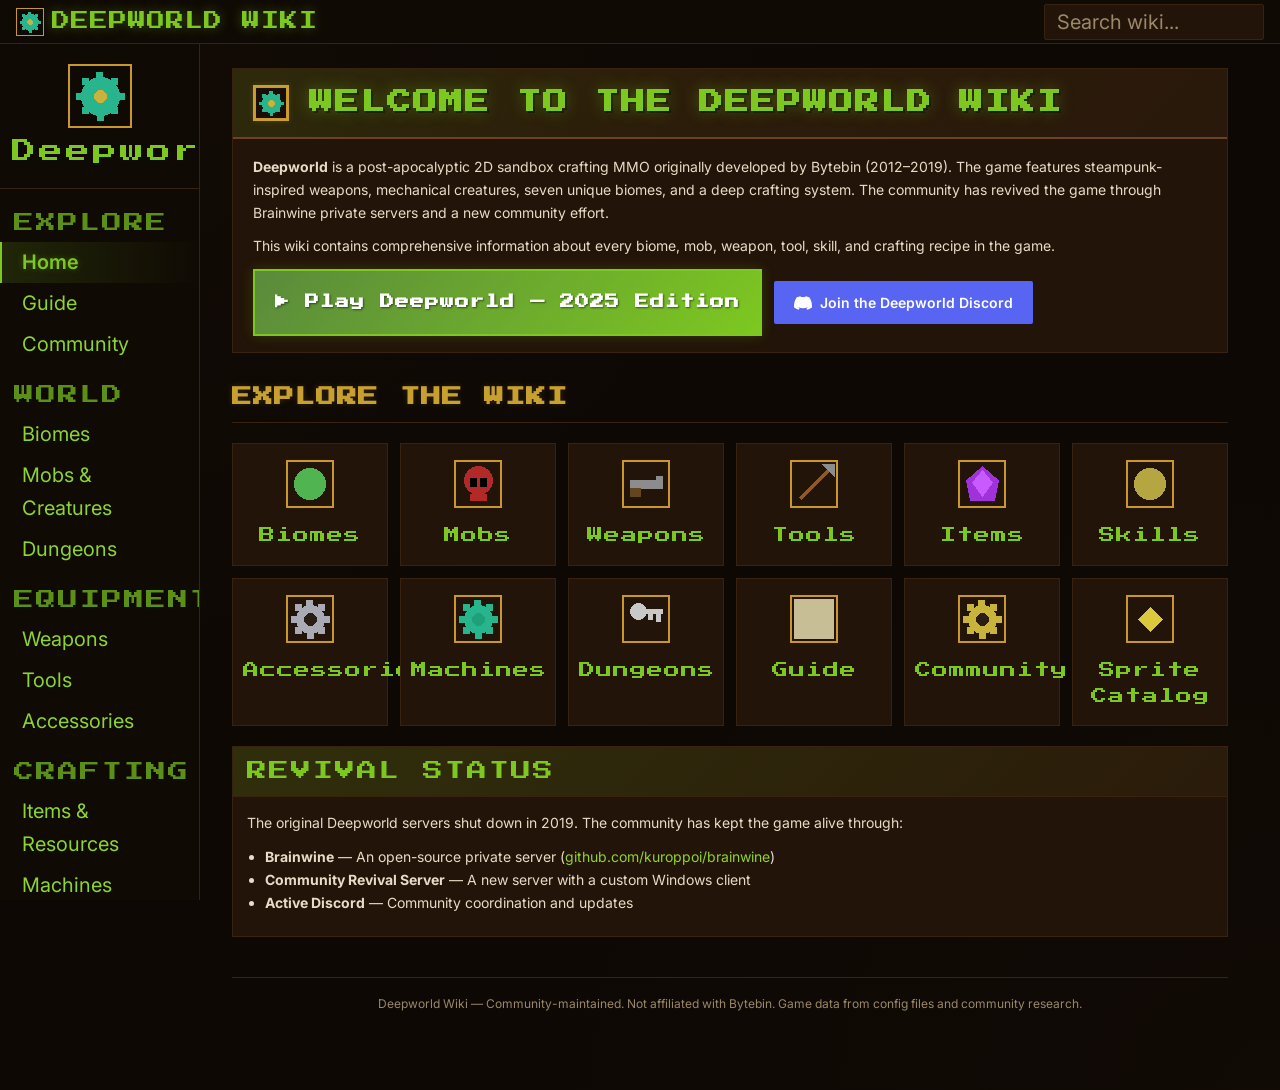
==== commit 51f17efa: "Add all 7 real biome screenshots, Telegrama font, Play Deepworld 2025 button" ====
--- a/index.html
+++ b/index.html
@@ -82,10 +82,15 @@
     <div class="banner-body">
       <p><strong>Deepworld</strong> is a post-apocalyptic 2D sandbox crafting MMO originally developed by Bytebin (2012&ndash;2019). The game features steampunk-inspired weapons, mechanical creatures, seven unique biomes, and a deep crafting system. The community has revived the game through Brainwine private servers and a new community effort.</p>
       <p>This wiki contains comprehensive information about every biome, mob, weapon, tool, skill, and crafting recipe in the game.</p>
-      <a href="https://discord.gg/deepworld" target="_blank" class="discord-btn">
-        <svg width="18" height="18" viewBox="0 0 24 24" fill="currentColor"><path d="M20.317 4.37a19.791 19.791 0 00-4.885-1.515.074.074 0 00-.079.037c-.21.375-.444.864-.608 1.25a18.27 18.27 0 00-5.487 0 12.64 12.64 0 00-.617-1.25.077.077 0 00-.079-.037A19.736 19.736 0 003.677 4.37a.07.07 0 00-.032.027C.533 9.046-.32 13.58.099 18.057a.082.082 0 00.031.057 19.9 19.9 0 005.993 3.03.078.078 0 00.084-.028c.462-.63.874-1.295 1.226-1.994a.076.076 0 00-.041-.106 13.107 13.107 0 01-1.872-.892.077.077 0 01-.008-.128 10.2 10.2 0 00.372-.292.074.074 0 01.077-.01c3.928 1.793 8.18 1.793 12.062 0a.074.074 0 01.078.01c.12.098.246.198.373.292a.077.077 0 01-.006.127 12.299 12.299 0 01-1.873.892.077.077 0 00-.041.107c.36.698.772 1.362 1.225 1.993a.076.076 0 00.084.028 19.839 19.839 0 006.002-3.03.077.077 0 00.032-.054c.5-5.177-.838-9.674-3.549-13.66a.061.061 0 00-.031-.03z"/></svg>
-        Join the Deepworld Discord
-      </a>
+      <div style="display:flex;gap:12px;flex-wrap:wrap;margin-top:12px;">
+        <a href="https://boraini.com/deepworld-2025-website/" target="_blank" rel="noopener noreferrer" class="play-btn">
+          &#9654; Play Deepworld &mdash; 2025 Edition
+        </a>
+        <a href="https://discord.gg/deepworld" target="_blank" class="discord-btn">
+          <svg width="18" height="18" viewBox="0 0 24 24" fill="currentColor"><path d="M20.317 4.37a19.791 19.791 0 00-4.885-1.515.074.074 0 00-.079.037c-.21.375-.444.864-.608 1.25a18.27 18.27 0 00-5.487 0 12.64 12.64 0 00-.617-1.25.077.077 0 00-.079-.037A19.736 19.736 0 003.677 4.37a.07.07 0 00-.032.027C.533 9.046-.32 13.58.099 18.057a.082.082 0 00.031.057 19.9 19.9 0 005.993 3.03.078.078 0 00.084-.028c.462-.63.874-1.295 1.226-1.994a.076.076 0 00-.041-.106 13.107 13.107 0 01-1.872-.892.077.077 0 01-.008-.128 10.2 10.2 0 00.372-.292.074.074 0 01.077-.01c3.928 1.793 8.18 1.793 12.062 0a.074.074 0 01.078.01c.12.098.246.198.373.292a.077.077 0 01-.006.127 12.299 12.299 0 01-1.873.892.077.077 0 00-.041.107c.36.698.772 1.362 1.225 1.993a.076.076 0 00.084.028 19.839 19.839 0 006.002-3.03.077.077 0 00.032-.054c.5-5.177-.838-9.674-3.549-13.66a.061.061 0 00-.031-.03z"/></svg>
+          Join the Deepworld Discord
+        </a>
+      </div>
     </div>
   </div>
 
--- a/style.css
+++ b/style.css
@@ -1,7 +1,8 @@
 /* ===== DEEPWORLD WIKI — Game-Accurate Steampunk Theme ===== */
-/* Fonts: Press Start 2P for pixel headings (matches in-game bitmap font), */
-/* Silkscreen for UI elements, Inter for readable body text */
-@import url('https://fonts.googleapis.com/css2?family=Press+Start+2P&family=Silkscreen:wght@400;700&family=Inter:wght@400;500;600;700&display=swap');
+/* Fonts: Telegrama Render (actual Deepworld in-game font), */
+/* Press Start 2P as fallback, Inter for readable body text */
+@import url('https://fonts.cdnfonts.com/css/telegrama');
+@import url('https://fonts.googleapis.com/css2?family=Press+Start+2P&family=Inter:wght@400;500;600;700&display=swap');
 
 :root {
   /* Deepworld underground palette — warm earthy darks */
@@ -145,9 +146,9 @@
 }
 
 .topbar-title {
-  font-family: 'Press Start 2P', monospace;
-  color: var(--heading);
-  font-size: 12px;
+  font-family: 'Telegrama', 'Press Start 2P', monospace;
+  color: var(--heading);
+  font-size: 18px;
   letter-spacing: 1px;
   text-transform: uppercase;
   text-decoration: none;
@@ -177,7 +178,7 @@
   border: 1px solid var(--border);
   color: var(--text);
   padding: 5px 12px;
-  font-size: 13px;
+  font-size: 20px;
   width: 220px;
   outline: none;
   font-family: 'Inter', sans-serif;
@@ -207,7 +208,7 @@
   padding: 8px 12px;
   cursor: pointer;
   border-bottom: 1px solid var(--border);
-  font-size: 13px;
+  font-size: 20px;
 }
 
 .search-result-item:hover { background: var(--bg-sidebar); }
@@ -244,18 +245,18 @@
 
 .sidebar-logo span {
   display: block;
-  font-family: 'Silkscreen', monospace;
-  color: var(--heading);
-  font-size: 22px;
+  font-family: 'Telegrama', 'Press Start 2P', monospace;
+  color: var(--heading);
+  font-size: 24px;
   letter-spacing: 3px;
 }
 
 .nav-group { padding: 4px 0; }
 
 .nav-group-title {
-  font-family: 'Silkscreen', monospace;
-  color: var(--heading);
-  font-size: 13px;
+  font-family: 'Telegrama', 'Press Start 2P', monospace;
+  color: var(--heading);
+  font-size: 20px;
   letter-spacing: 2px;
   text-transform: uppercase;
   padding: 6px 14px 2px;
@@ -267,7 +268,7 @@
   padding: 4px 14px 4px 20px;
   color: var(--link);
   text-decoration: none;
-  font-size: 13px;
+  font-size: 20px;
   transition: background 0.15s, color 0.15s;
   border-left: 2px solid transparent;
 }
@@ -317,7 +318,7 @@
 /* ===== HEADINGS ===== */
 /* Headings use the game's pixel bitmap font */
 h1, h2, h3, h4 {
-  font-family: 'Press Start 2P', 'Silkscreen', monospace;
+  font-family: 'Telegrama', 'Press Start 2P', monospace;
   color: var(--heading);
   letter-spacing: 1px;
   text-transform: uppercase;
@@ -325,7 +326,7 @@
 }
 
 h1 {
-  font-size: 16px; /* Press Start 2P is very wide, so smaller size */
+  font-size: 26px; /* Telegrama Render 2014 the actual Deepworld font, so smaller size */
   letter-spacing: 2px;
   margin-bottom: 16px;
   padding-bottom: 10px;
@@ -334,7 +335,7 @@
 }
 
 h2 {
-  font-size: 13px;
+  font-size: 20px;
   margin: 28px 0 12px;
   padding-bottom: 8px;
   border-bottom: 1px solid var(--border);
@@ -342,8 +343,8 @@
   text-shadow: 0 0 6px rgba(200, 160, 48, 0.2);
 }
 
-h3 { font-size: 12px; margin: 20px 0 8px; color: var(--wood); }
-h4 { font-size: 11px; margin: 14px 0 6px; color: var(--wood); }
+h3 { font-size: 18px; margin: 20px 0 8px; color: var(--wood); }
+h4 { font-size: 16px; margin: 14px 0 6px; color: var(--wood); }
 
 p { margin-bottom: 10px; }
 a { color: var(--link); text-decoration: none; transition: color 0.15s, text-shadow 0.15s; }
@@ -360,9 +361,9 @@
   background: linear-gradient(135deg, rgba(125,200,32,0.15), rgba(200,160,48,0.05));
   border-bottom: 1px solid var(--border);
   padding: 8px 14px;
-  font-family: 'Silkscreen', monospace;
-  color: var(--heading);
-  font-size: 18px;
+  font-family: 'Telegrama', 'Press Start 2P', monospace;
+  color: var(--heading);
+  font-size: 20px;
   letter-spacing: 2px;
   text-transform: uppercase;
   display: flex;
@@ -390,7 +391,7 @@
 }
 
 .welcome-banner .banner-header h1 {
-  margin: 0; padding: 0; border: none; font-size: 14px;
+  margin: 0; padding: 0; border: none; font-size: 24px;
   text-shadow: 0 0 16px rgba(125, 200, 32, 0.4), 2px 2px 0 rgba(0,0,0,0.5);
 }
 
@@ -439,8 +440,8 @@
 }
 
 .cat-card .cat-label {
-  font-family: 'Silkscreen', monospace;
-  font-size: 15px;
+  font-family: 'Telegrama', 'Press Start 2P', monospace;
+  font-size: 16px;
   letter-spacing: 1px;
   color: var(--heading);
 }
@@ -450,13 +451,13 @@
   width: 100%;
   border-collapse: collapse;
   margin: 12px 0 20px;
-  font-size: 13px;
+  font-size: 20px;
 }
 
 .wiki-table th {
   background: rgba(212,152,44,0.12);
   color: var(--heading);
-  font-family: 'Silkscreen', monospace;
+  font-family: 'Telegrama', 'Press Start 2P', monospace;
   letter-spacing: 1px;
   text-transform: uppercase;
   padding: 8px 10px;
@@ -487,7 +488,7 @@
   background: linear-gradient(135deg, rgba(125,200,32,0.2), rgba(200,160,48,0.08));
   border-bottom: 1px solid var(--border);
   padding: 8px 12px;
-  font-family: 'Silkscreen', monospace;
+  font-family: 'Telegrama', 'Press Start 2P', monospace;
   color: var(--heading);
   font-size: 18px;
   letter-spacing: 2px;
@@ -504,7 +505,7 @@
 .infobox-row {
   display: flex;
   border-bottom: 1px solid var(--border);
-  font-size: 13px;
+  font-size: 20px;
 }
 
 .infobox-row:last-child { border-bottom: none; }
@@ -563,14 +564,14 @@
   background: var(--bg-card);
   border: 1px solid var(--border);
   padding: 10px;
-  font-size: 13px;
+  font-size: 20px;
   display: flex;
   align-items: flex-start;
   gap: 10px;
 }
 
 .acc-item .acc-name {
-  font-family: 'Silkscreen', monospace;
+  font-family: 'Telegrama', 'Press Start 2P', monospace;
   color: var(--heading);
   font-size: 16px;
   letter-spacing: 1px;
@@ -595,7 +596,7 @@
 }
 
 .bomb-card .bomb-info .bomb-name {
-  font-family: 'Silkscreen', monospace;
+  font-family: 'Telegrama', 'Press Start 2P', monospace;
   color: var(--heading);
   font-size: 15px;
 }
@@ -623,7 +624,7 @@
 }
 
 .key-item .key-info .key-name {
-  font-family: 'Silkscreen', monospace;
+  font-family: 'Telegrama', 'Press Start 2P', monospace;
   color: var(--legendary);
   font-size: 16px;
   letter-spacing: 1px;
@@ -680,7 +681,7 @@
   color: var(--heading);
   padding: 6px 14px;
   cursor: pointer;
-  font-family: 'Silkscreen', monospace;
+  font-family: 'Telegrama', 'Press Start 2P', monospace;
   font-size: 16px;
   letter-spacing: 1px;
   border-radius: 2px;
@@ -836,7 +837,7 @@
 }
 
 .fossil-card .fossil-name {
-  font-family: 'Silkscreen', monospace;
+  font-family: 'Telegrama', 'Press Start 2P', monospace;
   color: var(--heading);
   font-size: 14px;
   margin-top: 4px;
@@ -889,3 +890,29 @@
 
   .biome-header-img { max-height: 160px; }
 }
+
+/* ===== PLAY DEEPWORLD BUTTON ===== */
+.play-btn {
+  display: inline-flex;
+  align-items: center;
+  gap: 8px;
+  padding: 10px 20px;
+  background: linear-gradient(135deg, #5A8A3C, #7DC820);
+  color: #fff !important;
+  text-decoration: none;
+  font-family: 'Telegrama', 'Press Start 2P', monospace;
+  font-size: 14px;
+  font-weight: 700;
+  letter-spacing: 1px;
+  border: 2px solid #7DC820;
+  transition: all 0.2s;
+  text-shadow: 1px 1px 2px rgba(0,0,0,0.5);
+  box-shadow: 0 0 12px rgba(125, 200, 32, 0.2);
+}
+.play-btn:hover {
+  background: linear-gradient(135deg, #7DC820, #a8f040);
+  border-color: #a8f040;
+  box-shadow: 0 0 20px rgba(125, 200, 32, 0.4);
+  color: #fff !important;
+  transform: translateY(-1px);
+}
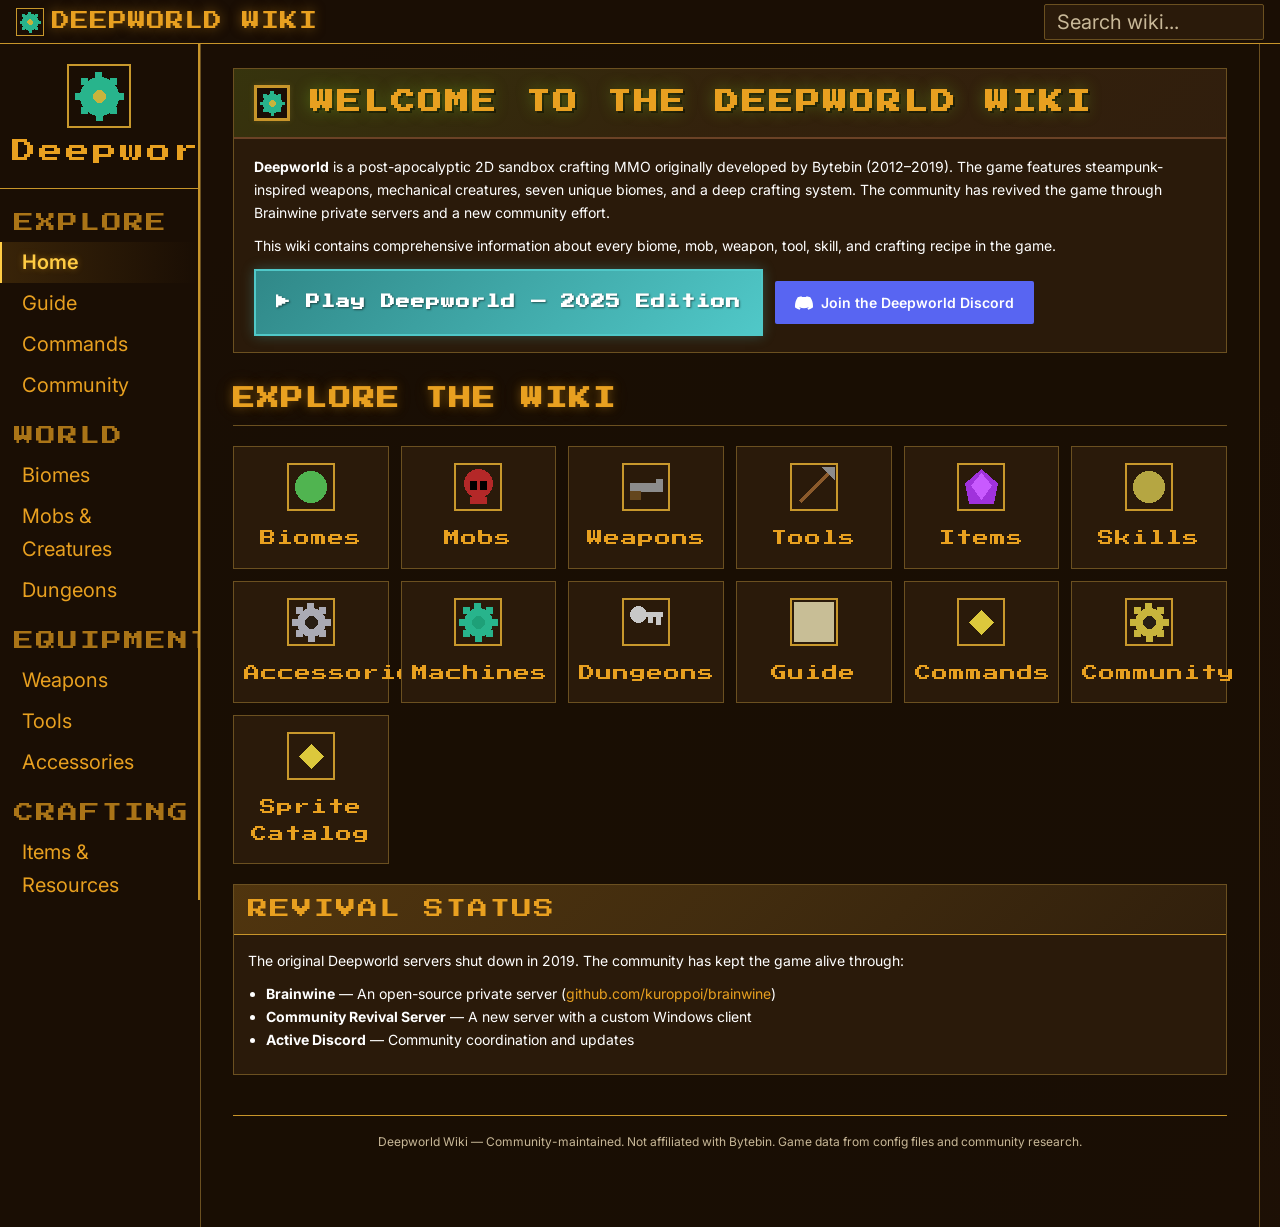
==== commit 2d9d2acb: "Add Commands page, Order of the Crow, skill progression, keyboard controls, achievements, guilds" ====
--- a/index.html
+++ b/index.html
@@ -38,6 +38,7 @@
     <div class="nav-group-title">Explore</div>
     <a href="#home" class="nav-link" data-page="home">Home</a>
     <a href="#guide" class="nav-link" data-page="guide">Guide</a>
+    <a href="#commands" class="nav-link" data-page="commands">Commands</a>
     <a href="#community" class="nav-link" data-page="community">Community</a>
   </div>
   <div class="nav-group">
@@ -136,6 +137,10 @@
       <img class="cat-icon" src="./assets/icons/acc-schematic.png" alt="Guide">
       <div class="cat-label">Guide</div>
     </a>
+    <a class="cat-card" href="#commands">
+      <img class="cat-icon" src="./assets/icons/misc-crown.png" alt="Commands">
+      <div class="cat-label">Commands</div>
+    </a>
     <a class="cat-card" href="#community">
       <img class="cat-icon" src="./assets/icons/mob-android.png" alt="Community">
       <div class="cat-label">Community</div>
@@ -876,6 +881,25 @@
       <tr><td>Engineering</td><td colspan="3">Sprocket, Widget</td></tr>
     </tbody>
   </table>
+
+  <h2>Skill Progression</h2>
+  <div class="card">
+    <div class="card-header">How Skills Work</div>
+    <div class="card-body">
+      <ol style="margin-left:18px;margin-bottom:8px;">
+        <li><strong>Earn XP</strong> &mdash; by mining, killing mobs, crafting, and exploring</li>
+        <li><strong>Level Up</strong> &mdash; every level grants one <strong>Skill Point</strong></li>
+        <li><strong>Invest Points</strong> &mdash; assign points to any of the 11 skills, up to <strong>level 10</strong> per skill</li>
+        <li><strong>Accessories</strong> &mdash; equippable items that boost skills <strong>beyond level 10</strong></li>
+        <li><strong>Exoskeletons</strong> &mdash; further enhance specific skills on top of accessories</li>
+      </ol>
+    </div>
+  </div>
+
+  <div class="note-box warning">
+    <strong>Accessory Stacking Rule:</strong> Skill bonus accessories do <strong>NOT stack</strong>. Only one applies even if you equip multiple types or duplicates. The maximum bonus from any combination of accessories is <strong>+3 to any single skill</strong>. Example: Mining Glove (+1) + Onyx Mining Glove (+3) = still only +3 to Mining.
+  </div>
+
 </div>
 
 <!-- ==================== ACCESSORIES PAGE ==================== -->
@@ -1174,6 +1198,59 @@
       <li><img src="./assets/icons/weapon-flame-pistol.png" class="item-icon-sm" alt=""><strong>Elemental</strong> (Fire, Frost, Acid, Energy) &rarr; use opposing elements</li>
     </ul>
   </div>
+
+  <h2>Keyboard Controls</h2>
+  <div class="wiki-table-wrap">
+    <table class="wiki-table">
+      <thead><tr><th>Key</th><th>Action</th></tr></thead>
+      <tbody>
+        <tr><td><kbd>i</kbd></td><td>Open / close Inventory</td></tr>
+        <tr><td><kbd>m</kbd></td><td>Open / close Minimap</td></tr>
+      </tbody>
+    </table>
+  </div>
+  <p style="color:var(--text-dim);font-size:13px;">On mobile, use the Suitcase button for inventory and the Map button for the minimap.</p>
+
+  <h2>Easy First Achievements</h2>
+  <div class="card">
+    <div class="card-header">Beginner Achievements</div>
+    <div class="card-body">
+      <p>These achievements are easy to unlock early in the game and give a great XP boost:</p>
+      <ul style="margin-left:18px;margin-bottom:8px;">
+        <li><strong>Scavenger</strong> &mdash; Mine 20 different types of items (great starting goal)</li>
+        <li><strong>Miner</strong> &mdash; Mine a large quantity of blocks</li>
+        <li><strong>Spelunker</strong> &mdash; Explore underground caves and deep areas</li>
+        <li><strong>Craftsman</strong> &mdash; Craft a variety of items</li>
+      </ul>
+    </div>
+  </div>
+
+  <h2>Guilds &amp; Events</h2>
+  <div class="card">
+    <div class="card-header">Community Activities</div>
+    <div class="card-body">
+      <p>Deepworld has a strong social layer built around player-formed groups and organized events:</p>
+      <ul style="margin-left:18px;margin-bottom:8px;">
+        <li><strong>Guilds &amp; Societies</strong> &mdash; Players form their own groups, often with themed private worlds and shared goals</li>
+        <li><strong>Deathmatches</strong> &mdash; PvP combat events hosted in private worlds with <code>/wpvp on</code></li>
+        <li><strong>Races</strong> &mdash; Timed agility challenges built by community members</li>
+        <li><strong>Building Competitions</strong> &mdash; Creative contests judged by the community</li>
+      </ul>
+    </div>
+  </div>
+
+  <h2>Griefing Prevention</h2>
+  <div class="card">
+    <div class="card-header">Protecting Your Builds</div>
+    <div class="card-body">
+      <p>Two main tools protect your structures from other players:</p>
+      <ul style="margin-left:18px;margin-bottom:8px;">
+        <li><img src="./assets/icons/misc-protector.png" class="item-icon-sm" alt=""><strong>Protectors</strong> &mdash; Micro and Small Protectors prevent mining within their radius. Craftable at Engineering 13.</li>
+        <li><strong>Private Worlds</strong> &mdash; Create a private world so only invited members can build or mine. Use <code>/w</code> commands to manage access.</li>
+      </ul>
+      <p>Key private world commands for safety: <code>/winfo</code> (view members), <code>/wremove [player]</code> (kick), <code>/wban [player] forever</code> (permanent ban).</p>
+    </div>
+  </div>
 </div>
 
 <!-- ==================== COMMUNITY PAGE ==================== -->
@@ -1220,6 +1297,96 @@
       </a>
     </div>
   </div>
+
+  <h2><img src="./assets/icons/mob-crow.png" class="item-icon" alt="Order of the Crow"> Order of the Crow</h2>
+  <p>The Order of the Crow is a player progression system that recognizes experienced and dedicated players. Members display a crow icon next to their name in-game. To join or advance in rank, meet the requirements below and use <code>/order</code> to display your order symbol.</p>
+
+  <div class="wiki-table-wrap">
+    <table class="wiki-table">
+      <thead>
+        <tr><th>Rank</th><th>Level Required</th><th>Areas Explored</th><th>Teleporters Repaired</th></tr>
+      </thead>
+      <tbody>
+        <tr><td><strong>Iron</strong></td><td>20</td><td>5,000</td><td>25</td></tr>
+        <tr><td><strong style="color:#cd7f32;">Brass</strong></td><td>30</td><td>10,000</td><td>50</td></tr>
+        <tr><td><strong style="color:#4fa3e0;">Sapphire</strong></td><td>40</td><td>20,000</td><td>100</td></tr>
+        <tr><td><strong style="color:#e03030;">Ruby</strong></td><td>50</td><td>40,000</td><td>200</td></tr>
+        <tr><td><strong style="color:#1a1a2e;text-shadow:0 0 6px #aaa;">Onyx</strong></td><td>60</td><td>80,000</td><td>400</td></tr>
+      </tbody>
+    </table>
+  </div>
+
+  <div class="card">
+    <div class="card-header">Order Benefits</div>
+    <div class="card-body">
+      <ul style="margin-left:18px;">
+        <li><strong>5,000 XP bonus</strong> awarded per rank achieved</li>
+        <li><strong>Abuse report access</strong> &mdash; members can view and vote on player abuse reports</li>
+        <li>A <strong>crow icon</strong> displayed next to your name in-game</li>
+      </ul>
+    </div>
+  </div>
+</div>
+
+<!-- ==================== COMMANDS PAGE ==================== -->
+<div class="page" id="page-commands">
+  <h1><img src="./assets/icons/misc-crown.png" class="item-icon" alt="Commands"> Commands</h1>
+  <p>Chat commands available to all players in Deepworld. Type them in the chat window in-game.</p>
+
+  <h2>Basic Commands</h2>
+  <div class="wiki-table-wrap">
+    <table class="wiki-table">
+      <thead><tr><th>Command</th><th>Description</th></tr></thead>
+      <tbody>
+        <tr><td><code>/die</code></td><td>Die and respawn at an orange world teleporter. Does not restore health or steam.</td></tr>
+        <tr><td><code>/sp</code></td><td>Teleport to an orange world teleporter without dying.</td></tr>
+        <tr><td><code>/trading [on/off]</code></td><td>Toggle whether other players can initiate trades with you.</td></tr>
+        <tr><td><code>/report [username]</code></td><td>Report inappropriate behavior.</td></tr>
+        <tr><td><code>/mute [username]</code></td><td>Mute a specific player's chat.</td></tr>
+        <tr><td><code>/unmute [username]</code></td><td>Unmute a previously muted player.</td></tr>
+        <tr><td><code>/mute all</code></td><td>Mute the entire chat.</td></tr>
+        <tr><td><code>/unmute all</code></td><td>Unmute the entire chat.</td></tr>
+        <tr><td><code>/closeup</code></td><td>Zoom in on your character for screenshots.</td></tr>
+        <tr><td><code>/enter [code]</code></td><td>Add yourself to a private world using its access code.</td></tr>
+        <tr><td><code>/exo [on/off]</code></td><td>Show or hide exoskeleton parts (effects remain active).</td></tr>
+        <tr><td><code>/order</code></td><td>Choose which order symbol to display next to your name.</td></tr>
+        <tr><td><code>/say</code></td><td>Display text in a speech bubble (not in local chat).</td></tr>
+        <tr><td><code>/think</code></td><td>Same as /say but with a different bubble shape.</td></tr>
+        <tr><td><code>/exit</code></td><td>Quit the game instantly to the login menu.</td></tr>
+      </tbody>
+    </table>
+  </div>
+
+  <h2>Private World Commands <span style="font-size:0.75em;color:var(--text-dim);font-family:var(--font-body);font-weight:normal;">(owner only)</span></h2>
+  <p>These commands are only available to the owner of a private world. Use <code>/whelp</code> in-game to see the full list.</p>
+  <div class="wiki-table-wrap">
+    <table class="wiki-table">
+      <thead><tr><th>Command</th><th>Description</th></tr></thead>
+      <tbody>
+        <tr><td><code>/whelp</code></td><td>Display the list of all private world commands.</td></tr>
+        <tr><td><code>/winfo</code></td><td>Display all members and the world access code.</td></tr>
+        <tr><td><code>/wrecode</code></td><td>Generate a new access code for the world.</td></tr>
+        <tr><td><code>/wadd [player]</code></td><td>Add a new member to the private world.</td></tr>
+        <tr><td><code>/wremove [player]</code></td><td>Revoke membership or kick a non-member from the world.</td></tr>
+        <tr><td><code>/wrename [name]</code></td><td>Rename the world (can only be done once per day).</td></tr>
+        <tr><td><code>/wpvp [on/off]</code></td><td>Toggle PvP on or off (once per day).</td></tr>
+        <tr><td><code>/wban [player] [time]</code></td><td>Ban a player for a specified number of minutes (1&ndash;1000).</td></tr>
+        <tr><td><code>/wban [player] forever</code></td><td>Permanently ban a player from the world.</td></tr>
+        <tr><td><code>/wpublic [on/off]</code></td><td>Toggle public access &mdash; world becomes searchable and visitable but remains protected.</td></tr>
+        <tr><td><code>/wprotected off</code></td><td><strong class="rarity-epic">PERMANENT:</strong> Remove all protection &mdash; allows everyone to build and mine freely.</td></tr>
+        <tr><td><code>/drain</code></td><td>Remove all liquid in a 10-block radius around you.</td></tr>
+        <tr><td><code>/tp [username]</code></td><td>Teleport to a player (requires a mass teleporter).</td></tr>
+        <tr><td><code>/tp [plaque title]</code></td><td>Teleport to a named plaque (requires a diamond mass teleporter).</td></tr>
+        <tr><td><code>/su [username]</code></td><td>Summon a player to your location (requires an onyx mass teleporter).</td></tr>
+        <tr><td><code>/su all</code></td><td>Summon all players to your location.</td></tr>
+        <tr><td><code>/evoke [username]</code></td><td>Trigger brain invasion on a player (requires an onyx mass spawner).</td></tr>
+      </tbody>
+    </table>
+  </div>
+
+  <div class="note-box warning">
+    <strong>Warning:</strong> <code>/wprotected off</code> is <strong>permanent and cannot be undone</strong>. Once protection is removed from a world, it cannot be re-enabled. Use with extreme caution.
+  </div>
 </div>
 
 <!-- ==================== CATALOG PAGE ==================== -->
@@ -1246,7 +1413,7 @@
 
 <!-- ===== JAVASCRIPT ===== -->
 <script>
-const pages = ['home','biomes','mobs','weapons','tools','items','skills','accessories','machines','dungeons','guide','community','catalog'];
+const pages = ['home','biomes','mobs','weapons','tools','items','skills','accessories','machines','dungeons','guide','community','commands','catalog'];
 
 function navigate(hash) {
   const page = hash.replace('#','') || 'home';
@@ -1358,6 +1525,9 @@
   {title:'Pandora Encounter', page:'dungeons', tags:'pandora encounter dire brain'},
   {title:'Gameplay Guide', page:'guide', tags:'guide getting started leveling crafting exploration building combat tips'},
   {title:'Community', page:'community', tags:'community history closure revival discord brainwine'},
+  {title:'Commands', page:'commands', tags:'commands chat /die /sp /mute /order /say /whelp /wpvp /wban private world teleport'},
+  {title:'Basic Commands', page:'commands', tags:'die sp trading report mute unmute closeup enter exo order say think exit'},
+  {title:'Private World Commands', page:'commands', tags:'whelp winfo wrecode wadd wremove wrename wpvp wban wpublic wprotected drain tp su evoke'},
   {title:'Sprite Catalog', page:'catalog', tags:'sprite catalog sheet items zoom'},
 ];
 
--- a/style.css
+++ b/style.css
@@ -5,46 +5,51 @@
 @import url('https://fonts.googleapis.com/css2?family=Press+Start+2P&family=Inter:wght@400;500;600;700&display=swap');
 
 :root {
-  /* Deepworld underground palette — warm earthy darks */
-  --bg-page: #0d0804;          /* Near-black warm earth */
-  --bg-content: #1a1008;        /* Dark brown underground */
-  --bg-card: #221408;           /* Slightly lighter earth */
-  --bg-sidebar: #100a04;        /* Sidebar dark soil */
-  --border: #3a2210;            /* Warm brown border (like wood planks) */
-  --border-light: #4a3218;      /* Lighter border accent */
+  /* === DEEPWORLD GAME-ACCURATE PALETTE === */
+  /* Extracted from the actual game title screen UI */
   
-  /* Text — game uses white text on dark backgrounds */
-  --heading: #7DC820;           /* GAME LOGO GREEN — exact match */
-  --heading-alt: #C8A030;       /* Brass gold for secondary headings */
-  --text: #e8dcc8;              /* Warm off-white (parchment) */
-  --text-dim: #9a8868;          /* Muted warm grey */
-  --text-bright: #ffffff;       /* Pure white like in-game HUD */
+  /* Backgrounds — dark brown leather/wood panels from game UI */
+  --bg-page: #1a0e04;           /* Dark brown — matches game panel bg */
+  --bg-content: #231408;        /* Warm brown — like leather panel */
+  --bg-card: #2a1a0a;           /* Panel brown — game card bg */
+  --bg-sidebar: #1a0e04;        /* Sidebar — same as page */
+  --border: #c8952a;            /* GOLD BORDER — matches ornate game frames */
+  --border-light: #d4a830;      /* Bright gold accent border */
+  --border-dim: #6b5020;        /* Subdued gold for table lines */
   
-  /* Links & accents */
-  --link: #8ED430;              /* Logo green for links */
-  --link-hover: #a8f040;        /* Brighter green hover */
-  --accent: #7DC820;            /* Primary accent — game logo green */
-  --accent-dim: #7DC82025;      /* Green glow */
-  --accent2: #C8A030;           /* Brass gold accent */
-  --accent2-dim: #C8A03025;     /* Gold glow */
+  /* Text — from game UI */
+  --heading: #e8a020;           /* AMBER GOLD — "Learn More" / "News" headers */
+  --heading-alt: #e8a020;       /* Same warm amber for all headings */
+  --text: #ffffff;              /* Pure white — matches in-game body text */
+  --text-dim: #c8b898;          /* Warm parchment for secondary text */
+  --text-bright: #ffffff;       /* White */
+  
+  /* Links & accents — from game UI */
+  --link: #e8a020;              /* Gold links — matches game heading color */
+  --link-hover: #ffcc44;        /* Brighter gold on hover */
+  --accent: #50c8c8;            /* TEAL — matches game Play button */
+  --accent-dim: #50c8c830;      /* Teal glow */
+  --accent2: #e8a020;           /* Amber gold */
+  --accent2-dim: #e8a02030;     /* Gold glow */
+  --green-text: #60b830;        /* Green — matches "12th August 2025" date text */
   
   /* Game-specific colors */
-  --brass: #C8A030;             /* Brass metal */
-  --copper: #B87333;            /* Copper ore */
+  --brass: #c8952a;             /* Brass — ornate frame gold */
+  --copper: #b87333;            /* Copper ore */
   --earth: #6B4226;             /* Earth/dirt blocks */
-  --wood: #C8A06E;              /* Wood planks */
-  --lantern: #FFB040;           /* Warm lantern glow */
+  --wood: #a07840;              /* Wood panel mid-tone */
+  --lantern: #FFB840;           /* Warm lantern glow */
   --lava: #FF6020;              /* Lava/fire */
   --ice: #80C0D8;               /* Ice blue */
   --electric: #4060FF;          /* Electric/energy blue */
-  --sky: #8AABBD;               /* Game sky color */
+  --sky: #586898;               /* Game sky — blue-purple atmosphere */
   
   /* Rarity colors */
-  --common: #a89878;
-  --uncommon: #5A8A3C;          /* Earthy green (game vegetation) */
+  --common: #c8b898;
+  --uncommon: #60b830;
   --rare: #4488ff;
   --epic: #aa55ff;
-  --legendary: #FFB040;         /* Lantern gold */
+  --legendary: #FFB840;
   --danger: #cc3344;
   
   /* Layout */
@@ -155,7 +160,7 @@
   display: flex;
   align-items: center;
   gap: 8px;
-  text-shadow: 0 0 12px rgba(125, 200, 32, 0.4);
+  text-shadow: 0 0 12px rgba(232, 160, 32, 0.5);
 }
 
 .topbar-title .logo-icon {
@@ -164,7 +169,7 @@
   image-rendering: pixelated;
 }
 
-.topbar-title:hover { color: var(--link-hover); text-shadow: 0 0 16px rgba(168, 240, 64, 0.5); }
+.topbar-title:hover { color: var(--link-hover); text-shadow: 0 0 16px rgba(255, 204, 68, 0.6); }
 
 .search-box {
   position: relative;
@@ -175,7 +180,7 @@
 
 .search-box input {
   background: var(--bg-card);
-  border: 1px solid var(--border);
+  border: 1px solid var(--border-dim);
   color: var(--text);
   padding: 5px 12px;
   font-size: 20px;
@@ -185,7 +190,7 @@
   border-radius: 2px;
 }
 
-.search-box input:focus { border-color: var(--accent); box-shadow: 0 0 6px rgba(125, 200, 32, 0.2); }
+.search-box input:focus { border-color: var(--link-hover); box-shadow: 0 0 6px rgba(125, 200, 32, 0.2); }
 .search-box input::placeholder { color: var(--text-dim); }
 
 .search-results-dropdown {
@@ -196,7 +201,7 @@
   max-height: 420px;
   overflow-y: auto;
   background: var(--bg-card);
-  border: 1px solid var(--border);
+  border: 1px solid var(--border-dim);
   display: none;
   z-index: 1001;
   margin-top: 4px;
@@ -222,7 +227,7 @@
   left: 0; bottom: 0;
   width: var(--sidebar-w);
   background: var(--bg-sidebar);
-  border-right: 1px solid var(--border);
+  border-right: 2px solid var(--border);
   overflow-y: auto;
   padding: 12px 0;
   z-index: 999;
@@ -275,16 +280,16 @@
 
 .nav-link:hover {
   color: var(--link-hover);
-  background: rgba(125,200,32,0.06);
+  background: rgba(221,184,64,0.08);
   border-left-color: var(--heading);
 }
 
 .nav-link.active {
-  color: var(--accent);
-  background: linear-gradient(90deg, rgba(125,200,32,0.15), transparent);
-  border-left-color: var(--accent);
+  color: var(--link-hover);
+  background: linear-gradient(90deg, rgba(232,160,32,0.15), transparent);
+  border-left-color: var(--link-hover);
   font-weight: 600;
-  text-shadow: 0 0 6px rgba(125, 200, 32, 0.3);
+  text-shadow: 0 0 6px rgba(232, 160, 32, 0.4);
 }
 
 .sidebar-discord {
@@ -312,53 +317,53 @@
   margin-top: var(--topbar-h);
   padding: 24px 32px 60px;
   max-width: 1060px;
+  background: rgba(26, 14, 4, 0.88);
+  border-left: 1px solid var(--border-dim);
+  border-right: 1px solid var(--border-dim);
   min-height: calc(100vh - var(--topbar-h));
 }
 
 /* ===== HEADINGS ===== */
-/* Headings use the game's pixel bitmap font */
+/* Headings use Telegrama — the actual Deepworld in-game font */
 h1, h2, h3, h4 {
   font-family: 'Telegrama', 'Press Start 2P', monospace;
   color: var(--heading);
-  letter-spacing: 1px;
+  letter-spacing: 2px;
   text-transform: uppercase;
-  text-shadow: 0 0 8px rgba(125, 200, 32, 0.25);
+  text-shadow: 0 0 10px rgba(232, 160, 32, 0.35), 0 0 20px rgba(232, 160, 32, 0.15);
 }
 
 h1 {
-  font-size: 26px; /* Telegrama Render 2014 the actual Deepworld font, so smaller size */
-  letter-spacing: 2px;
+  font-size: 26px;
+  letter-spacing: 3px;
   margin-bottom: 16px;
   padding-bottom: 10px;
-  border-bottom: 2px solid var(--earth);
-  border-image: linear-gradient(90deg, var(--accent), var(--brass), transparent) 1;
+  border-bottom: 2px solid var(--border);
 }
 
 h2 {
-  font-size: 20px;
+  font-size: 22px;
   margin: 28px 0 12px;
   padding-bottom: 8px;
-  border-bottom: 1px solid var(--border);
-  color: var(--heading-alt); /* Brass gold for H2 */
-  text-shadow: 0 0 6px rgba(200, 160, 48, 0.2);
-}
-
-h3 { font-size: 18px; margin: 20px 0 8px; color: var(--wood); }
-h4 { font-size: 16px; margin: 14px 0 6px; color: var(--wood); }
+  border-bottom: 1px solid var(--border-dim);
+}
+
+h3 { font-size: 18px; margin: 20px 0 8px; }
+h4 { font-size: 16px; margin: 14px 0 6px; }
 
 p { margin-bottom: 10px; }
 a { color: var(--link); text-decoration: none; transition: color 0.15s, text-shadow 0.15s; }
-a:hover { color: var(--link-hover); text-shadow: 0 0 6px rgba(142, 212, 48, 0.3); }
+a:hover { color: var(--link-hover); text-shadow: 0 0 8px rgba(255, 204, 68, 0.4); }
 
 /* ===== CARDS ===== */
 .card {
   background: var(--bg-card);
-  border: 1px solid var(--border);
+  border: 1px solid var(--border-dim);
   margin-bottom: 16px;
 }
 
 .card-header {
-  background: linear-gradient(135deg, rgba(125,200,32,0.15), rgba(200,160,48,0.05));
+  background: linear-gradient(135deg, rgba(232,160,32,0.2), rgba(200,148,42,0.15), rgba(107,80,32,0.1));
   border-bottom: 1px solid var(--border);
   padding: 8px 14px;
   font-family: 'Telegrama', 'Press Start 2P', monospace;
@@ -376,13 +381,13 @@
 /* ===== WELCOME BANNER ===== */
 .welcome-banner {
   background: var(--bg-card);
-  border: 1px solid var(--border);
+  border: 1px solid var(--border-dim);
   padding: 0;
   margin-bottom: 24px;
 }
 
 .welcome-banner .banner-header {
-  background: linear-gradient(135deg, rgba(125,200,32,0.12), rgba(200,160,48,0.06), rgba(107,66,38,0.1));
+  background: linear-gradient(135deg, rgba(125,200,32,0.15), rgba(200,160,48,0.06), rgba(107,66,38,0.1));
   border-bottom: 2px solid var(--earth);
   padding: 14px 20px;
   display: flex;
@@ -417,7 +422,7 @@
 
 .cat-card {
   background: var(--bg-card);
-  border: 1px solid var(--border);
+  border: 1px solid var(--border-dim);
   padding: 16px 10px;
   text-align: center;
   text-decoration: none;
@@ -428,7 +433,7 @@
 
 .cat-card:hover {
   border-color: var(--heading);
-  background: rgba(125,200,32,0.06);
+  background: rgba(221,184,64,0.08);
   color: var(--link-hover);
 }
 
@@ -462,13 +467,13 @@
   text-transform: uppercase;
   padding: 8px 10px;
   text-align: left;
-  border: 1px solid var(--border);
+  border: 1px solid var(--border-dim);
   font-size: 15px;
 }
 
 .wiki-table td {
   padding: 6px 10px;
-  border: 1px solid var(--border);
+  border: 1px solid var(--border-dim);
   vertical-align: middle;
 }
 
@@ -480,7 +485,7 @@
   float: right;
   width: 260px;
   background: var(--bg-card);
-  border: 1px solid var(--border);
+  border: 1px solid var(--border-dim);
   margin: 0 0 16px 20px;
 }
 
@@ -514,7 +519,7 @@
   width: 90px;
   flex-shrink: 0;
   padding: 5px 8px;
-  background: rgba(125,200,32,0.06);
+  background: rgba(221,184,64,0.08);
   color: var(--text-dim);
   font-weight: 600;
   font-size: 12px;
@@ -547,7 +552,7 @@
 
 .skill-card {
   background: var(--bg-card);
-  border: 1px solid var(--border);
+  border: 1px solid var(--border-dim);
 }
 
 .skill-card .card-body { font-size: 13px; }
@@ -562,7 +567,7 @@
 
 .acc-item {
   background: var(--bg-card);
-  border: 1px solid var(--border);
+  border: 1px solid var(--border-dim);
   padding: 10px;
   font-size: 20px;
   display: flex;
@@ -588,7 +593,7 @@
 
 .bomb-card {
   background: var(--bg-card);
-  border: 1px solid var(--border);
+  border: 1px solid var(--border-dim);
   padding: 10px;
   display: flex;
   align-items: flex-start;
@@ -616,7 +621,7 @@
 
 .key-item {
   background: var(--bg-card);
-  border: 1px solid var(--border);
+  border: 1px solid var(--border-dim);
   padding: 12px;
   display: flex;
   align-items: flex-start;
@@ -646,7 +651,7 @@
 /* ===== GUIDE ===== */
 .guide-step {
   background: var(--bg-card);
-  border: 1px solid var(--border);
+  border: 1px solid var(--border-dim);
   padding: 14px;
   margin-bottom: 12px;
 }
@@ -658,7 +663,7 @@
   width: 100%;
   overflow: auto;
   background: var(--bg-card);
-  border: 1px solid var(--border);
+  border: 1px solid var(--border-dim);
   padding: 12px;
   margin: 16px 0;
   cursor: grab;
@@ -677,7 +682,7 @@
 
 .zoom-btn {
   background: var(--bg-card);
-  border: 1px solid var(--border);
+  border: 1px solid var(--border-dim);
   color: var(--heading);
   padding: 6px 14px;
   cursor: pointer;
@@ -688,7 +693,7 @@
 }
 
 .zoom-btn:hover {
-  background: rgba(125,200,32,0.12);
+  background: rgba(125,200,32,0.15);
   border-color: var(--heading);
 }
 
@@ -698,7 +703,7 @@
   bottom: 24px; right: 24px;
   width: 40px; height: 40px;
   background: var(--bg-card);
-  border: 1px solid var(--border);
+  border: 1px solid var(--border-dim);
   color: var(--heading);
   display: none;
   align-items: center;
@@ -711,7 +716,7 @@
 }
 
 .back-to-top.visible { display: flex; }
-.back-to-top:hover { border-color: var(--heading); background: rgba(125,200,32,0.12); }
+.back-to-top:hover { border-color: var(--heading); background: rgba(125,200,32,0.15); }
 
 /* ===== BADGES & RARITY ===== */
 .rarity-common { color: var(--text); }
@@ -773,7 +778,7 @@
 
 .recipe .mat {
   background: rgba(200,160,48,0.08);
-  border: 1px solid var(--border);
+  border: 1px solid var(--border-dim);
   padding: 1px 5px;
   color: var(--text);
   font-size: 11px;
@@ -831,7 +836,7 @@
 
 .fossil-card {
   background: var(--bg-card);
-  border: 1px solid var(--border);
+  border: 1px solid var(--border-dim);
   padding: 10px;
   text-align: center;
 }
@@ -897,22 +902,22 @@
   align-items: center;
   gap: 8px;
   padding: 10px 20px;
-  background: linear-gradient(135deg, #5A8A3C, #7DC820);
+  background: linear-gradient(135deg, #308888, #50c8c8);
   color: #fff !important;
   text-decoration: none;
   font-family: 'Telegrama', 'Press Start 2P', monospace;
   font-size: 14px;
   font-weight: 700;
   letter-spacing: 1px;
-  border: 2px solid #7DC820;
+  border: 2px solid #50c8c8;
   transition: all 0.2s;
   text-shadow: 1px 1px 2px rgba(0,0,0,0.5);
-  box-shadow: 0 0 12px rgba(125, 200, 32, 0.2);
+  box-shadow: 0 0 12px rgba(80, 200, 200, 0.3);
 }
 .play-btn:hover {
-  background: linear-gradient(135deg, #7DC820, #a8f040);
-  border-color: #a8f040;
-  box-shadow: 0 0 20px rgba(125, 200, 32, 0.4);
+  background: linear-gradient(135deg, #50c8c8, #70e8e8);
+  border-color: #70e8e8;
+  box-shadow: 0 0 20px rgba(80, 200, 200, 0.4);
   color: #fff !important;
   transform: translateY(-1px);
 }
